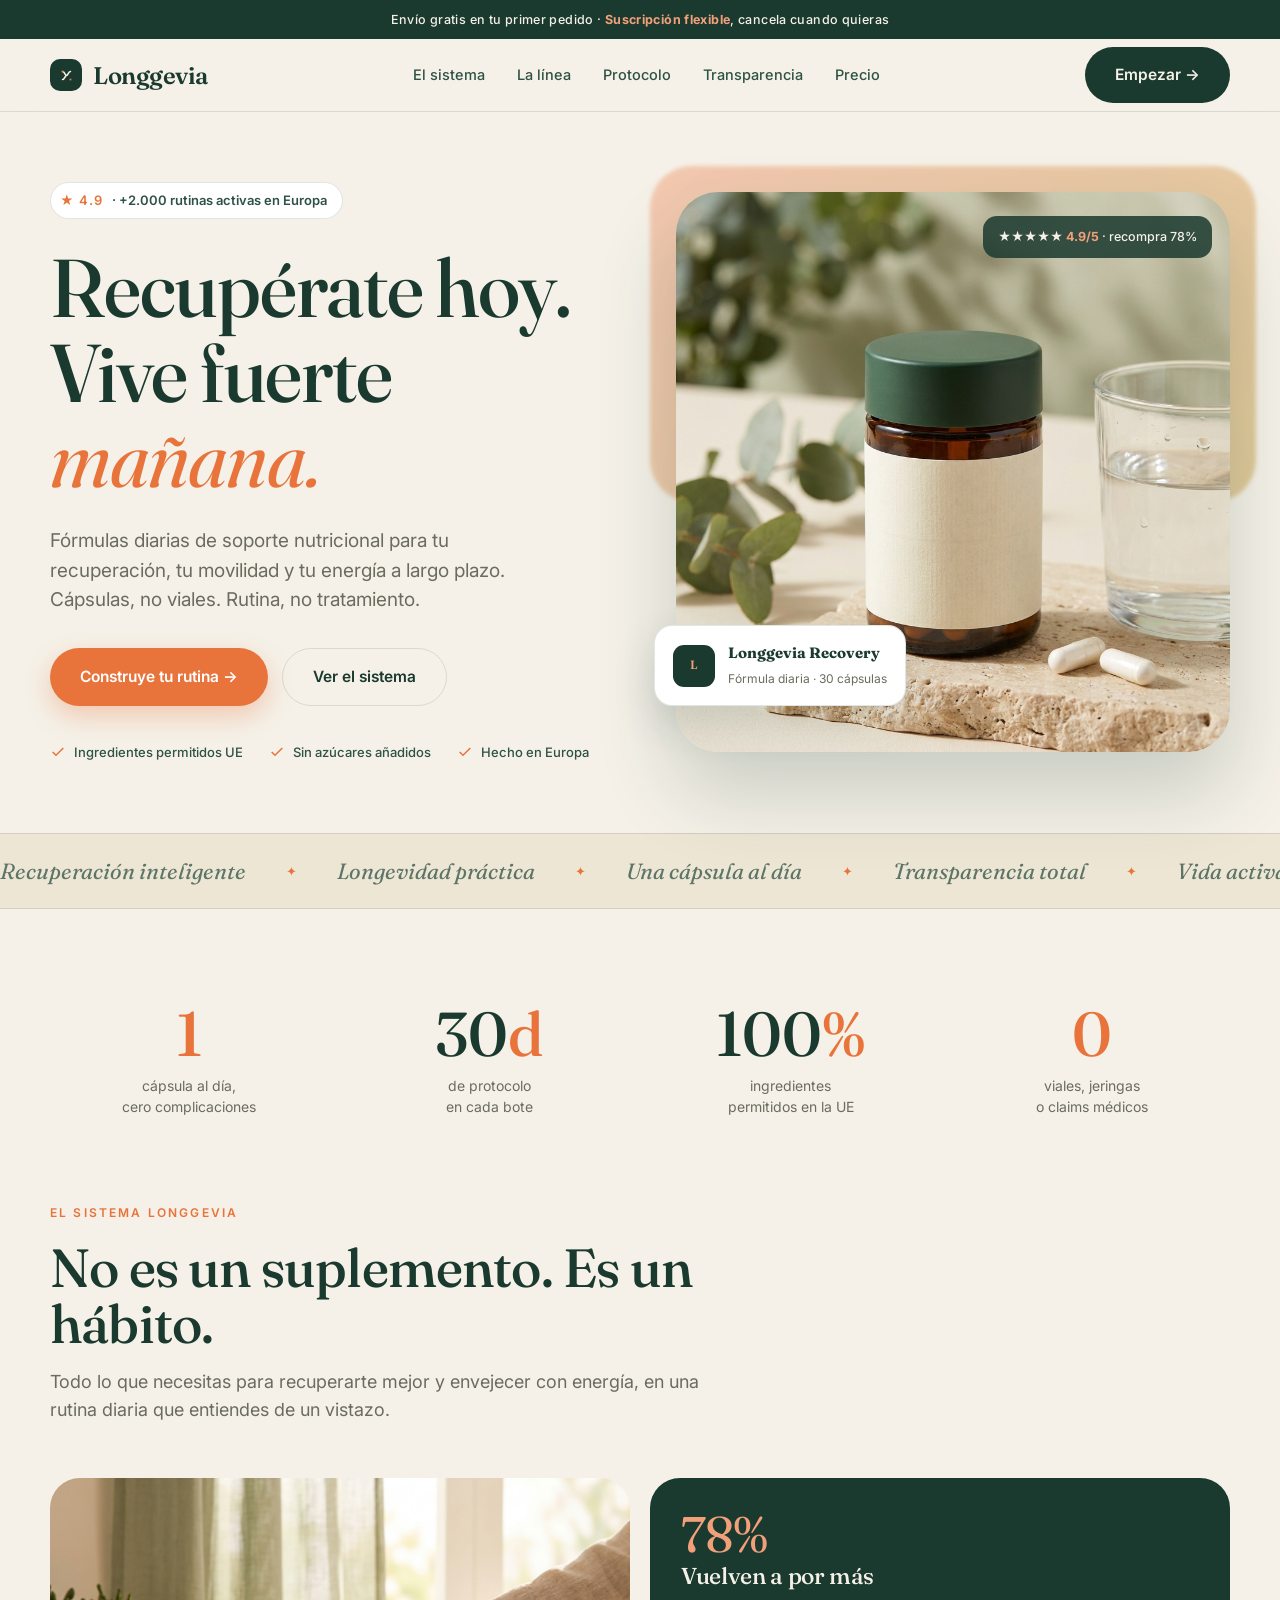
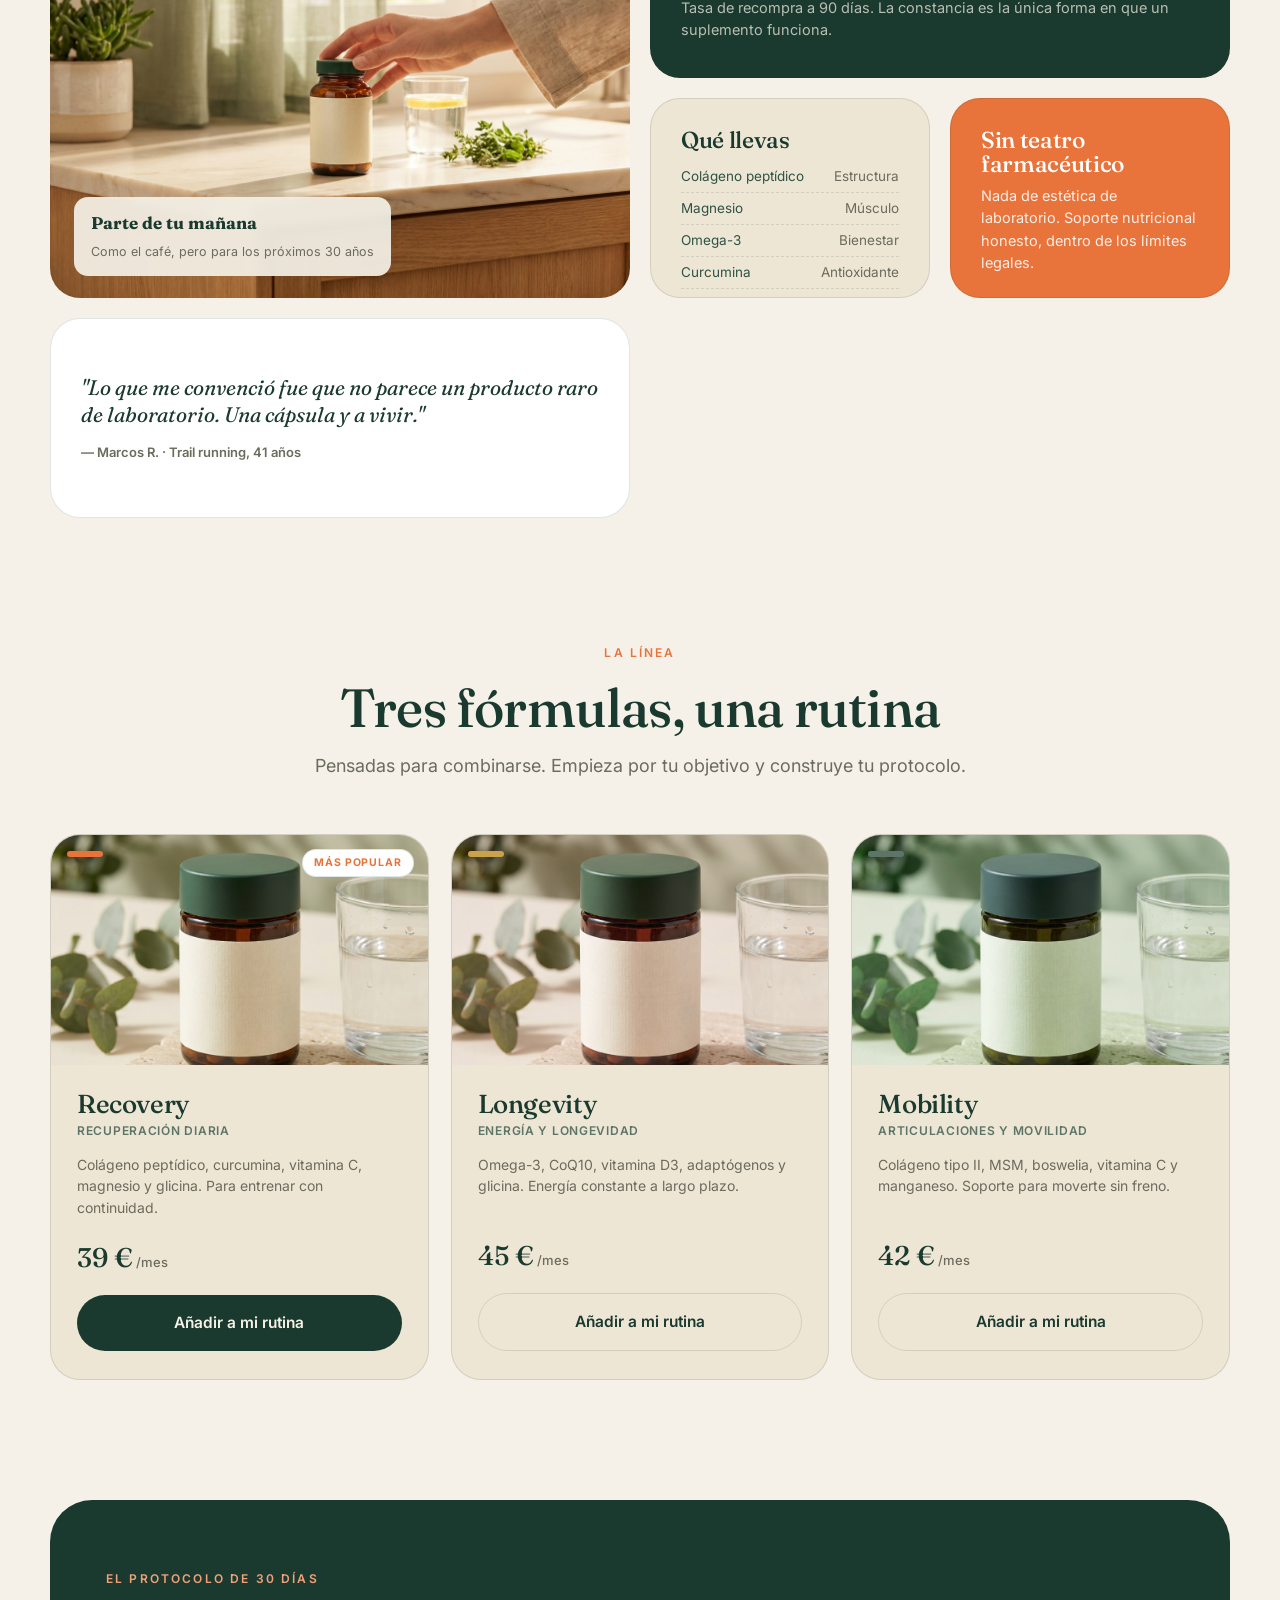
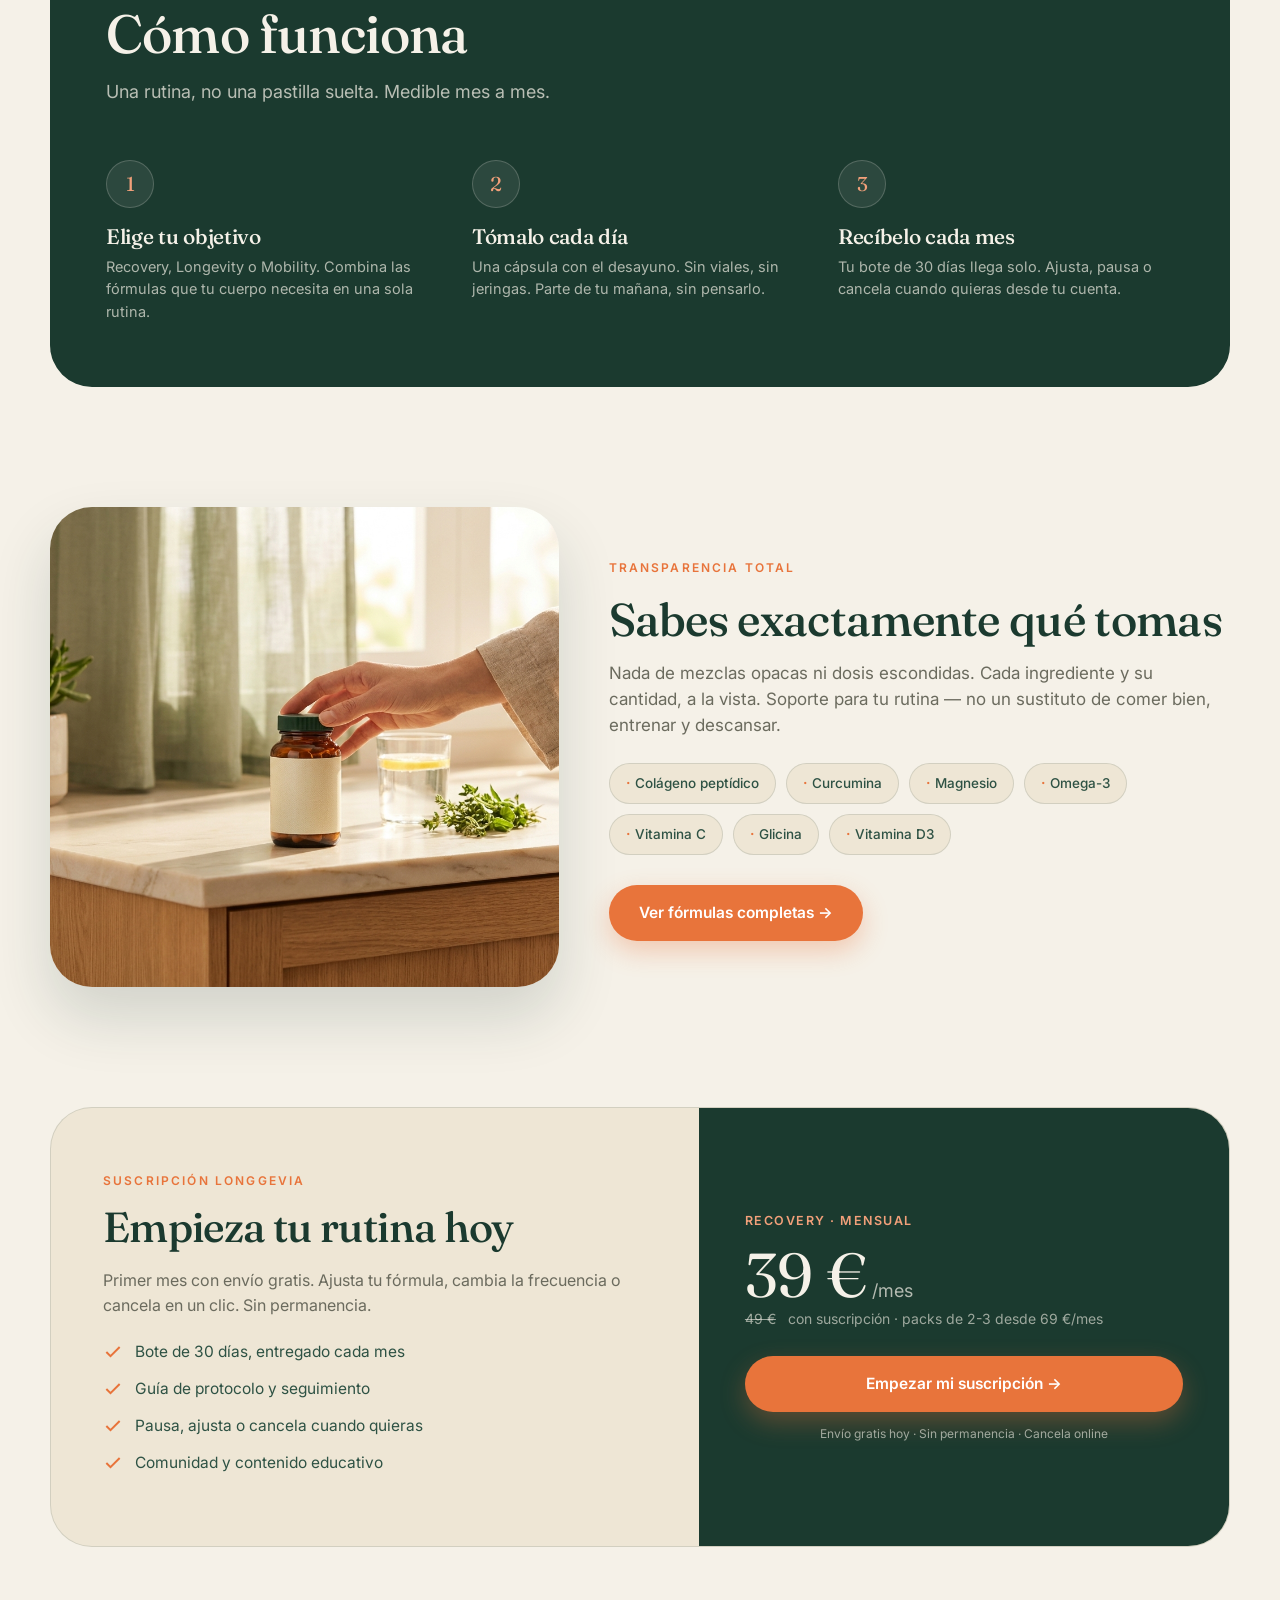
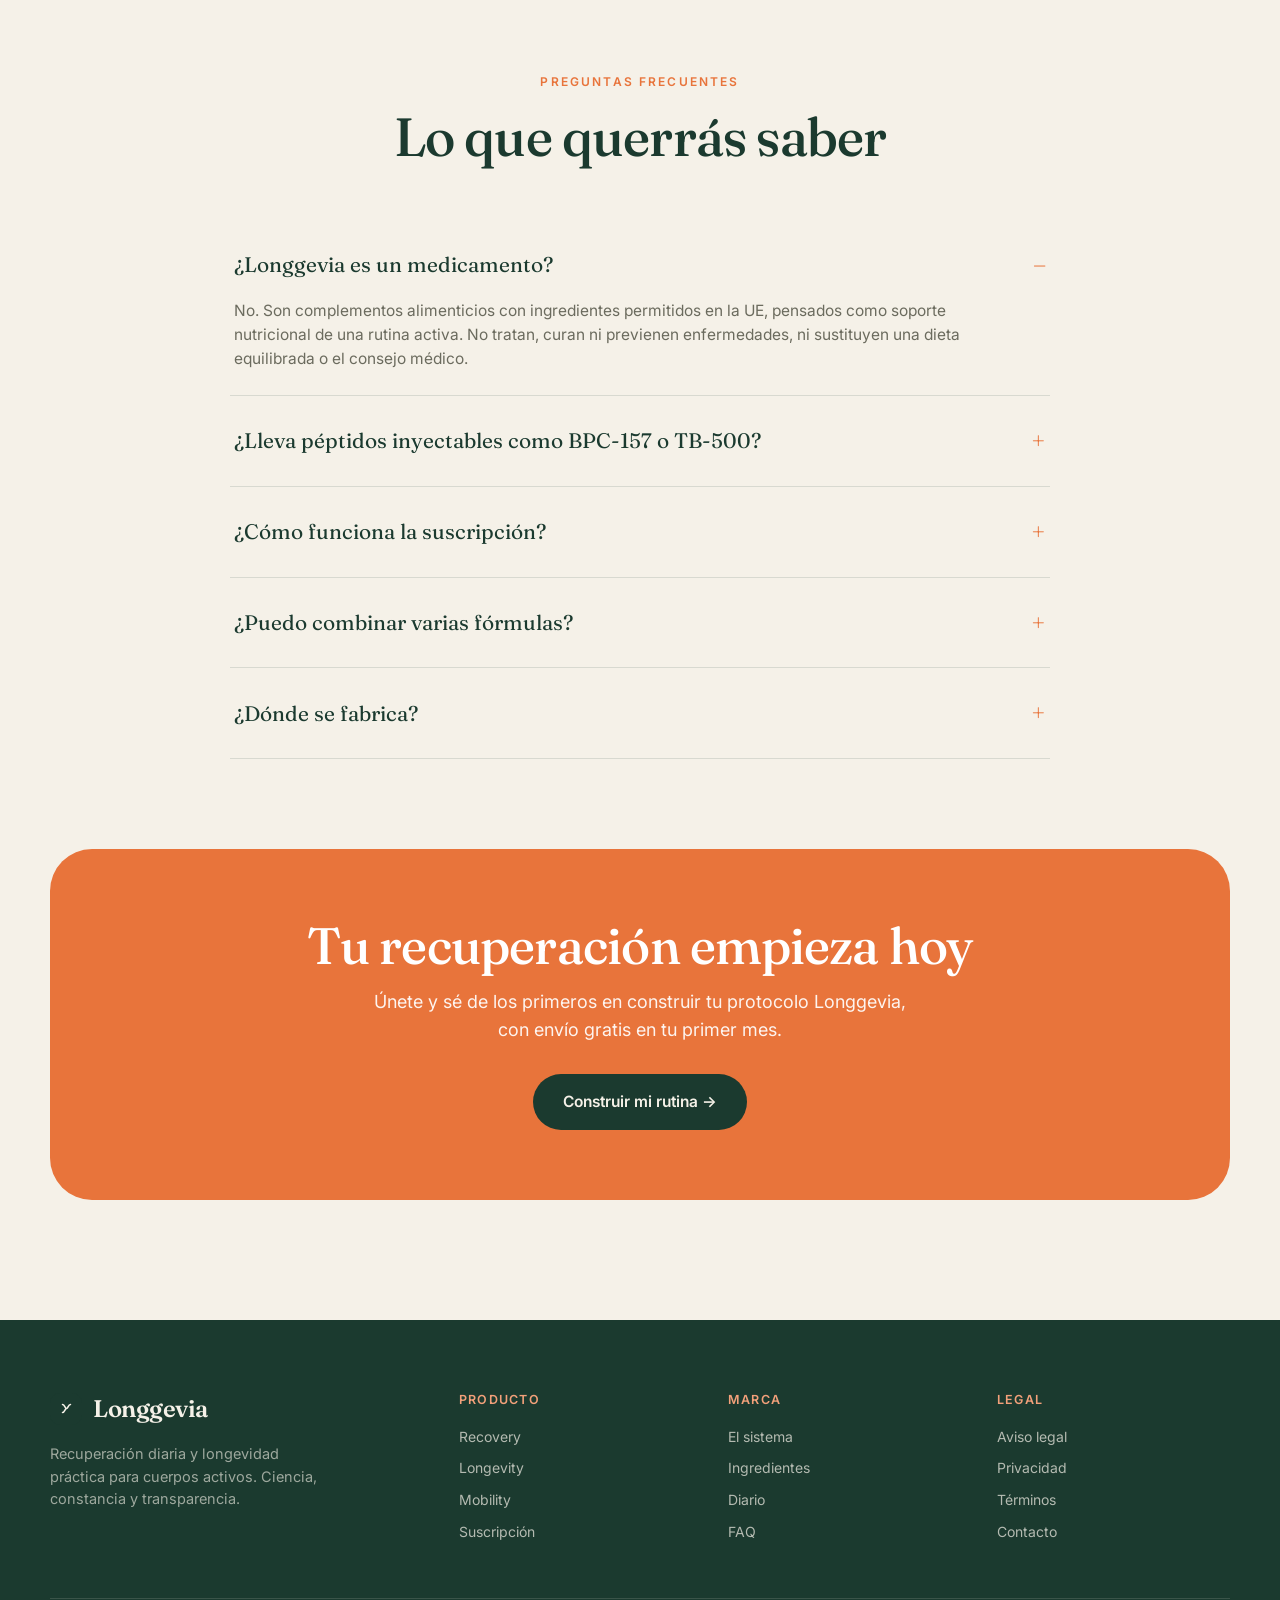
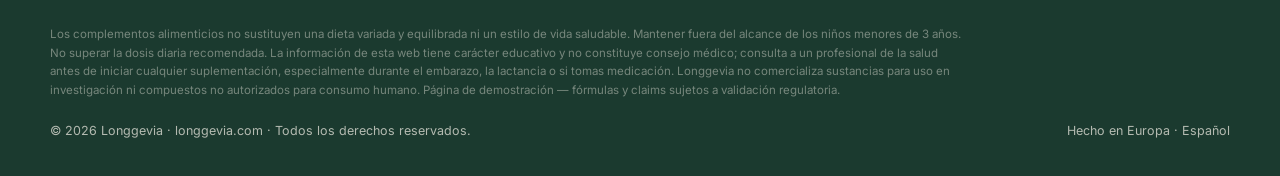
==== index.html @ 2f598451 "Longgevia landing — first public version Modern editorial landing for a recovery/longevity supplemen" ====
<!DOCTYPE html>
<html lang="es">
<head>
<meta charset="UTF-8">
<meta name="viewport" content="width=device-width, initial-scale=1.0">
<title>Longgevia · Recuperación diaria y longevidad</title>
<meta name="description" content="Longgevia — fórmulas diarias de recuperación, movilidad y longevidad. Soporte nutricional para una vida activa, durante muchos años.">
<link rel="preconnect" href="https://fonts.googleapis.com">
<link rel="preconnect" href="https://fonts.gstatic.com" crossorigin>
<link href="https://fonts.googleapis.com/css2?family=Fraunces:opsz,wght@9..144,300;9..144,400;9..144,500;9..144,600;9..144,700&family=Inter:wght@400;500;600;700&display=swap" rel="stylesheet">
<style>
  :root{
    --cream:#F5F1E8; --cream-2:#EEE6D5; --cream-3:#E6DAC2;
    --green:#1B3A2F; --green-2:#2E5244; --green-soft:#5C7567;
    --orange:#E8743B; --orange-soft:#F2A07A; --gold:#C9A24B;
    --ink:#1C1C15; --muted:#6B6B5E; --line:rgba(27,58,47,.13);
    --r:18px; --r-lg:30px; --r-xl:42px; --maxw:1240px;
    --serif:'Fraunces',Georgia,serif; --sans:'Inter',-apple-system,BlinkMacSystemFont,sans-serif;
  }
  *{box-sizing:border-box;margin:0;padding:0}
  html{scroll-behavior:smooth}
  body{font-family:var(--sans);background:var(--cream);color:var(--ink);line-height:1.55;-webkit-font-smoothing:antialiased;font-size:17px;overflow-x:hidden}
  h1,h2,h3{font-family:var(--serif);font-weight:500;line-height:1.04;letter-spacing:-.015em;color:var(--green)}
  a{color:inherit;text-decoration:none}
  img{max-width:100%;display:block}
  .wrap{max-width:var(--maxw);margin:0 auto;padding:0 30px}
  .eyebrow{font-family:var(--sans);font-weight:600;font-size:12px;letter-spacing:.18em;text-transform:uppercase;color:var(--orange)}
  .btn{display:inline-flex;align-items:center;gap:9px;font-weight:600;font-size:15.5px;padding:16px 30px;border-radius:100px;border:none;cursor:pointer;transition:.22s;font-family:var(--sans)}
  .btn-primary{background:var(--green);color:var(--cream)}
  .btn-primary:hover{background:#13271e;transform:translateY(-2px)}
  .btn-accent{background:var(--orange);color:#fff;box-shadow:0 10px 26px rgba(232,116,59,.32)}
  .btn-accent:hover{background:#d9612a;transform:translateY(-2px)}
  .btn-ghost{background:transparent;color:var(--green);border:1.5px solid var(--line)}
  .btn-ghost:hover{border-color:var(--green)}

  /* reveal */
  .reveal{opacity:0;transform:translateY(26px);transition:opacity .7s cubic-bezier(.2,.7,.2,1),transform .7s cubic-bezier(.2,.7,.2,1)}
  .reveal.in{opacity:1;transform:none}

  /* announce + nav */
  .announce{background:var(--green);color:var(--cream);text-align:center;font-size:12.5px;font-weight:500;padding:10px 16px;letter-spacing:.03em}
  .announce b{color:var(--orange-soft)}
  nav{position:sticky;top:0;z-index:60;background:rgba(245,241,232,.78);backdrop-filter:blur(16px);border-bottom:1px solid var(--line)}
  .nav-in{display:flex;align-items:center;justify-content:space-between;height:72px}
  .logo{display:flex;align-items:center;gap:11px;font-family:var(--serif);font-size:24px;font-weight:600;color:var(--green);letter-spacing:-.02em}
  .logo .mark{width:32px;height:32px;border-radius:10px;background:var(--green);display:grid;place-items:center}
  .logo .mark svg{width:19px;height:19px}
  .nav-links{display:flex;gap:32px;font-size:14.5px;font-weight:500;color:var(--green-2)}
  .nav-links a:hover{color:var(--orange)}
  @media(max-width:880px){.nav-links{display:none}}

  /* HERO */
  .hero{position:relative;padding:70px 0 30px}
  .hero-grid{display:grid;grid-template-columns:1.02fr .98fr;gap:50px;align-items:center}
  .pill{display:inline-flex;align-items:center;gap:9px;background:#fff;border:1px solid var(--line);border-radius:100px;padding:7px 15px 7px 9px;font-size:13px;font-weight:600;color:var(--green-2);margin-bottom:26px}
  .pill .st{color:var(--orange);letter-spacing:1px}
  .hero h1{font-size:clamp(44px,6.4vw,82px);font-weight:500;margin-bottom:0}
  .hero h1 em{font-style:italic;font-weight:400;color:var(--orange)}
  .hero .sub{font-size:19px;color:var(--muted);margin:26px 0 34px;max-width:470px}
  .hero-cta{display:flex;gap:14px;flex-wrap:wrap}
  .hero-mini{display:flex;gap:26px;margin-top:36px;flex-wrap:wrap}
  .hero-mini div{font-size:13px;color:var(--green-2);font-weight:500;display:flex;gap:8px;align-items:center}
  .hero-mini svg{width:16px;height:16px;color:var(--orange)}
  .hero-media{position:relative}
  .hero-media .frame{border-radius:var(--r-xl);overflow:hidden;position:relative;z-index:2;box-shadow:0 40px 80px rgba(27,58,47,.20)}
  .hero-media .frame img{width:100%;height:560px;object-fit:cover}
  .hero-media .arch{position:absolute;inset:-26px -26px auto -26px;height:60%;background:linear-gradient(135deg,var(--orange-soft),var(--gold));border-radius:var(--r-xl);z-index:1;opacity:.5;filter:blur(2px)}
  .prod-tag{position:absolute;z-index:3;left:-22px;bottom:46px;background:#fff;border:1px solid var(--line);border-radius:18px;padding:15px 18px;box-shadow:0 18px 40px rgba(27,58,47,.16);display:flex;align-items:center;gap:13px}
  .prod-tag .sw{width:42px;height:42px;border-radius:11px;background:var(--green);display:grid;place-items:center;color:var(--orange-soft);font-family:var(--serif);font-weight:600}
  .prod-tag b{font-size:15px;color:var(--green);display:block;font-family:var(--serif)}
  .prod-tag span{font-size:12px;color:var(--muted)}
  .rate-tag{position:absolute;z-index:3;right:18px;top:24px;background:rgba(27,58,47,.86);backdrop-filter:blur(6px);color:var(--cream);border-radius:14px;padding:11px 15px;font-size:12.5px;font-weight:500}
  .rate-tag b{color:var(--orange-soft)}
  @media(max-width:880px){.hero-grid{grid-template-columns:1fr;gap:34px}.hero-media .frame img{height:420px}.hero-media{order:-1}}

  /* MARQUEE */
  .marq{border-top:1px solid var(--line);border-bottom:1px solid var(--line);padding:20px 0;margin-top:40px;overflow:hidden;background:var(--cream-2)}
  .marq-track{display:flex;gap:40px;white-space:nowrap;width:max-content;animation:scroll 28s linear infinite}
  .marq-track span{font-family:var(--serif);font-style:italic;font-size:22px;color:var(--green-soft);display:flex;align-items:center;gap:40px}
  .marq-track span::after{content:"✦";color:var(--orange);font-style:normal;font-size:13px}
  @keyframes scroll{to{transform:translateX(-50%)}}

  /* STATS */
  .stats{padding:84px 0 40px}
  .stat-grid{display:grid;grid-template-columns:repeat(4,1fr);gap:24px}
  .stat{text-align:center;padding:10px}
  .stat .n{font-family:var(--serif);font-size:clamp(42px,5vw,62px);color:var(--green);font-weight:500;line-height:1}
  .stat .n em{color:var(--orange);font-style:normal}
  .stat p{font-size:14px;color:var(--muted);margin-top:10px}
  @media(max-width:880px){.stat-grid{grid-template-columns:1fr 1fr;gap:34px 20px}}

  /* SECTION */
  section{padding:90px 0}
  .head{max-width:680px;margin-bottom:54px}
  .head.ctr{text-align:center;margin-left:auto;margin-right:auto}
  .head h2{font-size:clamp(32px,4.2vw,54px);margin:16px 0}
  .head p{color:var(--muted);font-size:18px}

  /* BENTO */
  .bento{display:grid;grid-template-columns:repeat(4,1fr);grid-auto-rows:200px;gap:20px}
  .tile{border-radius:var(--r-lg);padding:30px;border:1px solid var(--line);position:relative;overflow:hidden;background:var(--cream-2)}
  .tile h3{font-size:23px;margin-bottom:8px}
  .tile p{font-size:14.5px;color:var(--muted)}
  .t-img{grid-column:span 2;grid-row:span 2;padding:0;border:none}
  .t-img img{width:100%;height:100%;object-fit:cover}
  .t-img .cap{position:absolute;left:24px;bottom:22px;background:rgba(245,241,232,.92);backdrop-filter:blur(4px);border-radius:14px;padding:13px 17px}
  .t-img .cap b{font-family:var(--serif);font-size:17px;color:var(--green);display:block}
  .t-img .cap span{font-size:12.5px;color:var(--muted)}
  .t-green{background:var(--green);color:var(--cream);grid-column:span 2}
  .t-green h3{color:var(--cream)} .t-green p{color:rgba(245,241,232,.72)}
  .t-green .big{font-family:var(--serif);font-size:50px;color:var(--orange-soft);line-height:1;margin-bottom:6px}
  .t-orange{background:var(--orange);color:#fff}
  .t-orange h3{color:#fff} .t-orange p{color:rgba(255,255,255,.88)}
  .t-list ul{list-style:none;margin-top:6px}
  .t-list li{font-size:13.5px;color:var(--green-2);padding:5px 0;border-bottom:1px dashed var(--line);display:flex;justify-content:space-between}
  .t-list li span{color:var(--muted)}
  .t-quote{grid-column:span 2;display:flex;flex-direction:column;justify-content:center;background:#fff}
  .t-quote p{font-family:var(--serif);font-size:21px;color:var(--green);font-style:italic;line-height:1.3;margin-bottom:14px}
  .t-quote .who{font-size:13px;color:var(--muted);font-weight:600}
  @media(max-width:880px){.bento{grid-template-columns:1fr 1fr;grid-auto-rows:180px}.t-img,.t-green,.t-quote{grid-column:span 2}}

  /* LINE */
  .line{display:grid;grid-template-columns:repeat(3,1fr);gap:22px}
  .pcard{background:var(--cream-2);border:1px solid var(--line);border-radius:var(--r-lg);overflow:hidden;transition:.25s;display:flex;flex-direction:column}
  .pcard:hover{transform:translateY(-7px);box-shadow:0 30px 56px rgba(27,58,47,.13)}
  .pcard .ph{height:230px;position:relative;overflow:hidden;background:var(--cream-3)}
  .pcard .ph img{width:100%;height:100%;object-fit:cover;transition:.5s}
  .pcard:hover .ph img{transform:scale(1.05)}
  .pcard .ph .acc{position:absolute;top:16px;left:16px;width:36px;height:6px;border-radius:4px}
  .pcard .ph .badge{position:absolute;top:14px;right:14px;background:#fff;border:1px solid var(--line);font-size:10.5px;font-weight:700;letter-spacing:.08em;text-transform:uppercase;color:var(--orange);padding:5px 11px;border-radius:100px}
  .pcard .bd{padding:26px 26px 28px;flex:1;display:flex;flex-direction:column}
  .pcard h3{font-size:26px;margin-bottom:4px}
  .pcard .role{font-size:12px;font-weight:600;letter-spacing:.06em;text-transform:uppercase;color:var(--green-soft);margin-bottom:13px}
  .pcard .ings{font-size:14px;color:var(--muted);flex:1;margin-bottom:18px}
  .pcard .pr{display:flex;align-items:baseline;justify-content:space-between;margin-bottom:16px}
  .pcard .pr b{font-family:var(--serif);font-size:27px;color:var(--green);font-weight:500}
  .pcard .pr b small{font-size:13px;color:var(--muted);font-family:var(--sans)}
  @media(max-width:880px){.line{grid-template-columns:1fr}}

  /* PROTOCOL timeline */
  .proto{background:var(--green);border-radius:var(--r-xl);padding:64px 56px;color:var(--cream)}
  .proto .head h2{color:var(--cream)} .proto .head .eyebrow{color:var(--orange-soft)} .proto .head p{color:rgba(245,241,232,.72)}
  .tl{display:grid;grid-template-columns:repeat(3,1fr);gap:30px;margin-top:46px;position:relative}
  .tl-step{position:relative}
  .tl-step .num{width:48px;height:48px;border-radius:50%;background:rgba(245,241,232,.08);border:1px solid rgba(245,241,232,.2);display:grid;place-items:center;font-family:var(--serif);font-size:20px;color:var(--orange-soft);margin-bottom:18px}
  .tl-step h3{color:var(--cream);font-size:21px;margin-bottom:8px}
  .tl-step p{color:rgba(245,241,232,.68);font-size:14.5px}
  @media(max-width:880px){.proto{padding:42px 28px}.tl{grid-template-columns:1fr;gap:28px}}

  /* SCIENCE split */
  .split{display:grid;grid-template-columns:.9fr 1.1fr;gap:50px;align-items:center}
  .split .pic{border-radius:var(--r-xl);overflow:hidden;box-shadow:0 30px 60px rgba(27,58,47,.16)}
  .split .pic img{width:100%;height:480px;object-fit:cover}
  .chips{display:flex;flex-wrap:wrap;gap:10px;margin-top:24px}
  .chip{background:var(--cream-2);border:1px solid var(--line);border-radius:100px;padding:9px 16px;font-size:13.5px;font-weight:500;color:var(--green-2)}
  .chip b{color:var(--orange)}
  @media(max-width:880px){.split{grid-template-columns:1fr;gap:30px}.split .pic img{height:360px}}

  /* PRICING */
  .price-card{background:var(--cream-2);border:1px solid var(--line);border-radius:var(--r-xl);overflow:hidden;display:grid;grid-template-columns:1.1fr .9fr}
  .pc-l{padding:58px 52px}
  .pc-l h2{font-size:clamp(30px,3.4vw,42px);margin:14px 0 18px}
  .pc-l ul{list-style:none;margin-top:22px}
  .pc-l li{display:flex;gap:12px;align-items:flex-start;margin-bottom:13px;font-size:15.5px;color:var(--green-2)}
  .pc-l li svg{width:20px;height:20px;color:var(--orange);flex-shrink:0;margin-top:2px}
  .pc-r{background:var(--green);color:var(--cream);padding:58px 46px;display:flex;flex-direction:column;justify-content:center}
  .pc-r .plan{font-size:12.5px;letter-spacing:.12em;text-transform:uppercase;color:var(--orange-soft);font-weight:600}
  .pc-r .amt{font-family:var(--serif);font-size:62px;line-height:1;margin:14px 0 2px}
  .pc-r .amt small{font-size:18px;color:rgba(245,241,232,.7);font-family:var(--sans)}
  .pc-r .strike{font-size:14px;color:rgba(245,241,232,.6);margin-bottom:26px}
  .pc-r .strike s{margin-right:8px}
  .pc-r .btn-accent{width:100%;justify-content:center}
  .pc-r .re{font-size:12px;color:rgba(245,241,232,.6);text-align:center;margin-top:13px}
  @media(max-width:880px){.price-card{grid-template-columns:1fr}.pc-l{padding:40px 28px}}

  /* FAQ */
  .faq{max-width:820px;margin:0 auto}
  details{border-bottom:1px solid var(--line);padding:24px 4px}
  summary{font-family:var(--serif);font-size:21px;color:var(--green);cursor:pointer;list-style:none;display:flex;justify-content:space-between;gap:20px;align-items:center}
  summary::-webkit-details-marker{display:none}
  summary::after{content:"+";font-size:27px;color:var(--orange);font-weight:300}
  details[open] summary::after{content:"–"}
  details p{color:var(--muted);font-size:15.5px;margin-top:14px;max-width:92%}

  /* CTA */
  .cta{background:var(--orange);border-radius:var(--r-xl);padding:70px 50px;text-align:center;color:#fff;position:relative;overflow:hidden}
  .cta h2{color:#fff;font-size:clamp(30px,4vw,52px)}
  .cta p{color:rgba(255,255,255,.92);font-size:18px;margin:16px auto 30px;max-width:540px}
  .cta .btn{background:var(--green);color:var(--cream)} .cta .btn:hover{background:#13271e}

  /* FOOTER */
  footer{background:var(--green);color:rgba(245,241,232,.7);padding:70px 0 36px;margin-top:30px}
  .fg{display:grid;grid-template-columns:1.6fr 1fr 1fr 1fr;gap:36px;padding-bottom:46px;border-bottom:1px solid rgba(245,241,232,.14)}
  footer .logo{color:var(--cream)}
  footer h4{font-family:var(--sans);font-size:12.5px;letter-spacing:.1em;text-transform:uppercase;color:var(--orange-soft);margin-bottom:16px;font-weight:600}
  footer ul{list-style:none} footer li{margin-bottom:10px;font-size:14px} footer a:hover{color:var(--cream)}
  footer .tag{font-size:14.5px;margin-top:16px;max-width:280px;color:rgba(245,241,232,.6)}
  .disc{font-size:11.5px;color:rgba(245,241,232,.42);line-height:1.6;padding-top:26px;max-width:920px}
  .fb{display:flex;justify-content:space-between;padding-top:22px;font-size:12.5px;flex-wrap:wrap;gap:12px}
  @media(max-width:880px){.fg{grid-template-columns:1fr 1fr}}
</style>
</head>
<body>

<div class="announce">Envío gratis en tu primer pedido · <b>Suscripción flexible</b>, cancela cuando quieras</div>

<nav>
  <div class="wrap nav-in">
    <a class="logo" href="#">
      <span class="mark"><svg viewBox="0 0 24 24" fill="none" stroke="#F5F1E8" stroke-width="2" stroke-linecap="round"><path d="M7 7c3 0 3 5 5 5s2-5 5-5"/><path d="M7 17c3 0 3-5 5-5"/><circle cx="7" cy="7" r="1.3" fill="#E8743B" stroke="none"/><circle cx="17" cy="17" r="1.3" fill="#E8743B" stroke="none"/></svg></span>
      Longgevia
    </a>
    <div class="nav-links">
      <a href="#sistema">El sistema</a>
      <a href="#linea">La línea</a>
      <a href="#protocolo">Protocolo</a>
      <a href="#ciencia">Transparencia</a>
      <a href="#precio">Precio</a>
    </div>
    <a href="#precio" class="btn btn-primary">Empezar →</a>
  </div>
</nav>

<!-- HERO -->
<header class="hero">
  <div class="wrap hero-grid">
    <div class="reveal">
      <span class="pill"><span class="st">★ 4.9</span> · +2.000 rutinas activas en Europa</span>
      <h1>Recupérate hoy.<br>Vive fuerte <em>mañana.</em></h1>
      <p class="sub">Fórmulas diarias de soporte nutricional para tu recuperación, tu movilidad y tu energía a largo plazo. Cápsulas, no viales. Rutina, no tratamiento.</p>
      <div class="hero-cta">
        <a href="#precio" class="btn btn-accent">Construye tu rutina →</a>
        <a href="#sistema" class="btn btn-ghost">Ver el sistema</a>
      </div>
      <div class="hero-mini">
        <div><svg viewBox="0 0 24 24" fill="none" stroke="currentColor" stroke-width="2.2"><path d="M20 6 9 17l-5-5"/></svg> Ingredientes permitidos UE</div>
        <div><svg viewBox="0 0 24 24" fill="none" stroke="currentColor" stroke-width="2.2"><path d="M20 6 9 17l-5-5"/></svg> Sin azúcares añadidos</div>
        <div><svg viewBox="0 0 24 24" fill="none" stroke="currentColor" stroke-width="2.2"><path d="M20 6 9 17l-5-5"/></svg> Hecho en Europa</div>
      </div>
    </div>
    <div class="hero-media reveal">
      <div class="arch"></div>
      <div class="frame"><img src="assets/still_1.png" alt="Longgevia Recovery — bote ámbar premium"></div>
      <div class="rate-tag">★★★★★ <b>4.9/5</b> · recompra 78%</div>
      <div class="prod-tag">
        <span class="sw">L</span>
        <div><b>Longgevia Recovery</b><span>Fórmula diaria · 30 cápsulas</span></div>
      </div>
    </div>
  </div>
</header>

<!-- MARQUEE -->
<div class="marq">
  <div class="marq-track">
    <span>Recuperación inteligente</span><span>Longevidad práctica</span><span>Una cápsula al día</span><span>Transparencia total</span><span>Vida activa</span><span>Hecho en Europa</span>
    <span>Recuperación inteligente</span><span>Longevidad práctica</span><span>Una cápsula al día</span><span>Transparencia total</span><span>Vida activa</span><span>Hecho en Europa</span>
  </div>
</div>

<!-- STATS -->
<section class="stats">
  <div class="wrap stat-grid">
    <div class="stat reveal"><div class="n"><em>1</em></div><p>cápsula al día,<br>cero complicaciones</p></div>
    <div class="stat reveal"><div class="n">30<em>d</em></div><p>de protocolo<br>en cada bote</p></div>
    <div class="stat reveal"><div class="n">100<em>%</em></div><p>ingredientes<br>permitidos en la UE</p></div>
    <div class="stat reveal"><div class="n"><em>0</em></div><p>viales, jeringas<br>o claims médicos</p></div>
  </div>
</section>

<!-- BENTO / SISTEMA -->
<section id="sistema" style="padding-top:30px">
  <div class="wrap">
    <div class="head reveal">
      <span class="eyebrow">El sistema Longgevia</span>
      <h2>No es un suplemento. Es un hábito.</h2>
      <p>Todo lo que necesitas para recuperarte mejor y envejecer con energía, en una rutina diaria que entiendes de un vistazo.</p>
    </div>
    <div class="bento">
      <div class="tile t-img reveal">
        <img src="assets/life_1.png" alt="Rutina diaria Longgevia en casa">
        <div class="cap"><b>Parte de tu mañana</b><span>Como el café, pero para los próximos 30 años</span></div>
      </div>
      <div class="tile t-green reveal">
        <div class="big">78%</div>
        <h3>Vuelven a por más</h3>
        <p>Tasa de recompra a 90 días. La constancia es la única forma en que un suplemento funciona.</p>
      </div>
      <div class="tile t-list reveal">
        <h3>Qué llevas</h3>
        <ul>
          <li>Colágeno peptídico <span>Estructura</span></li>
          <li>Magnesio <span>Músculo</span></li>
          <li>Omega-3 <span>Bienestar</span></li>
          <li>Curcumina <span>Antioxidante</span></li>
        </ul>
      </div>
      <div class="tile t-orange reveal">
        <h3>Sin teatro farmacéutico</h3>
        <p>Nada de estética de laboratorio. Soporte nutricional honesto, dentro de los límites legales.</p>
      </div>
      <div class="tile t-quote reveal">
        <p>"Lo que me convenció fue que no parece un producto raro de laboratorio. Una cápsula y a vivir."</p>
        <div class="who">— Marcos R. · Trail running, 41 años</div>
      </div>
    </div>
  </div>
</section>

<!-- LINE -->
<section id="linea" style="padding-top:30px">
  <div class="wrap">
    <div class="head ctr reveal">
      <span class="eyebrow">La línea</span>
      <h2>Tres fórmulas, una rutina</h2>
      <p>Pensadas para combinarse. Empieza por tu objetivo y construye tu protocolo.</p>
    </div>
    <div class="line">
      <div class="pcard reveal">
        <div class="ph"><img src="assets/still_1.png" alt="Recovery"><span class="acc" style="background:var(--orange)"></span><span class="badge">Más popular</span></div>
        <div class="bd">
          <h3>Recovery</h3><div class="role">Recuperación diaria</div>
          <p class="ings">Colágeno peptídico, curcumina, vitamina C, magnesio y glicina. Para entrenar con continuidad.</p>
          <div class="pr"><b>39 €<small> /mes</small></b></div>
          <a href="#precio" class="btn btn-primary" style="justify-content:center">Añadir a mi rutina</a>
        </div>
      </div>
      <div class="pcard reveal">
        <div class="ph"><img src="assets/still_1.png" alt="Longevity" style="filter:hue-rotate(-12deg) saturate(.9)"><span class="acc" style="background:var(--gold)"></span></div>
        <div class="bd">
          <h3>Longevity</h3><div class="role">Energía y longevidad</div>
          <p class="ings">Omega-3, CoQ10, vitamina D3, adaptógenos y glicina. Energía constante a largo plazo.</p>
          <div class="pr"><b>45 €<small> /mes</small></b></div>
          <a href="#precio" class="btn btn-ghost" style="justify-content:center">Añadir a mi rutina</a>
        </div>
      </div>
      <div class="pcard reveal">
        <div class="ph"><img src="assets/still_1.png" alt="Mobility" style="filter:hue-rotate(40deg) saturate(.85)"><span class="acc" style="background:var(--green-soft)"></span></div>
        <div class="bd">
          <h3>Mobility</h3><div class="role">Articulaciones y movilidad</div>
          <p class="ings">Colágeno tipo II, MSM, boswelia, vitamina C y manganeso. Soporte para moverte sin freno.</p>
          <div class="pr"><b>42 €<small> /mes</small></b></div>
          <a href="#precio" class="btn btn-ghost" style="justify-content:center">Añadir a mi rutina</a>
        </div>
      </div>
    </div>
  </div>
</section>

<!-- PROTOCOL -->
<section id="protocolo" style="padding-top:30px">
  <div class="wrap">
    <div class="proto reveal">
      <div class="head">
        <span class="eyebrow">El protocolo de 30 días</span>
        <h2>Cómo funciona</h2>
        <p>Una rutina, no una pastilla suelta. Medible mes a mes.</p>
      </div>
      <div class="tl">
        <div class="tl-step"><div class="num">1</div><h3>Elige tu objetivo</h3><p>Recovery, Longevity o Mobility. Combina las fórmulas que tu cuerpo necesita en una sola rutina.</p></div>
        <div class="tl-step"><div class="num">2</div><h3>Tómalo cada día</h3><p>Una cápsula con el desayuno. Sin viales, sin jeringas. Parte de tu mañana, sin pensarlo.</p></div>
        <div class="tl-step"><div class="num">3</div><h3>Recíbelo cada mes</h3><p>Tu bote de 30 días llega solo. Ajusta, pausa o cancela cuando quieras desde tu cuenta.</p></div>
      </div>
    </div>
  </div>
</section>

<!-- SCIENCE / TRANSPARENCIA -->
<section id="ciencia" style="padding-top:30px">
  <div class="wrap split">
    <div class="pic reveal"><img src="assets/life_1.png" alt="Transparencia de ingredientes"></div>
    <div class="reveal">
      <span class="eyebrow">Transparencia total</span>
      <h2 style="font-size:clamp(30px,3.6vw,46px);margin:16px 0">Sabes exactamente qué tomas</h2>
      <p style="color:var(--muted);font-size:17px">Nada de mezclas opacas ni dosis escondidas. Cada ingrediente y su cantidad, a la vista. Soporte para tu rutina — no un sustituto de comer bien, entrenar y descansar.</p>
      <div class="chips">
        <span class="chip"><b>·</b> Colágeno peptídico</span>
        <span class="chip"><b>·</b> Curcumina</span>
        <span class="chip"><b>·</b> Magnesio</span>
        <span class="chip"><b>·</b> Omega-3</span>
        <span class="chip"><b>·</b> Vitamina C</span>
        <span class="chip"><b>·</b> Glicina</span>
        <span class="chip"><b>·</b> Vitamina D3</span>
      </div>
      <a href="#linea" class="btn btn-accent" style="margin-top:30px">Ver fórmulas completas →</a>
    </div>
  </div>
</section>

<!-- PRICING -->
<section id="precio" style="padding-top:30px">
  <div class="wrap">
    <div class="price-card reveal">
      <div class="pc-l">
        <span class="eyebrow">Suscripción Longgevia</span>
        <h2>Empieza tu rutina hoy</h2>
        <p style="color:var(--muted);font-size:16px">Primer mes con envío gratis. Ajusta tu fórmula, cambia la frecuencia o cancela en un clic. Sin permanencia.</p>
        <ul>
          <li><svg viewBox="0 0 24 24" fill="none" stroke="currentColor" stroke-width="2.4"><path d="M20 6 9 17l-5-5"/></svg> Bote de 30 días, entregado cada mes</li>
          <li><svg viewBox="0 0 24 24" fill="none" stroke="currentColor" stroke-width="2.4"><path d="M20 6 9 17l-5-5"/></svg> Guía de protocolo y seguimiento</li>
          <li><svg viewBox="0 0 24 24" fill="none" stroke="currentColor" stroke-width="2.4"><path d="M20 6 9 17l-5-5"/></svg> Pausa, ajusta o cancela cuando quieras</li>
          <li><svg viewBox="0 0 24 24" fill="none" stroke="currentColor" stroke-width="2.4"><path d="M20 6 9 17l-5-5"/></svg> Comunidad y contenido educativo</li>
        </ul>
      </div>
      <div class="pc-r">
        <span class="plan">Recovery · mensual</span>
        <div class="amt">39 €<small> /mes</small></div>
        <p class="strike"><s>49 €</s> con suscripción · packs de 2-3 desde 69 €/mes</p>
        <a href="#" class="btn btn-accent">Empezar mi suscripción →</a>
        <p class="re">Envío gratis hoy · Sin permanencia · Cancela online</p>
      </div>
    </div>
  </div>
</section>

<!-- FAQ -->
<section style="padding-top:30px">
  <div class="wrap">
    <div class="head ctr reveal">
      <span class="eyebrow">Preguntas frecuentes</span>
      <h2>Lo que querrás saber</h2>
    </div>
    <div class="faq reveal">
      <details open><summary>¿Longgevia es un medicamento?</summary><p>No. Son complementos alimenticios con ingredientes permitidos en la UE, pensados como soporte nutricional de una rutina activa. No tratan, curan ni previenen enfermedades, ni sustituyen una dieta equilibrada o el consejo médico.</p></details>
      <details><summary>¿Lleva péptidos inyectables como BPC-157 o TB-500?</summary><p>No. La inspiración es el mundo de la recuperación, pero las fórmulas se construyen con ingredientes legales y defendibles: colágeno peptídico, vitaminas, minerales, omega-3 y adaptógenos permitidos. Sin viales ni jeringas.</p></details>
      <details><summary>¿Cómo funciona la suscripción?</summary><p>Eliges fórmula o pack, recibes tu bote de 30 días cada mes y puedes pausar, ajustar la frecuencia o cancelar cuando quieras desde tu cuenta. Sin permanencia.</p></details>
      <details><summary>¿Puedo combinar varias fórmulas?</summary><p>Sí, están pensadas para combinarse. Muchos empiezan por Recovery y añaden Longevity o Mobility. Los packs de 2-3 fórmulas tienen precio reducido.</p></details>
      <details><summary>¿Dónde se fabrica?</summary><p>En instalaciones europeas que cumplen los estándares de fabricación de complementos alimenticios, con control de calidad y trazabilidad de ingredientes.</p></details>
    </div>
  </div>
</section>

<!-- CTA -->
<section style="padding-top:0">
  <div class="wrap">
    <div class="cta reveal">
      <h2>Tu recuperación empieza hoy</h2>
      <p>Únete y sé de los primeros en construir tu protocolo Longgevia, con envío gratis en tu primer mes.</p>
      <a href="#precio" class="btn">Construir mi rutina →</a>
    </div>
  </div>
</section>

<!-- FOOTER -->
<footer>
  <div class="wrap">
    <div class="fg">
      <div>
        <div class="logo"><span class="mark"><svg viewBox="0 0 24 24" fill="none" stroke="#F5F1E8" stroke-width="2" stroke-linecap="round"><path d="M7 7c3 0 3 5 5 5s2-5 5-5"/><path d="M7 17c3 0 3-5 5-5"/></svg></span> Longgevia</div>
        <p class="tag">Recuperación diaria y longevidad práctica para cuerpos activos. Ciencia, constancia y transparencia.</p>
      </div>
      <div><h4>Producto</h4><ul><li><a href="#linea">Recovery</a></li><li><a href="#linea">Longevity</a></li><li><a href="#linea">Mobility</a></li><li><a href="#precio">Suscripción</a></li></ul></div>
      <div><h4>Marca</h4><ul><li><a href="#sistema">El sistema</a></li><li><a href="#ciencia">Ingredientes</a></li><li><a href="#">Diario</a></li><li><a href="#">FAQ</a></li></ul></div>
      <div><h4>Legal</h4><ul><li><a href="#">Aviso legal</a></li><li><a href="#">Privacidad</a></li><li><a href="#">Términos</a></li><li><a href="#">Contacto</a></li></ul></div>
    </div>
    <p class="disc">Los complementos alimenticios no sustituyen una dieta variada y equilibrada ni un estilo de vida saludable. Mantener fuera del alcance de los niños menores de 3 años. No superar la dosis diaria recomendada. La información de esta web tiene carácter educativo y no constituye consejo médico; consulta a un profesional de la salud antes de iniciar cualquier suplementación, especialmente durante el embarazo, la lactancia o si tomas medicación. Longgevia no comercializa sustancias para uso en investigación ni compuestos no autorizados para consumo humano. Página de demostración — fórmulas y claims sujetos a validación regulatoria.</p>
    <div class="fb">
      <span>© 2026 Longgevia · longgevia.com · Todos los derechos reservados.</span>
      <span>Hecho en Europa · Español</span>
    </div>
  </div>
</footer>

<script>
  const io=new IntersectionObserver((es)=>{es.forEach(e=>{if(e.isIntersecting){e.target.classList.add('in');io.unobserve(e.target)}})},{threshold:.12});
  document.querySelectorAll('.reveal').forEach(el=>io.observe(el));
</script>
</body>
</html>
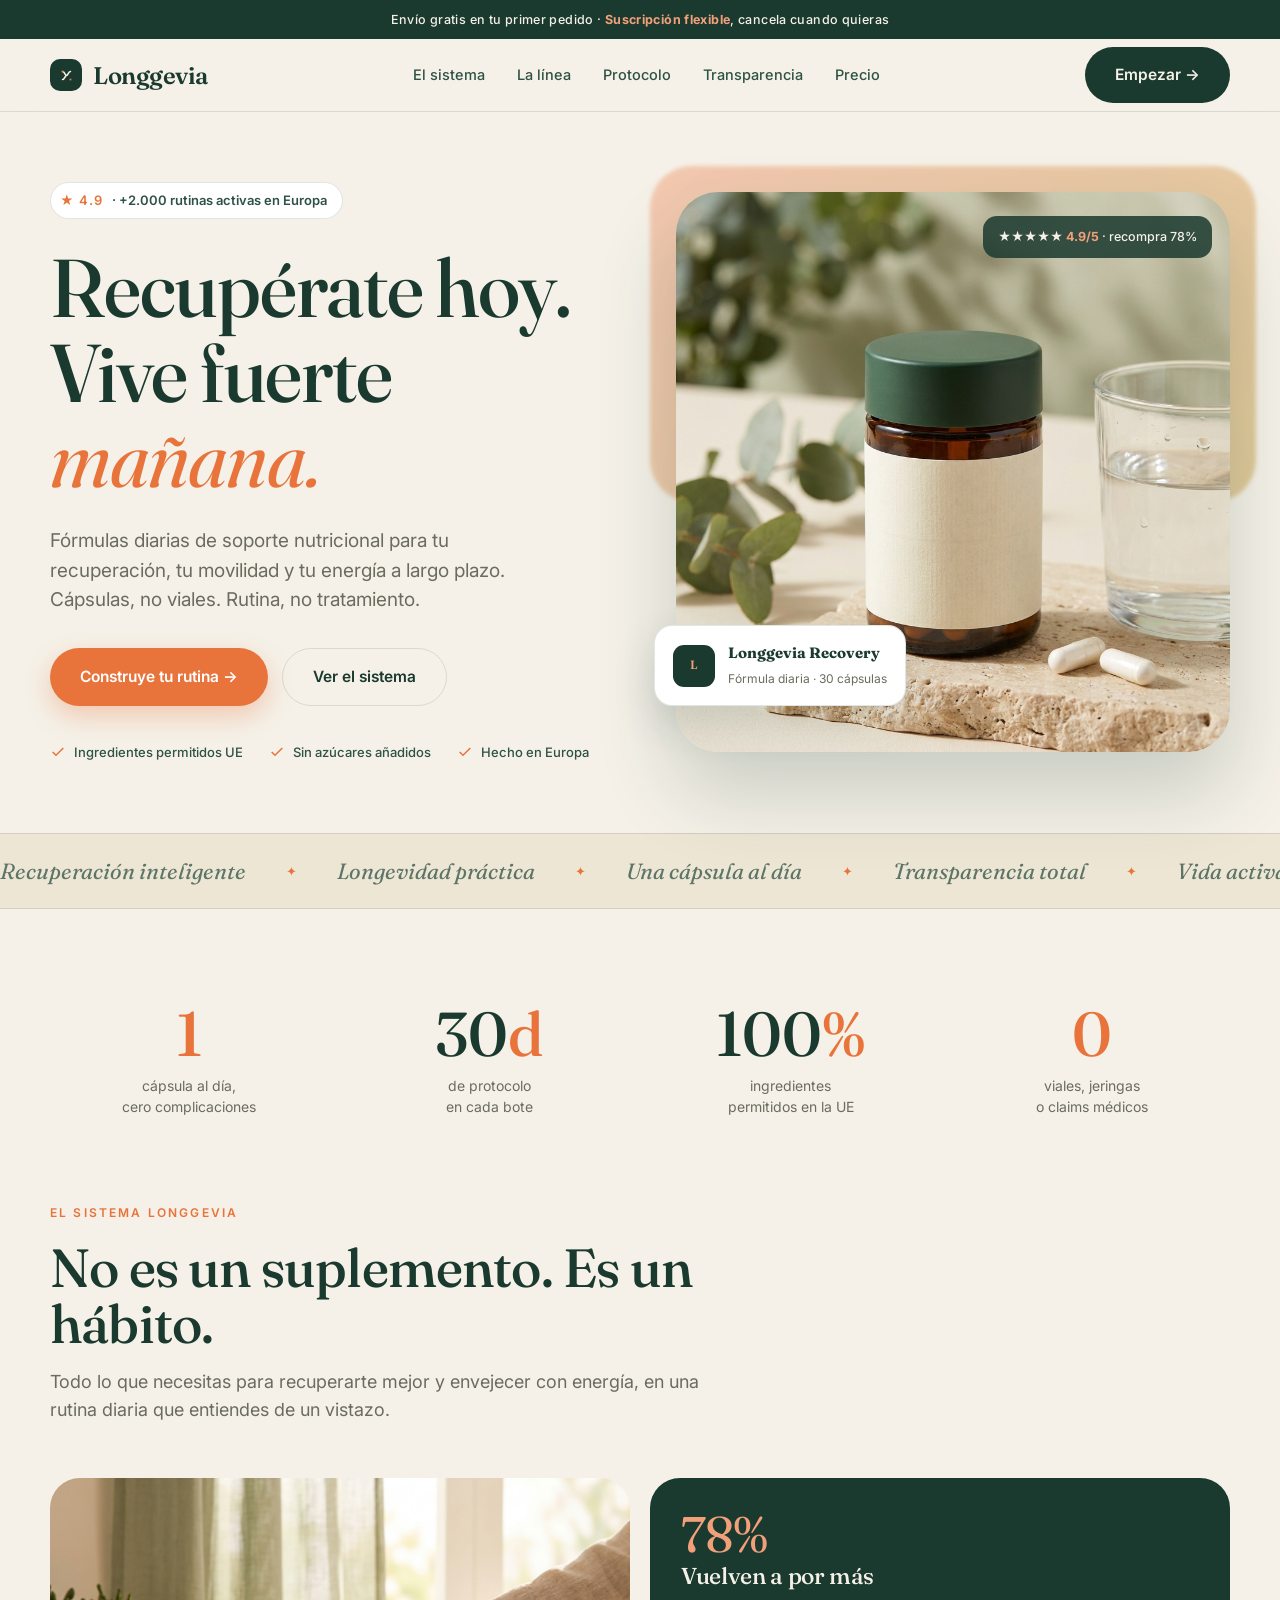
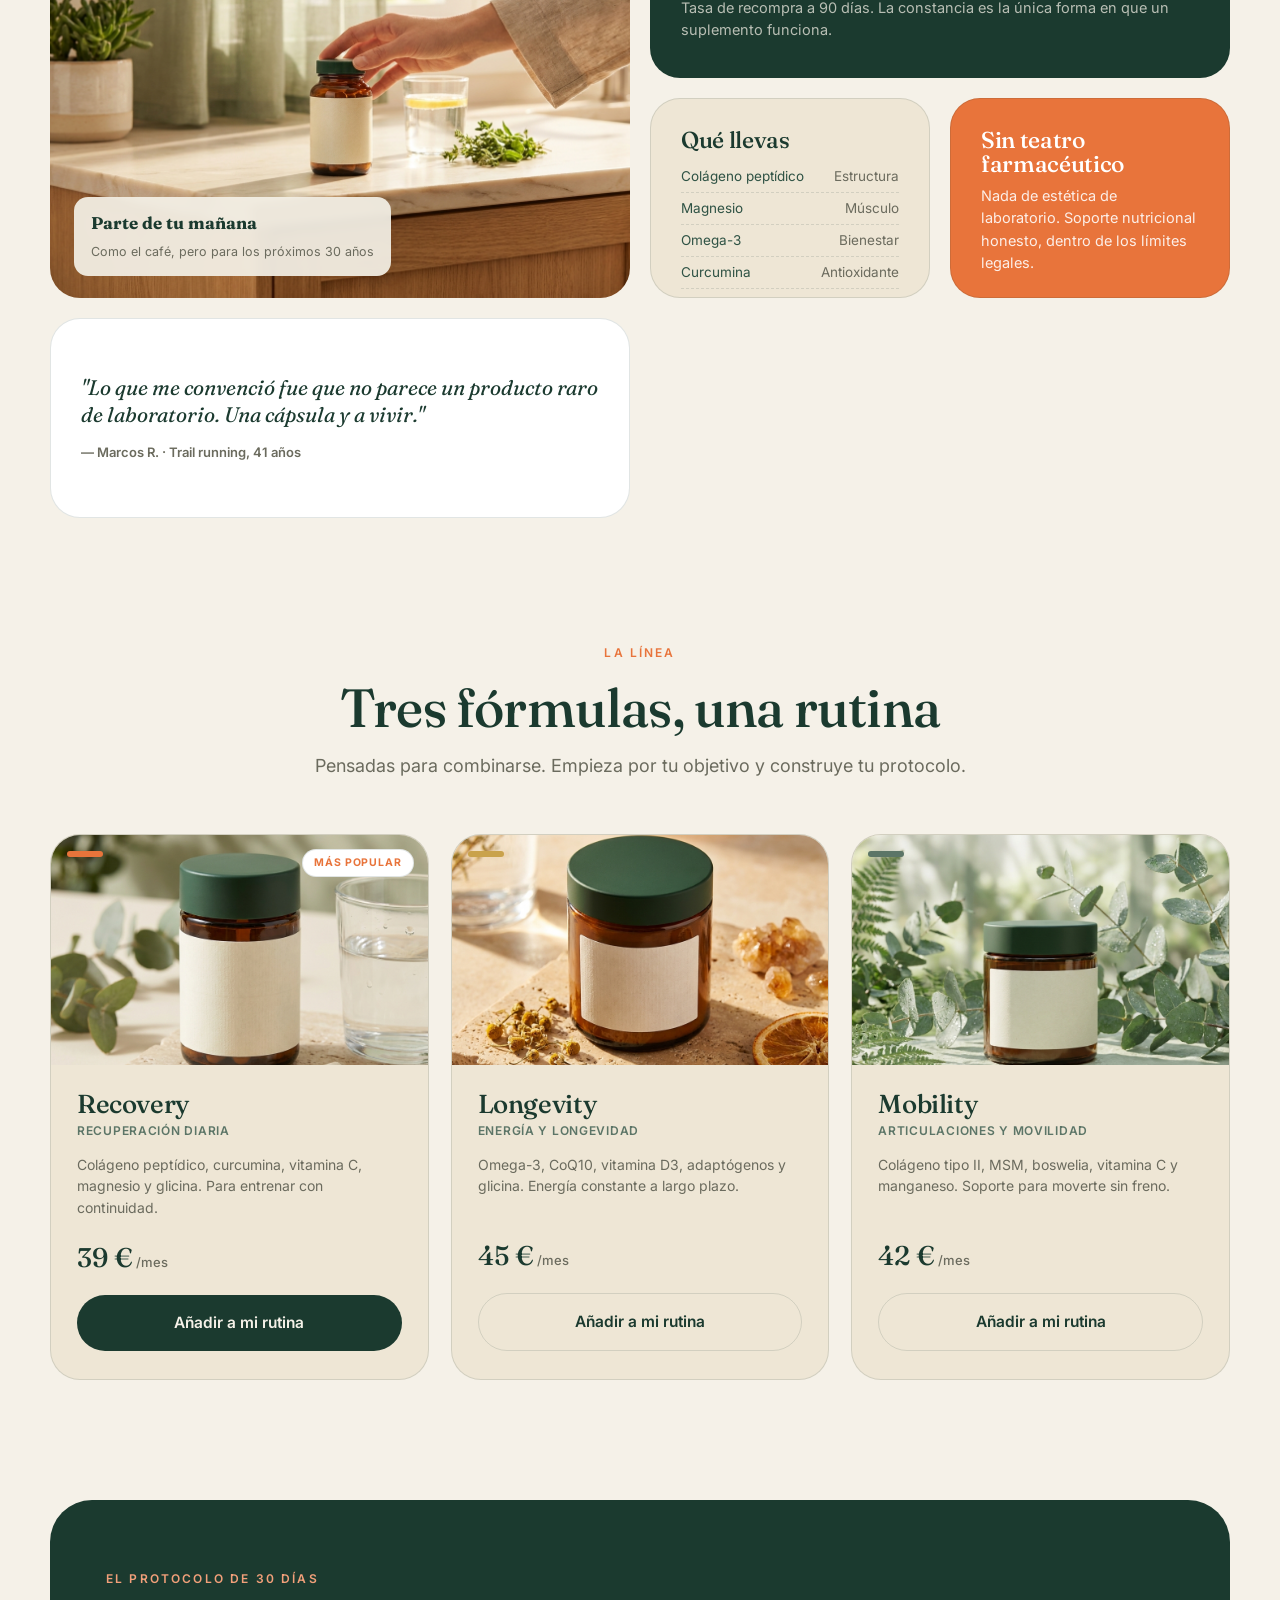
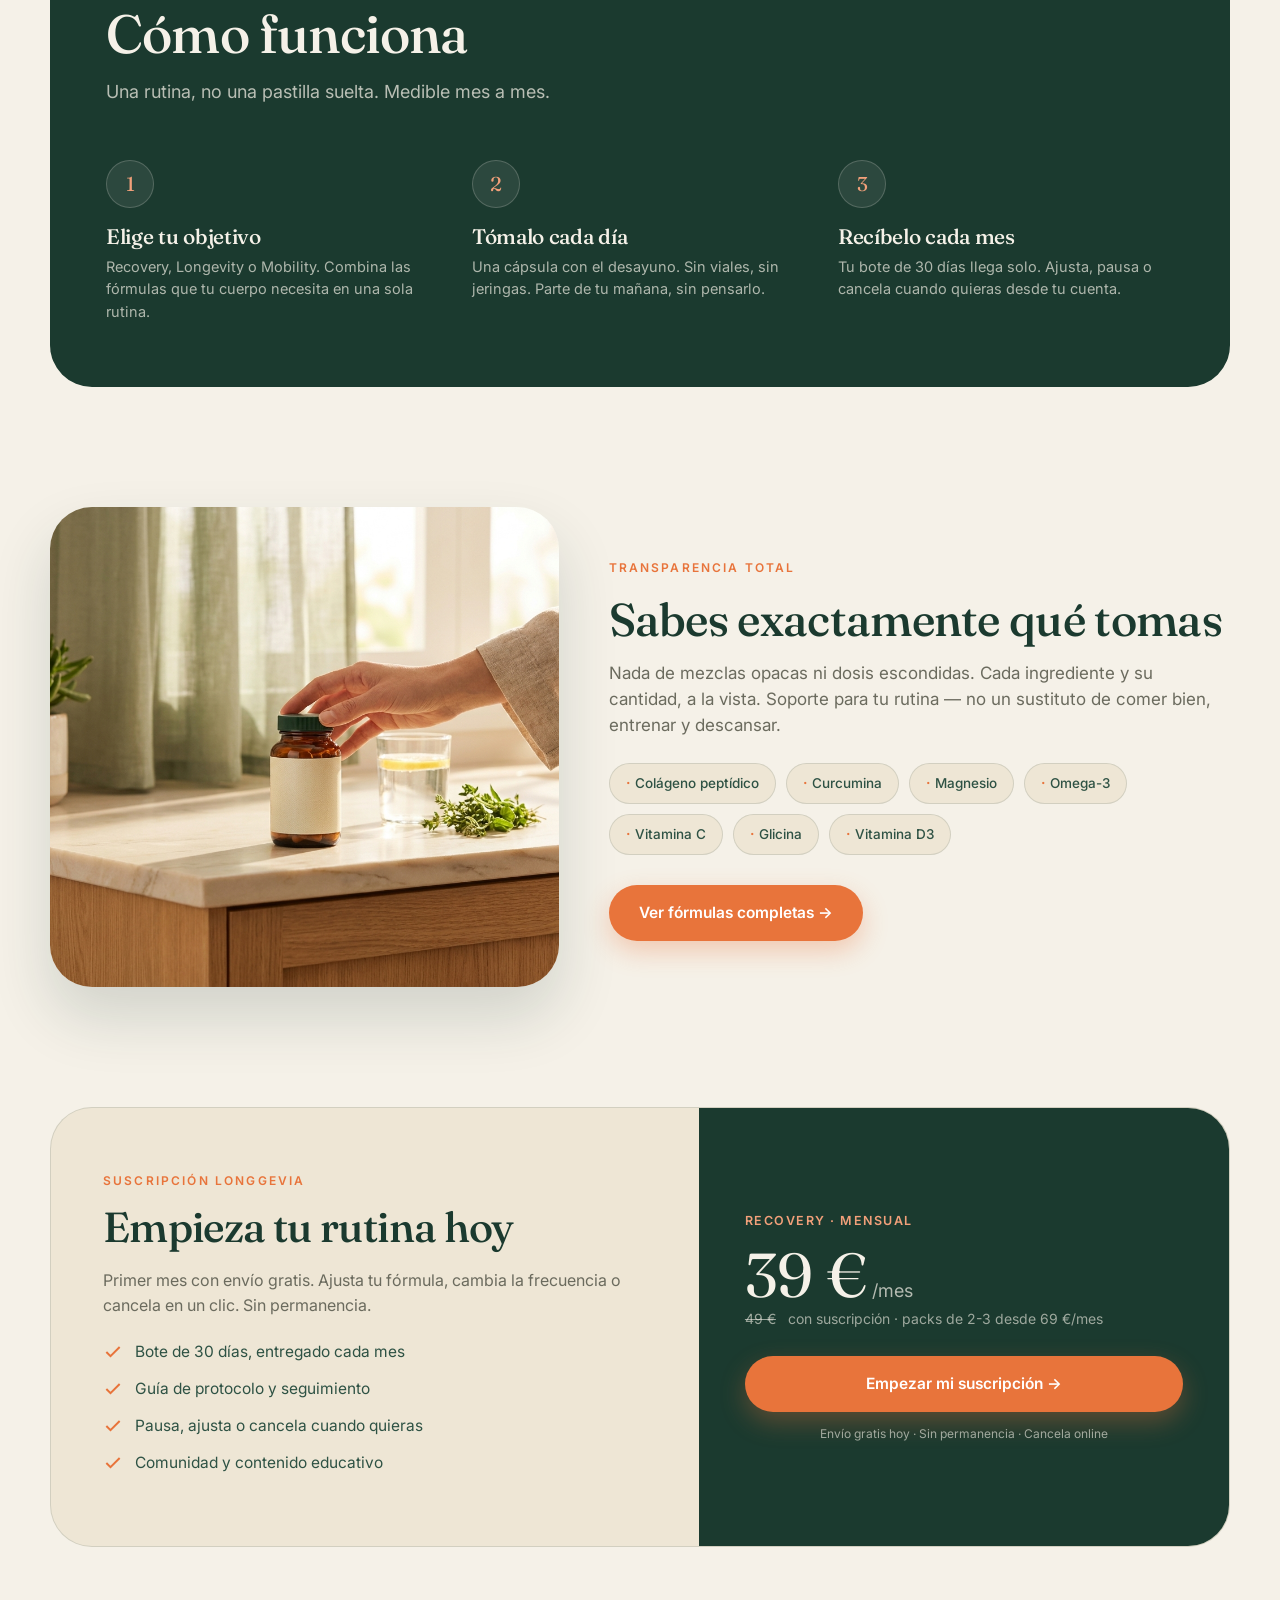
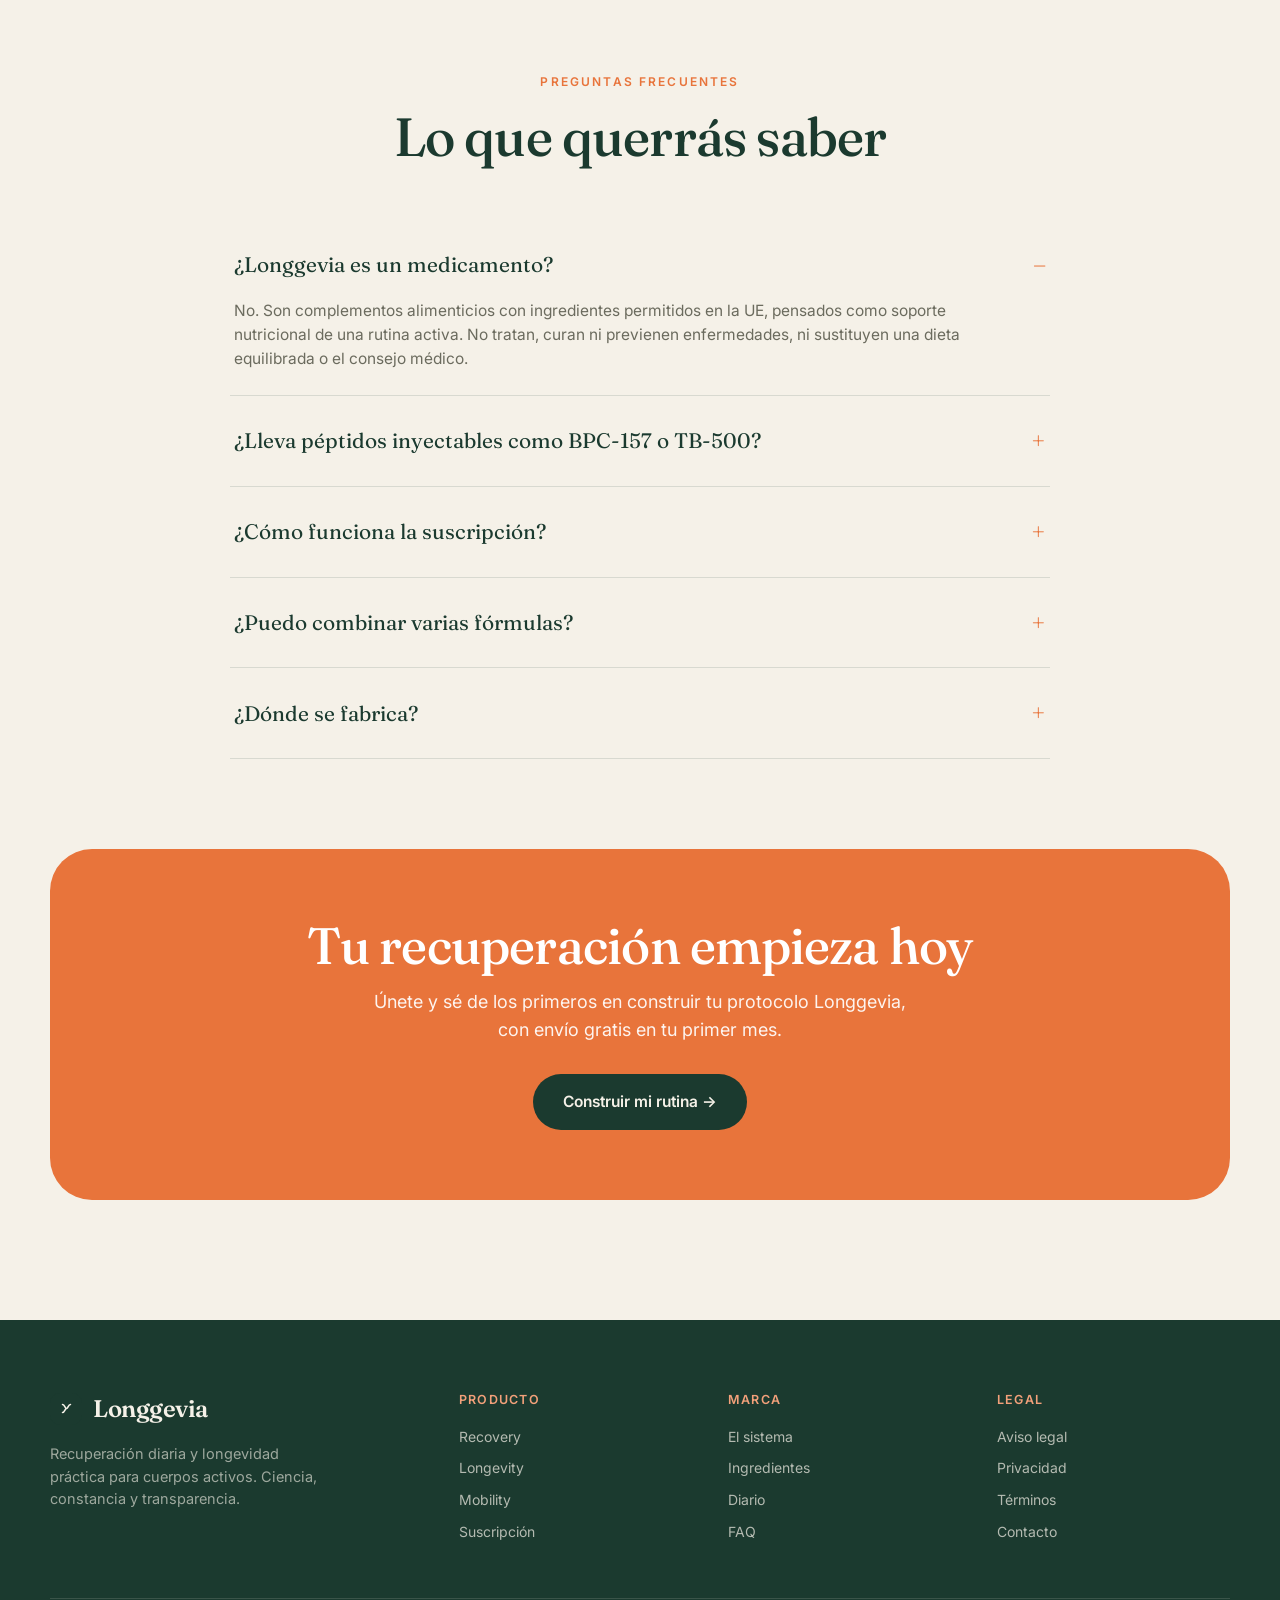
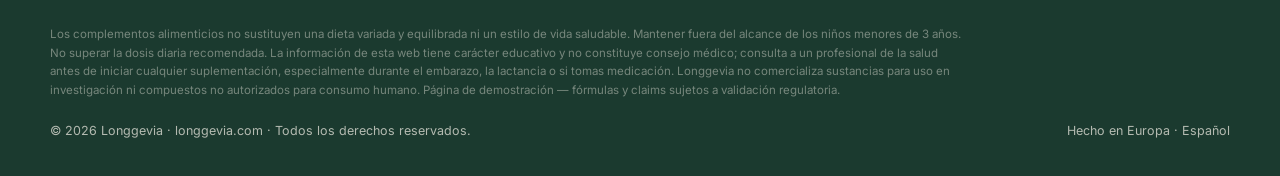
==== commit 88d7e231: "Distinct product photography per formula (Recovery/Longevity/Mobility) Co-Authored-By: Claude Opus 4" ====
--- a/index.html
+++ b/index.html
@@ -317,7 +317,7 @@
     </div>
     <div class="line">
       <div class="pcard reveal">
-        <div class="ph"><img src="assets/still_1.png" alt="Recovery"><span class="acc" style="background:var(--orange)"></span><span class="badge">Más popular</span></div>
+        <div class="ph"><img src="assets/prod_recovery.png" alt="Recovery"><span class="acc" style="background:var(--orange)"></span><span class="badge">Más popular</span></div>
         <div class="bd">
           <h3>Recovery</h3><div class="role">Recuperación diaria</div>
           <p class="ings">Colágeno peptídico, curcumina, vitamina C, magnesio y glicina. Para entrenar con continuidad.</p>
@@ -326,7 +326,7 @@
         </div>
       </div>
       <div class="pcard reveal">
-        <div class="ph"><img src="assets/still_1.png" alt="Longevity" style="filter:hue-rotate(-12deg) saturate(.9)"><span class="acc" style="background:var(--gold)"></span></div>
+        <div class="ph"><img src="assets/prod_longevity.png" alt="Longevity"><span class="acc" style="background:var(--gold)"></span></div>
         <div class="bd">
           <h3>Longevity</h3><div class="role">Energía y longevidad</div>
           <p class="ings">Omega-3, CoQ10, vitamina D3, adaptógenos y glicina. Energía constante a largo plazo.</p>
@@ -335,7 +335,7 @@
         </div>
       </div>
       <div class="pcard reveal">
-        <div class="ph"><img src="assets/still_1.png" alt="Mobility" style="filter:hue-rotate(40deg) saturate(.85)"><span class="acc" style="background:var(--green-soft)"></span></div>
+        <div class="ph"><img src="assets/prod_mobility.png" alt="Mobility"><span class="acc" style="background:var(--green-soft)"></span></div>
         <div class="bd">
           <h3>Mobility</h3><div class="role">Articulaciones y movilidad</div>
           <p class="ings">Colágeno tipo II, MSM, boswelia, vitamina C y manganeso. Soporte para moverte sin freno.</p>
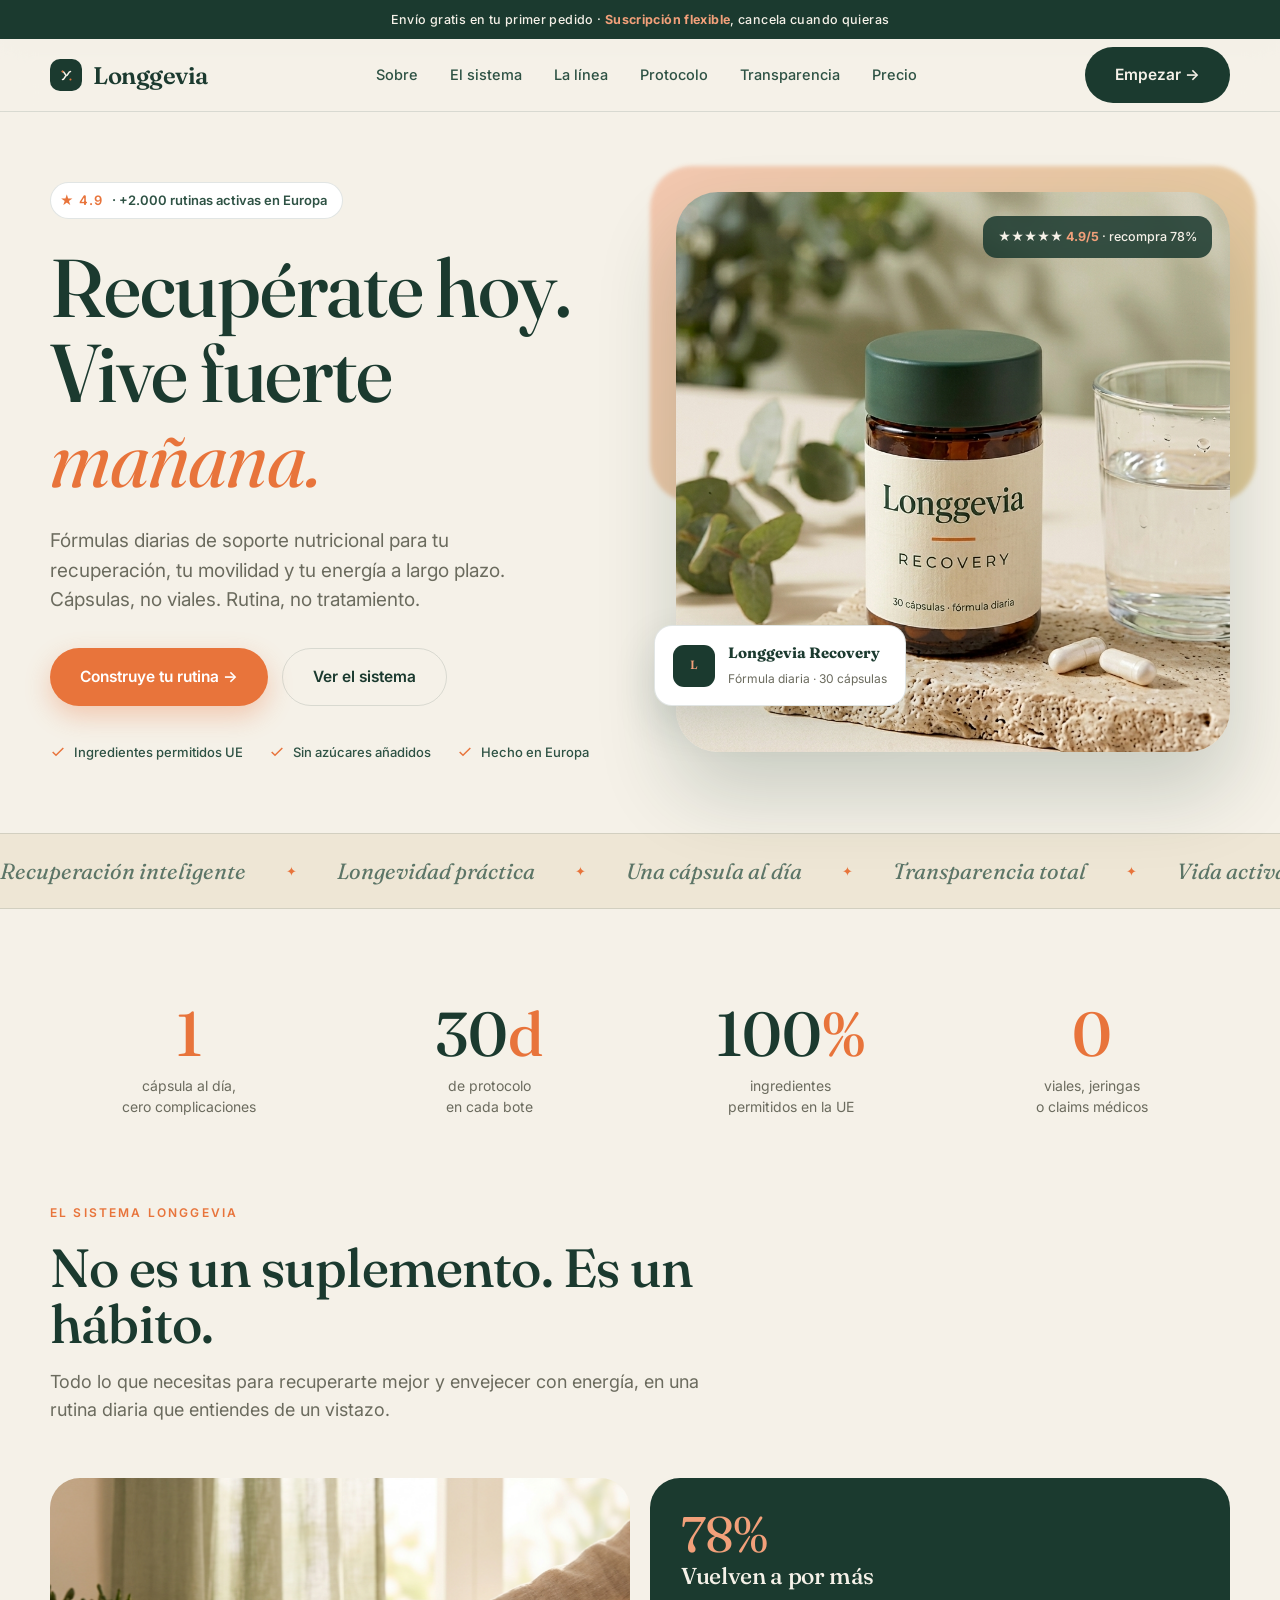
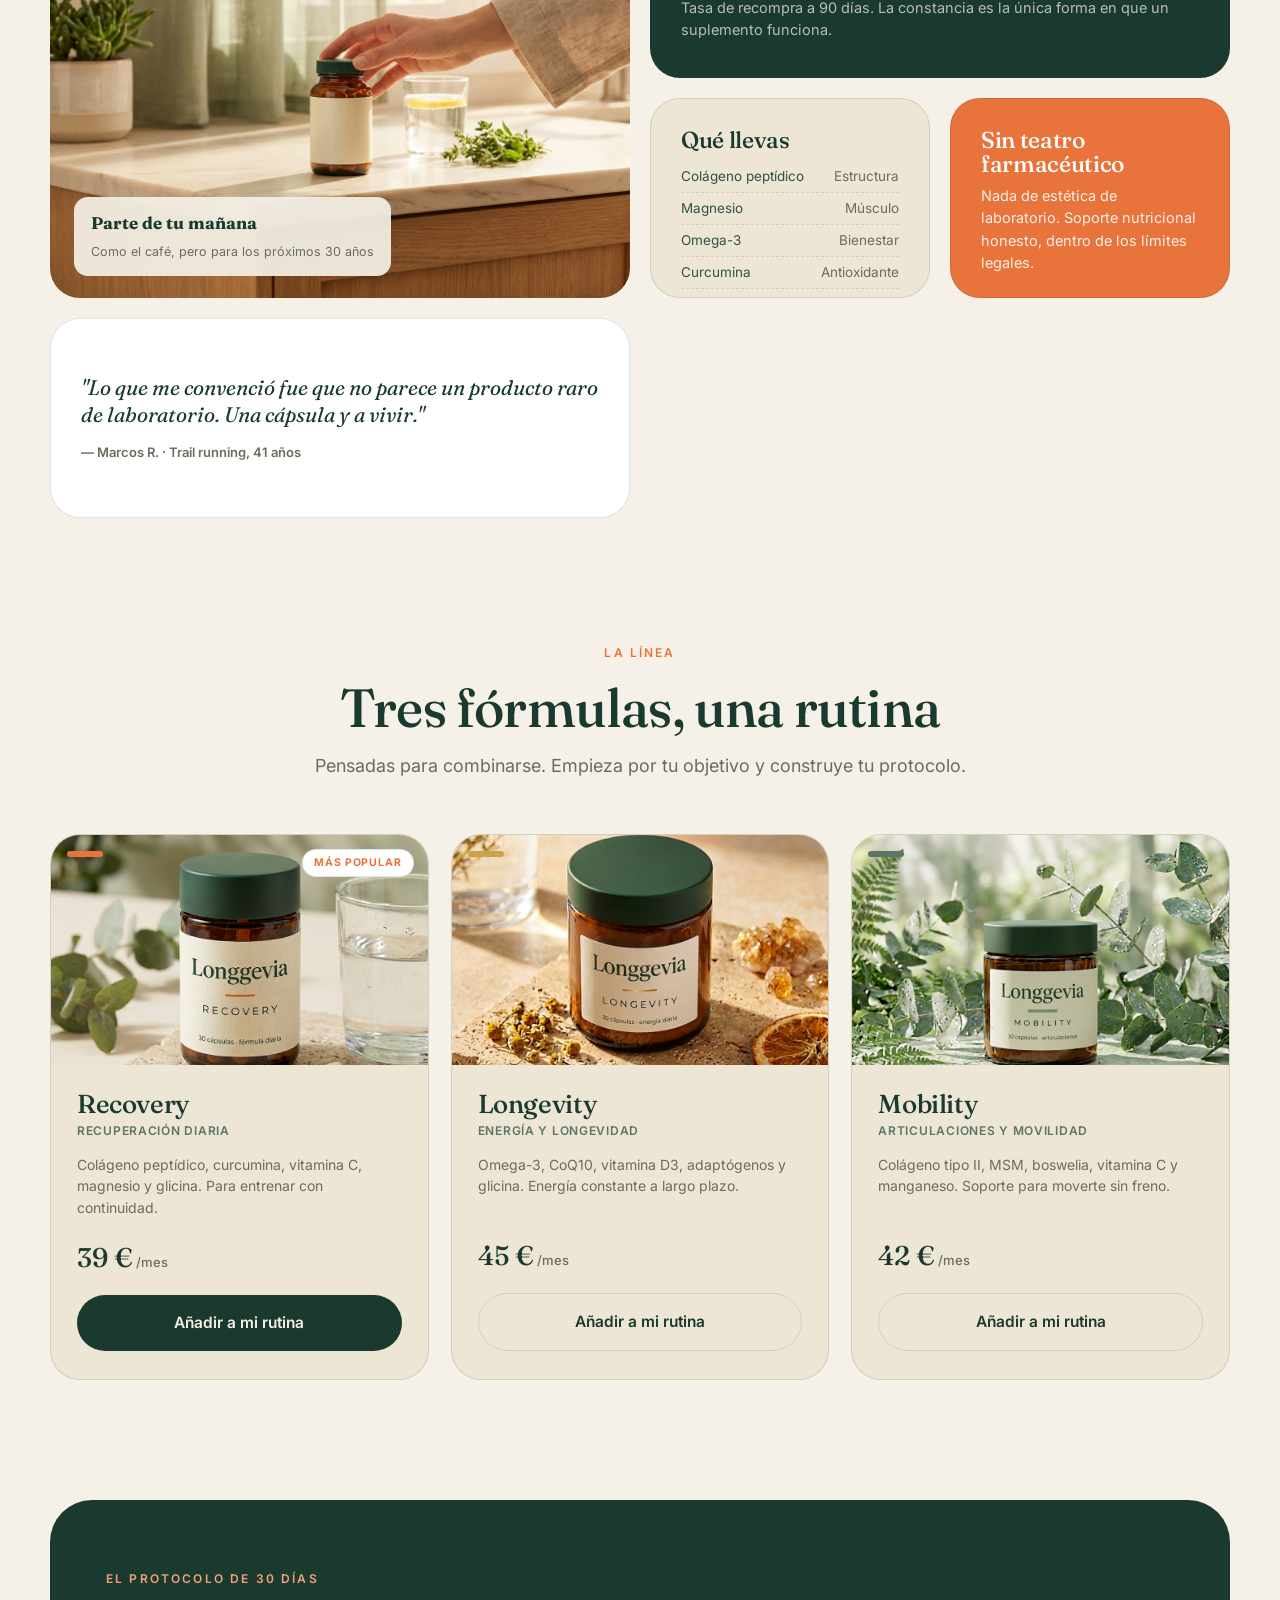
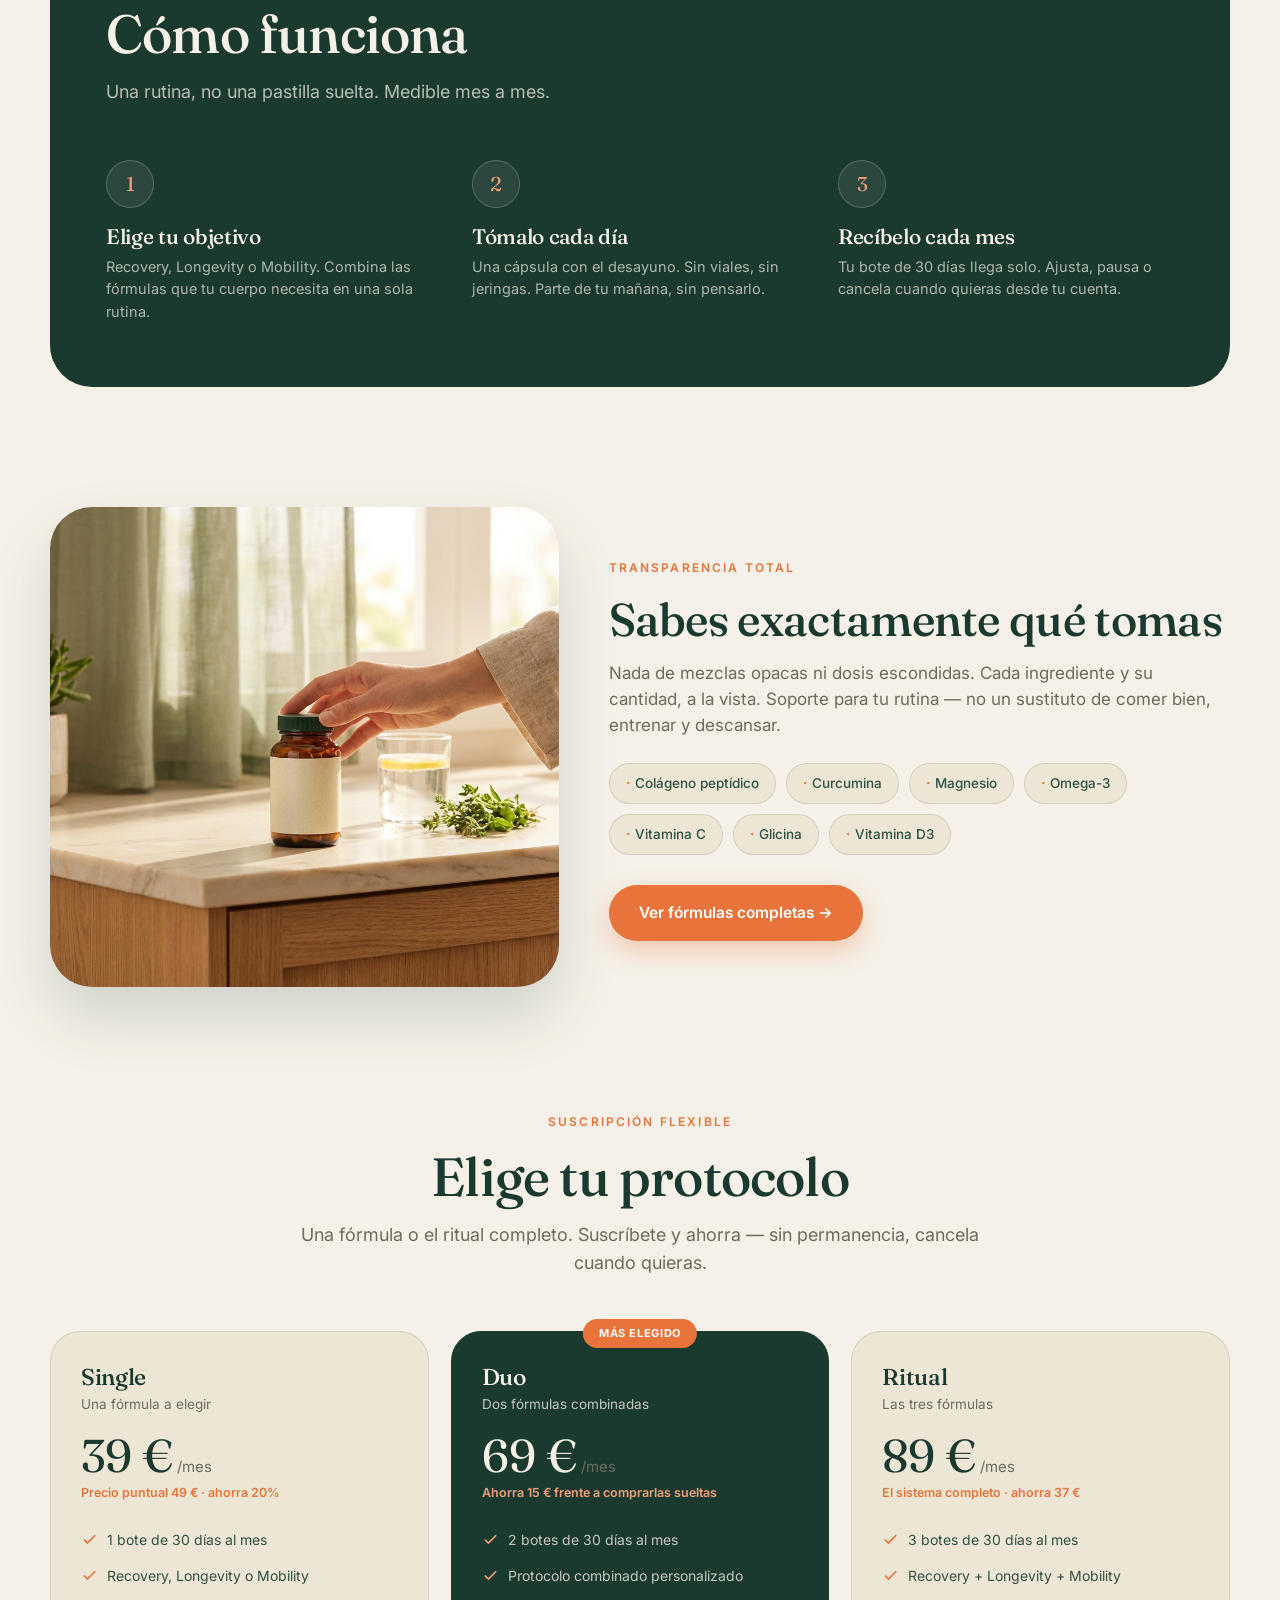
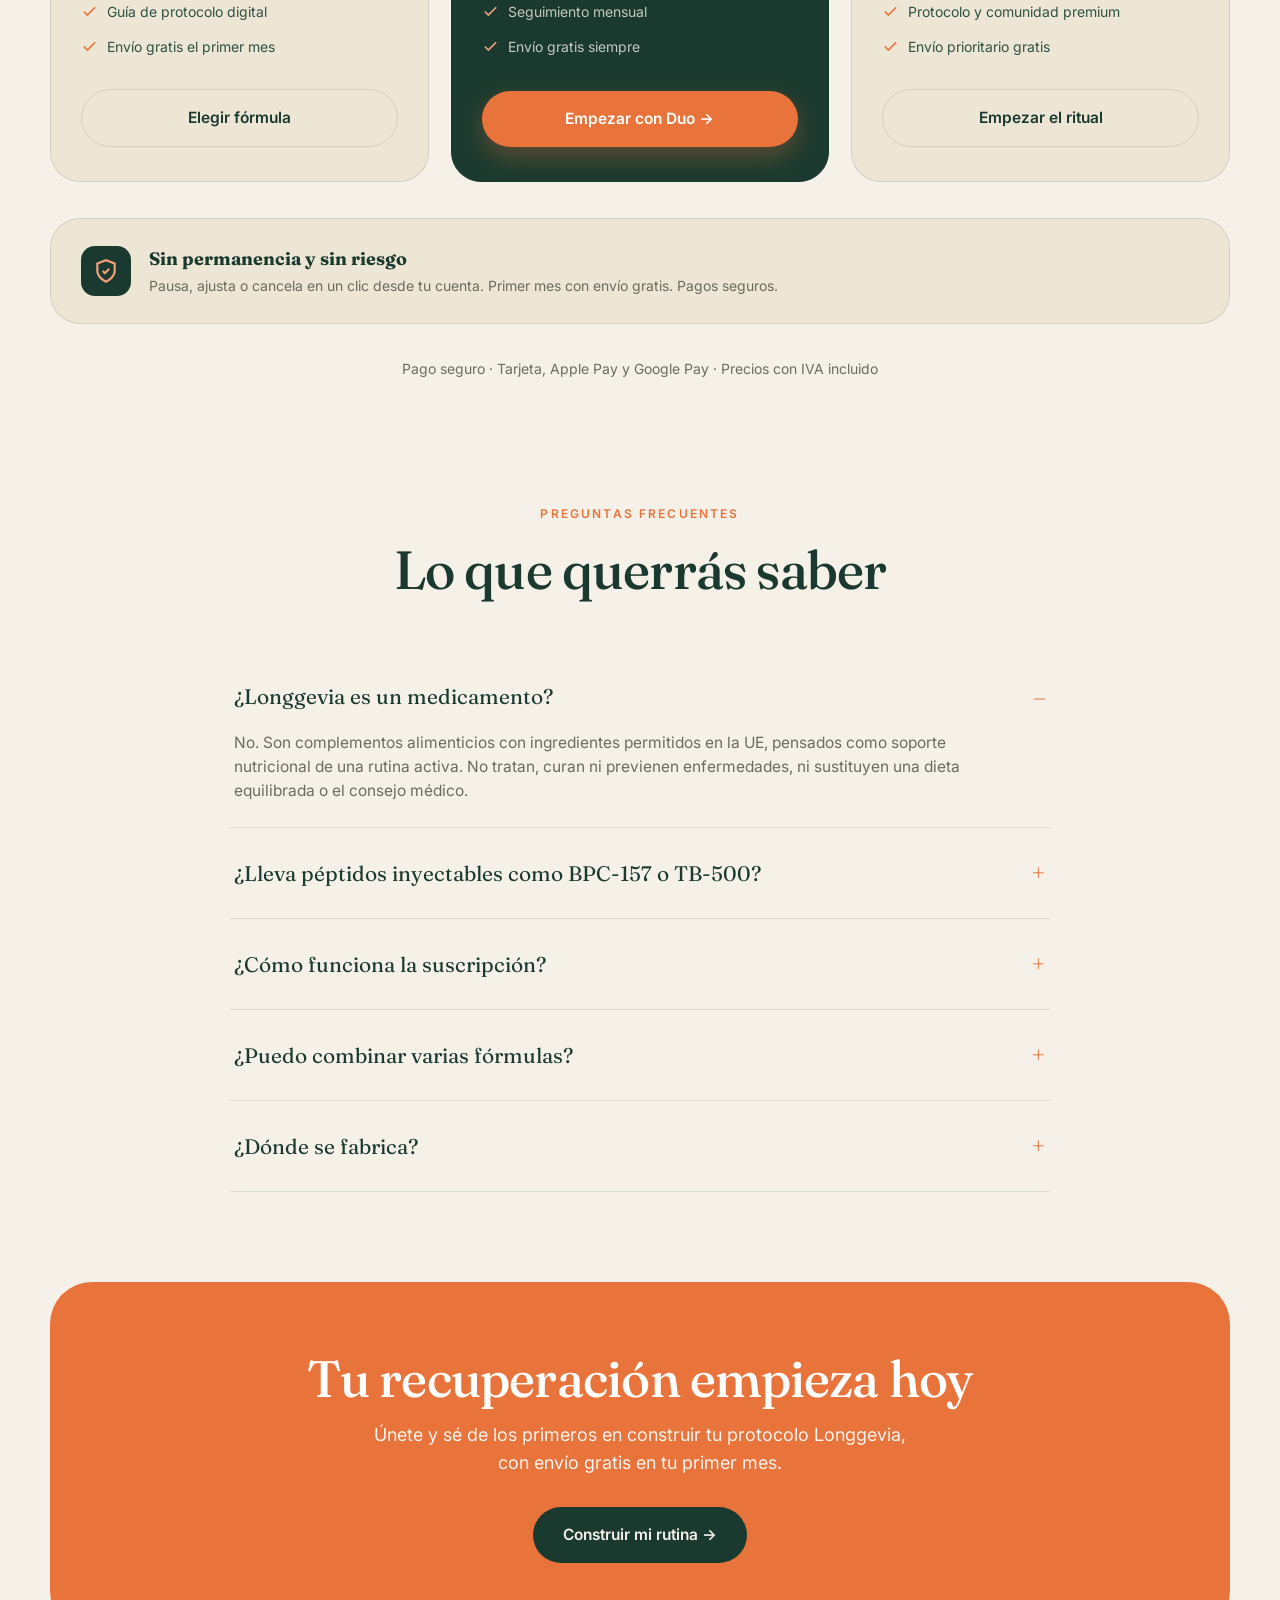
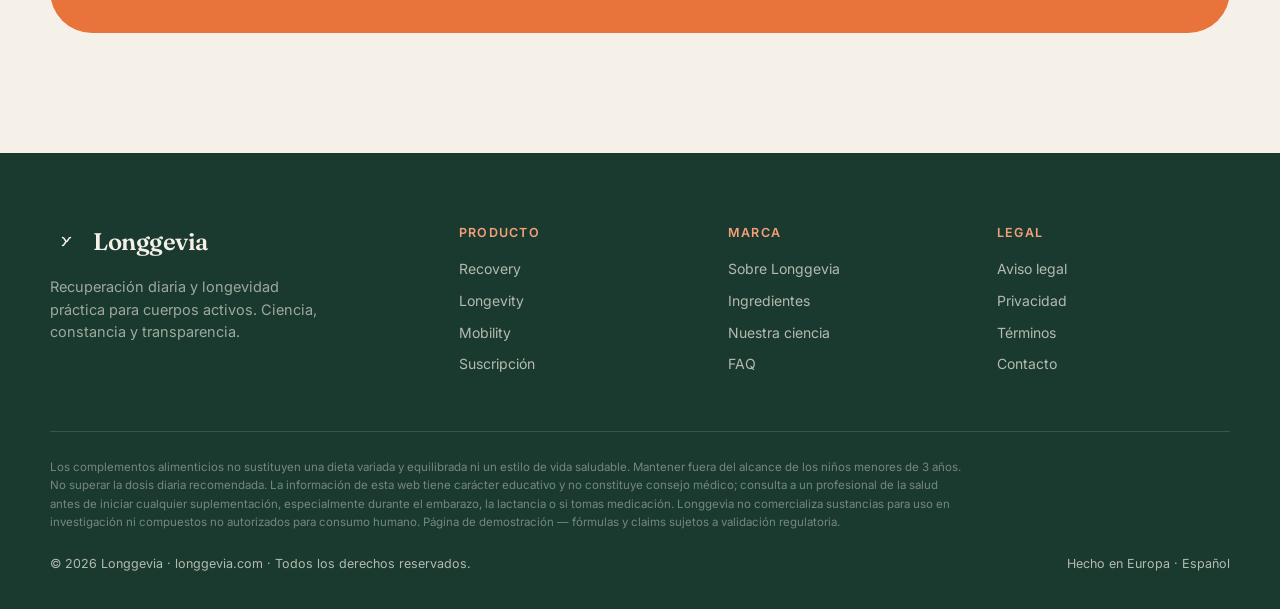
==== commit 5789c951: "Final-look labels on bottles + full site build - Print Longgevia Recovery/Longevity/Mobility labels " ====
--- a/index.html
+++ b/index.html
@@ -8,197 +8,7 @@
 <link rel="preconnect" href="https://fonts.googleapis.com">
 <link rel="preconnect" href="https://fonts.gstatic.com" crossorigin>
 <link href="https://fonts.googleapis.com/css2?family=Fraunces:opsz,wght@9..144,300;9..144,400;9..144,500;9..144,600;9..144,700&family=Inter:wght@400;500;600;700&display=swap" rel="stylesheet">
-<style>
-  :root{
-    --cream:#F5F1E8; --cream-2:#EEE6D5; --cream-3:#E6DAC2;
-    --green:#1B3A2F; --green-2:#2E5244; --green-soft:#5C7567;
-    --orange:#E8743B; --orange-soft:#F2A07A; --gold:#C9A24B;
-    --ink:#1C1C15; --muted:#6B6B5E; --line:rgba(27,58,47,.13);
-    --r:18px; --r-lg:30px; --r-xl:42px; --maxw:1240px;
-    --serif:'Fraunces',Georgia,serif; --sans:'Inter',-apple-system,BlinkMacSystemFont,sans-serif;
-  }
-  *{box-sizing:border-box;margin:0;padding:0}
-  html{scroll-behavior:smooth}
-  body{font-family:var(--sans);background:var(--cream);color:var(--ink);line-height:1.55;-webkit-font-smoothing:antialiased;font-size:17px;overflow-x:hidden}
-  h1,h2,h3{font-family:var(--serif);font-weight:500;line-height:1.04;letter-spacing:-.015em;color:var(--green)}
-  a{color:inherit;text-decoration:none}
-  img{max-width:100%;display:block}
-  .wrap{max-width:var(--maxw);margin:0 auto;padding:0 30px}
-  .eyebrow{font-family:var(--sans);font-weight:600;font-size:12px;letter-spacing:.18em;text-transform:uppercase;color:var(--orange)}
-  .btn{display:inline-flex;align-items:center;gap:9px;font-weight:600;font-size:15.5px;padding:16px 30px;border-radius:100px;border:none;cursor:pointer;transition:.22s;font-family:var(--sans)}
-  .btn-primary{background:var(--green);color:var(--cream)}
-  .btn-primary:hover{background:#13271e;transform:translateY(-2px)}
-  .btn-accent{background:var(--orange);color:#fff;box-shadow:0 10px 26px rgba(232,116,59,.32)}
-  .btn-accent:hover{background:#d9612a;transform:translateY(-2px)}
-  .btn-ghost{background:transparent;color:var(--green);border:1.5px solid var(--line)}
-  .btn-ghost:hover{border-color:var(--green)}
-
-  /* reveal */
-  .reveal{opacity:0;transform:translateY(26px);transition:opacity .7s cubic-bezier(.2,.7,.2,1),transform .7s cubic-bezier(.2,.7,.2,1)}
-  .reveal.in{opacity:1;transform:none}
-
-  /* announce + nav */
-  .announce{background:var(--green);color:var(--cream);text-align:center;font-size:12.5px;font-weight:500;padding:10px 16px;letter-spacing:.03em}
-  .announce b{color:var(--orange-soft)}
-  nav{position:sticky;top:0;z-index:60;background:rgba(245,241,232,.78);backdrop-filter:blur(16px);border-bottom:1px solid var(--line)}
-  .nav-in{display:flex;align-items:center;justify-content:space-between;height:72px}
-  .logo{display:flex;align-items:center;gap:11px;font-family:var(--serif);font-size:24px;font-weight:600;color:var(--green);letter-spacing:-.02em}
-  .logo .mark{width:32px;height:32px;border-radius:10px;background:var(--green);display:grid;place-items:center}
-  .logo .mark svg{width:19px;height:19px}
-  .nav-links{display:flex;gap:32px;font-size:14.5px;font-weight:500;color:var(--green-2)}
-  .nav-links a:hover{color:var(--orange)}
-  @media(max-width:880px){.nav-links{display:none}}
-
-  /* HERO */
-  .hero{position:relative;padding:70px 0 30px}
-  .hero-grid{display:grid;grid-template-columns:1.02fr .98fr;gap:50px;align-items:center}
-  .pill{display:inline-flex;align-items:center;gap:9px;background:#fff;border:1px solid var(--line);border-radius:100px;padding:7px 15px 7px 9px;font-size:13px;font-weight:600;color:var(--green-2);margin-bottom:26px}
-  .pill .st{color:var(--orange);letter-spacing:1px}
-  .hero h1{font-size:clamp(44px,6.4vw,82px);font-weight:500;margin-bottom:0}
-  .hero h1 em{font-style:italic;font-weight:400;color:var(--orange)}
-  .hero .sub{font-size:19px;color:var(--muted);margin:26px 0 34px;max-width:470px}
-  .hero-cta{display:flex;gap:14px;flex-wrap:wrap}
-  .hero-mini{display:flex;gap:26px;margin-top:36px;flex-wrap:wrap}
-  .hero-mini div{font-size:13px;color:var(--green-2);font-weight:500;display:flex;gap:8px;align-items:center}
-  .hero-mini svg{width:16px;height:16px;color:var(--orange)}
-  .hero-media{position:relative}
-  .hero-media .frame{border-radius:var(--r-xl);overflow:hidden;position:relative;z-index:2;box-shadow:0 40px 80px rgba(27,58,47,.20)}
-  .hero-media .frame img{width:100%;height:560px;object-fit:cover}
-  .hero-media .arch{position:absolute;inset:-26px -26px auto -26px;height:60%;background:linear-gradient(135deg,var(--orange-soft),var(--gold));border-radius:var(--r-xl);z-index:1;opacity:.5;filter:blur(2px)}
-  .prod-tag{position:absolute;z-index:3;left:-22px;bottom:46px;background:#fff;border:1px solid var(--line);border-radius:18px;padding:15px 18px;box-shadow:0 18px 40px rgba(27,58,47,.16);display:flex;align-items:center;gap:13px}
-  .prod-tag .sw{width:42px;height:42px;border-radius:11px;background:var(--green);display:grid;place-items:center;color:var(--orange-soft);font-family:var(--serif);font-weight:600}
-  .prod-tag b{font-size:15px;color:var(--green);display:block;font-family:var(--serif)}
-  .prod-tag span{font-size:12px;color:var(--muted)}
-  .rate-tag{position:absolute;z-index:3;right:18px;top:24px;background:rgba(27,58,47,.86);backdrop-filter:blur(6px);color:var(--cream);border-radius:14px;padding:11px 15px;font-size:12.5px;font-weight:500}
-  .rate-tag b{color:var(--orange-soft)}
-  @media(max-width:880px){.hero-grid{grid-template-columns:1fr;gap:34px}.hero-media .frame img{height:420px}.hero-media{order:-1}}
-
-  /* MARQUEE */
-  .marq{border-top:1px solid var(--line);border-bottom:1px solid var(--line);padding:20px 0;margin-top:40px;overflow:hidden;background:var(--cream-2)}
-  .marq-track{display:flex;gap:40px;white-space:nowrap;width:max-content;animation:scroll 28s linear infinite}
-  .marq-track span{font-family:var(--serif);font-style:italic;font-size:22px;color:var(--green-soft);display:flex;align-items:center;gap:40px}
-  .marq-track span::after{content:"✦";color:var(--orange);font-style:normal;font-size:13px}
-  @keyframes scroll{to{transform:translateX(-50%)}}
-
-  /* STATS */
-  .stats{padding:84px 0 40px}
-  .stat-grid{display:grid;grid-template-columns:repeat(4,1fr);gap:24px}
-  .stat{text-align:center;padding:10px}
-  .stat .n{font-family:var(--serif);font-size:clamp(42px,5vw,62px);color:var(--green);font-weight:500;line-height:1}
-  .stat .n em{color:var(--orange);font-style:normal}
-  .stat p{font-size:14px;color:var(--muted);margin-top:10px}
-  @media(max-width:880px){.stat-grid{grid-template-columns:1fr 1fr;gap:34px 20px}}
-
-  /* SECTION */
-  section{padding:90px 0}
-  .head{max-width:680px;margin-bottom:54px}
-  .head.ctr{text-align:center;margin-left:auto;margin-right:auto}
-  .head h2{font-size:clamp(32px,4.2vw,54px);margin:16px 0}
-  .head p{color:var(--muted);font-size:18px}
-
-  /* BENTO */
-  .bento{display:grid;grid-template-columns:repeat(4,1fr);grid-auto-rows:200px;gap:20px}
-  .tile{border-radius:var(--r-lg);padding:30px;border:1px solid var(--line);position:relative;overflow:hidden;background:var(--cream-2)}
-  .tile h3{font-size:23px;margin-bottom:8px}
-  .tile p{font-size:14.5px;color:var(--muted)}
-  .t-img{grid-column:span 2;grid-row:span 2;padding:0;border:none}
-  .t-img img{width:100%;height:100%;object-fit:cover}
-  .t-img .cap{position:absolute;left:24px;bottom:22px;background:rgba(245,241,232,.92);backdrop-filter:blur(4px);border-radius:14px;padding:13px 17px}
-  .t-img .cap b{font-family:var(--serif);font-size:17px;color:var(--green);display:block}
-  .t-img .cap span{font-size:12.5px;color:var(--muted)}
-  .t-green{background:var(--green);color:var(--cream);grid-column:span 2}
-  .t-green h3{color:var(--cream)} .t-green p{color:rgba(245,241,232,.72)}
-  .t-green .big{font-family:var(--serif);font-size:50px;color:var(--orange-soft);line-height:1;margin-bottom:6px}
-  .t-orange{background:var(--orange);color:#fff}
-  .t-orange h3{color:#fff} .t-orange p{color:rgba(255,255,255,.88)}
-  .t-list ul{list-style:none;margin-top:6px}
-  .t-list li{font-size:13.5px;color:var(--green-2);padding:5px 0;border-bottom:1px dashed var(--line);display:flex;justify-content:space-between}
-  .t-list li span{color:var(--muted)}
-  .t-quote{grid-column:span 2;display:flex;flex-direction:column;justify-content:center;background:#fff}
-  .t-quote p{font-family:var(--serif);font-size:21px;color:var(--green);font-style:italic;line-height:1.3;margin-bottom:14px}
-  .t-quote .who{font-size:13px;color:var(--muted);font-weight:600}
-  @media(max-width:880px){.bento{grid-template-columns:1fr 1fr;grid-auto-rows:180px}.t-img,.t-green,.t-quote{grid-column:span 2}}
-
-  /* LINE */
-  .line{display:grid;grid-template-columns:repeat(3,1fr);gap:22px}
-  .pcard{background:var(--cream-2);border:1px solid var(--line);border-radius:var(--r-lg);overflow:hidden;transition:.25s;display:flex;flex-direction:column}
-  .pcard:hover{transform:translateY(-7px);box-shadow:0 30px 56px rgba(27,58,47,.13)}
-  .pcard .ph{height:230px;position:relative;overflow:hidden;background:var(--cream-3)}
-  .pcard .ph img{width:100%;height:100%;object-fit:cover;transition:.5s}
-  .pcard:hover .ph img{transform:scale(1.05)}
-  .pcard .ph .acc{position:absolute;top:16px;left:16px;width:36px;height:6px;border-radius:4px}
-  .pcard .ph .badge{position:absolute;top:14px;right:14px;background:#fff;border:1px solid var(--line);font-size:10.5px;font-weight:700;letter-spacing:.08em;text-transform:uppercase;color:var(--orange);padding:5px 11px;border-radius:100px}
-  .pcard .bd{padding:26px 26px 28px;flex:1;display:flex;flex-direction:column}
-  .pcard h3{font-size:26px;margin-bottom:4px}
-  .pcard .role{font-size:12px;font-weight:600;letter-spacing:.06em;text-transform:uppercase;color:var(--green-soft);margin-bottom:13px}
-  .pcard .ings{font-size:14px;color:var(--muted);flex:1;margin-bottom:18px}
-  .pcard .pr{display:flex;align-items:baseline;justify-content:space-between;margin-bottom:16px}
-  .pcard .pr b{font-family:var(--serif);font-size:27px;color:var(--green);font-weight:500}
-  .pcard .pr b small{font-size:13px;color:var(--muted);font-family:var(--sans)}
-  @media(max-width:880px){.line{grid-template-columns:1fr}}
-
-  /* PROTOCOL timeline */
-  .proto{background:var(--green);border-radius:var(--r-xl);padding:64px 56px;color:var(--cream)}
-  .proto .head h2{color:var(--cream)} .proto .head .eyebrow{color:var(--orange-soft)} .proto .head p{color:rgba(245,241,232,.72)}
-  .tl{display:grid;grid-template-columns:repeat(3,1fr);gap:30px;margin-top:46px;position:relative}
-  .tl-step{position:relative}
-  .tl-step .num{width:48px;height:48px;border-radius:50%;background:rgba(245,241,232,.08);border:1px solid rgba(245,241,232,.2);display:grid;place-items:center;font-family:var(--serif);font-size:20px;color:var(--orange-soft);margin-bottom:18px}
-  .tl-step h3{color:var(--cream);font-size:21px;margin-bottom:8px}
-  .tl-step p{color:rgba(245,241,232,.68);font-size:14.5px}
-  @media(max-width:880px){.proto{padding:42px 28px}.tl{grid-template-columns:1fr;gap:28px}}
-
-  /* SCIENCE split */
-  .split{display:grid;grid-template-columns:.9fr 1.1fr;gap:50px;align-items:center}
-  .split .pic{border-radius:var(--r-xl);overflow:hidden;box-shadow:0 30px 60px rgba(27,58,47,.16)}
-  .split .pic img{width:100%;height:480px;object-fit:cover}
-  .chips{display:flex;flex-wrap:wrap;gap:10px;margin-top:24px}
-  .chip{background:var(--cream-2);border:1px solid var(--line);border-radius:100px;padding:9px 16px;font-size:13.5px;font-weight:500;color:var(--green-2)}
-  .chip b{color:var(--orange)}
-  @media(max-width:880px){.split{grid-template-columns:1fr;gap:30px}.split .pic img{height:360px}}
-
-  /* PRICING */
-  .price-card{background:var(--cream-2);border:1px solid var(--line);border-radius:var(--r-xl);overflow:hidden;display:grid;grid-template-columns:1.1fr .9fr}
-  .pc-l{padding:58px 52px}
-  .pc-l h2{font-size:clamp(30px,3.4vw,42px);margin:14px 0 18px}
-  .pc-l ul{list-style:none;margin-top:22px}
-  .pc-l li{display:flex;gap:12px;align-items:flex-start;margin-bottom:13px;font-size:15.5px;color:var(--green-2)}
-  .pc-l li svg{width:20px;height:20px;color:var(--orange);flex-shrink:0;margin-top:2px}
-  .pc-r{background:var(--green);color:var(--cream);padding:58px 46px;display:flex;flex-direction:column;justify-content:center}
-  .pc-r .plan{font-size:12.5px;letter-spacing:.12em;text-transform:uppercase;color:var(--orange-soft);font-weight:600}
-  .pc-r .amt{font-family:var(--serif);font-size:62px;line-height:1;margin:14px 0 2px}
-  .pc-r .amt small{font-size:18px;color:rgba(245,241,232,.7);font-family:var(--sans)}
-  .pc-r .strike{font-size:14px;color:rgba(245,241,232,.6);margin-bottom:26px}
-  .pc-r .strike s{margin-right:8px}
-  .pc-r .btn-accent{width:100%;justify-content:center}
-  .pc-r .re{font-size:12px;color:rgba(245,241,232,.6);text-align:center;margin-top:13px}
-  @media(max-width:880px){.price-card{grid-template-columns:1fr}.pc-l{padding:40px 28px}}
-
-  /* FAQ */
-  .faq{max-width:820px;margin:0 auto}
-  details{border-bottom:1px solid var(--line);padding:24px 4px}
-  summary{font-family:var(--serif);font-size:21px;color:var(--green);cursor:pointer;list-style:none;display:flex;justify-content:space-between;gap:20px;align-items:center}
-  summary::-webkit-details-marker{display:none}
-  summary::after{content:"+";font-size:27px;color:var(--orange);font-weight:300}
-  details[open] summary::after{content:"–"}
-  details p{color:var(--muted);font-size:15.5px;margin-top:14px;max-width:92%}
-
-  /* CTA */
-  .cta{background:var(--orange);border-radius:var(--r-xl);padding:70px 50px;text-align:center;color:#fff;position:relative;overflow:hidden}
-  .cta h2{color:#fff;font-size:clamp(30px,4vw,52px)}
-  .cta p{color:rgba(255,255,255,.92);font-size:18px;margin:16px auto 30px;max-width:540px}
-  .cta .btn{background:var(--green);color:var(--cream)} .cta .btn:hover{background:#13271e}
-
-  /* FOOTER */
-  footer{background:var(--green);color:rgba(245,241,232,.7);padding:70px 0 36px;margin-top:30px}
-  .fg{display:grid;grid-template-columns:1.6fr 1fr 1fr 1fr;gap:36px;padding-bottom:46px;border-bottom:1px solid rgba(245,241,232,.14)}
-  footer .logo{color:var(--cream)}
-  footer h4{font-family:var(--sans);font-size:12.5px;letter-spacing:.1em;text-transform:uppercase;color:var(--orange-soft);margin-bottom:16px;font-weight:600}
-  footer ul{list-style:none} footer li{margin-bottom:10px;font-size:14px} footer a:hover{color:var(--cream)}
-  footer .tag{font-size:14.5px;margin-top:16px;max-width:280px;color:rgba(245,241,232,.6)}
-  .disc{font-size:11.5px;color:rgba(245,241,232,.42);line-height:1.6;padding-top:26px;max-width:920px}
-  .fb{display:flex;justify-content:space-between;padding-top:22px;font-size:12.5px;flex-wrap:wrap;gap:12px}
-  @media(max-width:880px){.fg{grid-template-columns:1fr 1fr}}
-</style>
+<link rel="stylesheet" href="styles.css">
 </head>
 <body>
 
@@ -206,11 +16,12 @@
 
 <nav>
   <div class="wrap nav-in">
-    <a class="logo" href="#">
+    <a class="logo" href="index.html">
       <span class="mark"><svg viewBox="0 0 24 24" fill="none" stroke="#F5F1E8" stroke-width="2" stroke-linecap="round"><path d="M7 7c3 0 3 5 5 5s2-5 5-5"/><path d="M7 17c3 0 3-5 5-5"/><circle cx="7" cy="7" r="1.3" fill="#E8743B" stroke="none"/><circle cx="17" cy="17" r="1.3" fill="#E8743B" stroke="none"/></svg></span>
       Longgevia
     </a>
     <div class="nav-links">
+      <a href="sobre.html">Sobre</a>
       <a href="#sistema">El sistema</a>
       <a href="#linea">La línea</a>
       <a href="#protocolo">Protocolo</a>
@@ -240,7 +51,7 @@
     </div>
     <div class="hero-media reveal">
       <div class="arch"></div>
-      <div class="frame"><img src="assets/still_1.png" alt="Longgevia Recovery — bote ámbar premium"></div>
+      <div class="frame"><img src="assets/lab_recovery.png" alt="Longgevia Recovery — bote ámbar premium"></div>
       <div class="rate-tag">★★★★★ <b>4.9/5</b> · recompra 78%</div>
       <div class="prod-tag">
         <span class="sw">L</span>
@@ -317,7 +128,7 @@
     </div>
     <div class="line">
       <div class="pcard reveal">
-        <div class="ph"><img src="assets/prod_recovery.png" alt="Recovery"><span class="acc" style="background:var(--orange)"></span><span class="badge">Más popular</span></div>
+        <div class="ph"><img src="assets/lab_recovery.png" alt="Recovery"><span class="acc" style="background:var(--orange)"></span><span class="badge">Más popular</span></div>
         <div class="bd">
           <h3>Recovery</h3><div class="role">Recuperación diaria</div>
           <p class="ings">Colágeno peptídico, curcumina, vitamina C, magnesio y glicina. Para entrenar con continuidad.</p>
@@ -326,7 +137,7 @@
         </div>
       </div>
       <div class="pcard reveal">
-        <div class="ph"><img src="assets/prod_longevity.png" alt="Longevity"><span class="acc" style="background:var(--gold)"></span></div>
+        <div class="ph"><img src="assets/lab_longevity.png" alt="Longevity"><span class="acc" style="background:var(--gold)"></span></div>
         <div class="bd">
           <h3>Longevity</h3><div class="role">Energía y longevidad</div>
           <p class="ings">Omega-3, CoQ10, vitamina D3, adaptógenos y glicina. Energía constante a largo plazo.</p>
@@ -335,7 +146,7 @@
         </div>
       </div>
       <div class="pcard reveal">
-        <div class="ph"><img src="assets/prod_mobility.png" alt="Mobility"><span class="acc" style="background:var(--green-soft)"></span></div>
+        <div class="ph"><img src="assets/lab_mobility.png" alt="Mobility"><span class="acc" style="background:var(--green-soft)"></span></div>
         <div class="bd">
           <h3>Mobility</h3><div class="role">Articulaciones y movilidad</div>
           <p class="ings">Colágeno tipo II, MSM, boswelia, vitamina C y manganeso. Soporte para moverte sin freno.</p>
@@ -390,31 +201,66 @@
 <!-- PRICING -->
 <section id="precio" style="padding-top:30px">
   <div class="wrap">
-    <div class="price-card reveal">
-      <div class="pc-l">
-        <span class="eyebrow">Suscripción Longgevia</span>
-        <h2>Empieza tu rutina hoy</h2>
-        <p style="color:var(--muted);font-size:16px">Primer mes con envío gratis. Ajusta tu fórmula, cambia la frecuencia o cancela en un clic. Sin permanencia.</p>
+    <div class="head ctr reveal">
+      <span class="eyebrow">Suscripción flexible</span>
+      <h2>Elige tu protocolo</h2>
+      <p>Una fórmula o el ritual completo. Suscríbete y ahorra — sin permanencia, cancela cuando quieras.</p>
+    </div>
+    <div class="tiers reveal">
+      <div class="tier">
+        <h3>Single</h3>
+        <p class="tier-sub">Una fórmula a elegir</p>
+        <div class="amt">39 €<small> /mes</small></div>
+        <p class="save">Precio puntual 49 € · ahorra 20%</p>
         <ul>
-          <li><svg viewBox="0 0 24 24" fill="none" stroke="currentColor" stroke-width="2.4"><path d="M20 6 9 17l-5-5"/></svg> Bote de 30 días, entregado cada mes</li>
-          <li><svg viewBox="0 0 24 24" fill="none" stroke="currentColor" stroke-width="2.4"><path d="M20 6 9 17l-5-5"/></svg> Guía de protocolo y seguimiento</li>
-          <li><svg viewBox="0 0 24 24" fill="none" stroke="currentColor" stroke-width="2.4"><path d="M20 6 9 17l-5-5"/></svg> Pausa, ajusta o cancela cuando quieras</li>
-          <li><svg viewBox="0 0 24 24" fill="none" stroke="currentColor" stroke-width="2.4"><path d="M20 6 9 17l-5-5"/></svg> Comunidad y contenido educativo</li>
+          <li><svg viewBox="0 0 24 24" fill="none" stroke="currentColor" stroke-width="2.4"><path d="M20 6 9 17l-5-5"/></svg> 1 bote de 30 días al mes</li>
+          <li><svg viewBox="0 0 24 24" fill="none" stroke="currentColor" stroke-width="2.4"><path d="M20 6 9 17l-5-5"/></svg> Recovery, Longevity o Mobility</li>
+          <li><svg viewBox="0 0 24 24" fill="none" stroke="currentColor" stroke-width="2.4"><path d="M20 6 9 17l-5-5"/></svg> Guía de protocolo digital</li>
+          <li><svg viewBox="0 0 24 24" fill="none" stroke="currentColor" stroke-width="2.4"><path d="M20 6 9 17l-5-5"/></svg> Envío gratis el primer mes</li>
         </ul>
-      </div>
-      <div class="pc-r">
-        <span class="plan">Recovery · mensual</span>
-        <div class="amt">39 €<small> /mes</small></div>
-        <p class="strike"><s>49 €</s> con suscripción · packs de 2-3 desde 69 €/mes</p>
-        <a href="#" class="btn btn-accent">Empezar mi suscripción →</a>
-        <p class="re">Envío gratis hoy · Sin permanencia · Cancela online</p>
-      </div>
-    </div>
+        <a href="producto.html" class="btn btn-ghost">Elegir fórmula</a>
+      </div>
+      <div class="tier feat">
+        <span class="flag">Más elegido</span>
+        <h3>Duo</h3>
+        <p class="tier-sub">Dos fórmulas combinadas</p>
+        <div class="amt">69 €<small> /mes</small></div>
+        <p class="save">Ahorra 15 € frente a comprarlas sueltas</p>
+        <ul>
+          <li><svg viewBox="0 0 24 24" fill="none" stroke="currentColor" stroke-width="2.4"><path d="M20 6 9 17l-5-5"/></svg> 2 botes de 30 días al mes</li>
+          <li><svg viewBox="0 0 24 24" fill="none" stroke="currentColor" stroke-width="2.4"><path d="M20 6 9 17l-5-5"/></svg> Protocolo combinado personalizado</li>
+          <li><svg viewBox="0 0 24 24" fill="none" stroke="currentColor" stroke-width="2.4"><path d="M20 6 9 17l-5-5"/></svg> Seguimiento mensual</li>
+          <li><svg viewBox="0 0 24 24" fill="none" stroke="currentColor" stroke-width="2.4"><path d="M20 6 9 17l-5-5"/></svg> Envío gratis siempre</li>
+        </ul>
+        <a href="#" class="btn btn-accent">Empezar con Duo →</a>
+      </div>
+      <div class="tier">
+        <h3>Ritual</h3>
+        <p class="tier-sub">Las tres fórmulas</p>
+        <div class="amt">89 €<small> /mes</small></div>
+        <p class="save">El sistema completo · ahorra 37 €</p>
+        <ul>
+          <li><svg viewBox="0 0 24 24" fill="none" stroke="currentColor" stroke-width="2.4"><path d="M20 6 9 17l-5-5"/></svg> 3 botes de 30 días al mes</li>
+          <li><svg viewBox="0 0 24 24" fill="none" stroke="currentColor" stroke-width="2.4"><path d="M20 6 9 17l-5-5"/></svg> Recovery + Longevity + Mobility</li>
+          <li><svg viewBox="0 0 24 24" fill="none" stroke="currentColor" stroke-width="2.4"><path d="M20 6 9 17l-5-5"/></svg> Protocolo y comunidad premium</li>
+          <li><svg viewBox="0 0 24 24" fill="none" stroke="currentColor" stroke-width="2.4"><path d="M20 6 9 17l-5-5"/></svg> Envío prioritario gratis</li>
+        </ul>
+        <a href="#" class="btn btn-ghost">Empezar el ritual</a>
+      </div>
+    </div>
+    <div class="guarantee reveal">
+      <div class="g-ic"><svg viewBox="0 0 24 24" fill="none" stroke="currentColor" stroke-width="2"><path d="M12 22s8-4 8-10V5l-8-3-8 3v7c0 6 8 10 8 10z"/><path d="M9 12l2 2 4-4"/></svg></div>
+      <div>
+        <b>Sin permanencia y sin riesgo</b>
+        <p>Pausa, ajusta o cancela en un clic desde tu cuenta. Primer mes con envío gratis. Pagos seguros.</p>
+      </div>
+    </div>
+    <p class="pay-note reveal">Pago seguro · Tarjeta, Apple Pay y Google Pay · Precios con IVA incluido</p>
   </div>
 </section>
 
 <!-- FAQ -->
-<section style="padding-top:30px">
+<section id="faq" style="padding-top:30px">
   <div class="wrap">
     <div class="head ctr reveal">
       <span class="eyebrow">Preguntas frecuentes</span>
@@ -449,9 +295,9 @@
         <div class="logo"><span class="mark"><svg viewBox="0 0 24 24" fill="none" stroke="#F5F1E8" stroke-width="2" stroke-linecap="round"><path d="M7 7c3 0 3 5 5 5s2-5 5-5"/><path d="M7 17c3 0 3-5 5-5"/></svg></span> Longgevia</div>
         <p class="tag">Recuperación diaria y longevidad práctica para cuerpos activos. Ciencia, constancia y transparencia.</p>
       </div>
-      <div><h4>Producto</h4><ul><li><a href="#linea">Recovery</a></li><li><a href="#linea">Longevity</a></li><li><a href="#linea">Mobility</a></li><li><a href="#precio">Suscripción</a></li></ul></div>
-      <div><h4>Marca</h4><ul><li><a href="#sistema">El sistema</a></li><li><a href="#ciencia">Ingredientes</a></li><li><a href="#">Diario</a></li><li><a href="#">FAQ</a></li></ul></div>
-      <div><h4>Legal</h4><ul><li><a href="#">Aviso legal</a></li><li><a href="#">Privacidad</a></li><li><a href="#">Términos</a></li><li><a href="#">Contacto</a></li></ul></div>
+      <div><h4>Producto</h4><ul><li><a href="producto.html">Recovery</a></li><li><a href="producto.html">Longevity</a></li><li><a href="producto.html">Mobility</a></li><li><a href="#precio">Suscripción</a></li></ul></div>
+      <div><h4>Marca</h4><ul><li><a href="sobre.html">Sobre Longgevia</a></li><li><a href="#ciencia">Ingredientes</a></li><li><a href="sobre.html#ciencia">Nuestra ciencia</a></li><li><a href="#faq">FAQ</a></li></ul></div>
+      <div><h4>Legal</h4><ul><li><a href="aviso-legal.html">Aviso legal</a></li><li><a href="privacidad.html">Privacidad</a></li><li><a href="terminos.html">Términos</a></li><li><a href="contacto.html">Contacto</a></li></ul></div>
     </div>
     <p class="disc">Los complementos alimenticios no sustituyen una dieta variada y equilibrada ni un estilo de vida saludable. Mantener fuera del alcance de los niños menores de 3 años. No superar la dosis diaria recomendada. La información de esta web tiene carácter educativo y no constituye consejo médico; consulta a un profesional de la salud antes de iniciar cualquier suplementación, especialmente durante el embarazo, la lactancia o si tomas medicación. Longgevia no comercializa sustancias para uso en investigación ni compuestos no autorizados para consumo humano. Página de demostración — fórmulas y claims sujetos a validación regulatoria.</p>
     <div class="fb">
--- a/styles.css
+++ b/styles.css
@@ -0,0 +1,267 @@
+  :root{
+    --cream:#F5F1E8; --cream-2:#EEE6D5; --cream-3:#E6DAC2;
+    --green:#1B3A2F; --green-2:#2E5244; --green-soft:#5C7567;
+    --orange:#E8743B; --orange-soft:#F2A07A; --gold:#C9A24B;
+    --ink:#1C1C15; --muted:#6B6B5E; --line:rgba(27,58,47,.13);
+    --r:18px; --r-lg:30px; --r-xl:42px; --maxw:1240px;
+    --serif:'Fraunces',Georgia,serif; --sans:'Inter',-apple-system,BlinkMacSystemFont,sans-serif;
+  }
+  *{box-sizing:border-box;margin:0;padding:0}
+  html{scroll-behavior:smooth}
+  body{font-family:var(--sans);background:var(--cream);color:var(--ink);line-height:1.55;-webkit-font-smoothing:antialiased;font-size:17px;overflow-x:hidden}
+  h1,h2,h3{font-family:var(--serif);font-weight:500;line-height:1.04;letter-spacing:-.015em;color:var(--green)}
+  a{color:inherit;text-decoration:none}
+  img{max-width:100%;display:block}
+  .wrap{max-width:var(--maxw);margin:0 auto;padding:0 30px}
+  .eyebrow{font-family:var(--sans);font-weight:600;font-size:12px;letter-spacing:.18em;text-transform:uppercase;color:var(--orange)}
+  .btn{display:inline-flex;align-items:center;gap:9px;font-weight:600;font-size:15.5px;padding:16px 30px;border-radius:100px;border:none;cursor:pointer;transition:.22s;font-family:var(--sans)}
+  .btn-primary{background:var(--green);color:var(--cream)}
+  .btn-primary:hover{background:#13271e;transform:translateY(-2px)}
+  .btn-accent{background:var(--orange);color:#fff;box-shadow:0 10px 26px rgba(232,116,59,.32)}
+  .btn-accent:hover{background:#d9612a;transform:translateY(-2px)}
+  .btn-ghost{background:transparent;color:var(--green);border:1.5px solid var(--line)}
+  .btn-ghost:hover{border-color:var(--green)}
+
+  /* reveal */
+  .reveal{opacity:0;transform:translateY(26px);transition:opacity .7s cubic-bezier(.2,.7,.2,1),transform .7s cubic-bezier(.2,.7,.2,1)}
+  .reveal.in{opacity:1;transform:none}
+
+  /* announce + nav */
+  .announce{background:var(--green);color:var(--cream);text-align:center;font-size:12.5px;font-weight:500;padding:10px 16px;letter-spacing:.03em}
+  .announce b{color:var(--orange-soft)}
+  nav{position:sticky;top:0;z-index:60;background:rgba(245,241,232,.78);backdrop-filter:blur(16px);border-bottom:1px solid var(--line)}
+  .nav-in{display:flex;align-items:center;justify-content:space-between;height:72px}
+  .logo{display:flex;align-items:center;gap:11px;font-family:var(--serif);font-size:24px;font-weight:600;color:var(--green);letter-spacing:-.02em}
+  .logo .mark{width:32px;height:32px;border-radius:10px;background:var(--green);display:grid;place-items:center}
+  .logo .mark svg{width:19px;height:19px}
+  .nav-links{display:flex;gap:32px;font-size:14.5px;font-weight:500;color:var(--green-2)}
+  .nav-links a:hover{color:var(--orange)}
+  @media(max-width:880px){.nav-links{display:none}}
+
+  /* HERO */
+  .hero{position:relative;padding:70px 0 30px}
+  .hero-grid{display:grid;grid-template-columns:1.02fr .98fr;gap:50px;align-items:center}
+  .pill{display:inline-flex;align-items:center;gap:9px;background:#fff;border:1px solid var(--line);border-radius:100px;padding:7px 15px 7px 9px;font-size:13px;font-weight:600;color:var(--green-2);margin-bottom:26px}
+  .pill .st{color:var(--orange);letter-spacing:1px}
+  .hero h1{font-size:clamp(44px,6.4vw,82px);font-weight:500;margin-bottom:0}
+  .hero h1 em{font-style:italic;font-weight:400;color:var(--orange)}
+  .hero .sub{font-size:19px;color:var(--muted);margin:26px 0 34px;max-width:470px}
+  .hero-cta{display:flex;gap:14px;flex-wrap:wrap}
+  .hero-mini{display:flex;gap:26px;margin-top:36px;flex-wrap:wrap}
+  .hero-mini div{font-size:13px;color:var(--green-2);font-weight:500;display:flex;gap:8px;align-items:center}
+  .hero-mini svg{width:16px;height:16px;color:var(--orange)}
+  .hero-media{position:relative}
+  .hero-media .frame{border-radius:var(--r-xl);overflow:hidden;position:relative;z-index:2;box-shadow:0 40px 80px rgba(27,58,47,.20)}
+  .hero-media .frame img{width:100%;height:560px;object-fit:cover}
+  .hero-media .arch{position:absolute;inset:-26px -26px auto -26px;height:60%;background:linear-gradient(135deg,var(--orange-soft),var(--gold));border-radius:var(--r-xl);z-index:1;opacity:.5;filter:blur(2px)}
+  .prod-tag{position:absolute;z-index:3;left:-22px;bottom:46px;background:#fff;border:1px solid var(--line);border-radius:18px;padding:15px 18px;box-shadow:0 18px 40px rgba(27,58,47,.16);display:flex;align-items:center;gap:13px}
+  .prod-tag .sw{width:42px;height:42px;border-radius:11px;background:var(--green);display:grid;place-items:center;color:var(--orange-soft);font-family:var(--serif);font-weight:600}
+  .prod-tag b{font-size:15px;color:var(--green);display:block;font-family:var(--serif)}
+  .prod-tag span{font-size:12px;color:var(--muted)}
+  .rate-tag{position:absolute;z-index:3;right:18px;top:24px;background:rgba(27,58,47,.86);backdrop-filter:blur(6px);color:var(--cream);border-radius:14px;padding:11px 15px;font-size:12.5px;font-weight:500}
+  .rate-tag b{color:var(--orange-soft)}
+  @media(max-width:880px){.hero-grid{grid-template-columns:1fr;gap:34px}.hero-media .frame img{height:420px}.hero-media{order:-1}}
+
+  /* MARQUEE */
+  .marq{border-top:1px solid var(--line);border-bottom:1px solid var(--line);padding:20px 0;margin-top:40px;overflow:hidden;background:var(--cream-2)}
+  .marq-track{display:flex;gap:40px;white-space:nowrap;width:max-content;animation:scroll 28s linear infinite}
+  .marq-track span{font-family:var(--serif);font-style:italic;font-size:22px;color:var(--green-soft);display:flex;align-items:center;gap:40px}
+  .marq-track span::after{content:"✦";color:var(--orange);font-style:normal;font-size:13px}
+  @keyframes scroll{to{transform:translateX(-50%)}}
+
+  /* STATS */
+  .stats{padding:84px 0 40px}
+  .stat-grid{display:grid;grid-template-columns:repeat(4,1fr);gap:24px}
+  .stat{text-align:center;padding:10px}
+  .stat .n{font-family:var(--serif);font-size:clamp(42px,5vw,62px);color:var(--green);font-weight:500;line-height:1}
+  .stat .n em{color:var(--orange);font-style:normal}
+  .stat p{font-size:14px;color:var(--muted);margin-top:10px}
+  @media(max-width:880px){.stat-grid{grid-template-columns:1fr 1fr;gap:34px 20px}}
+
+  /* SECTION */
+  section{padding:90px 0}
+  .head{max-width:680px;margin-bottom:54px}
+  .head.ctr{text-align:center;margin-left:auto;margin-right:auto}
+  .head h2{font-size:clamp(32px,4.2vw,54px);margin:16px 0}
+  .head p{color:var(--muted);font-size:18px}
+
+  /* BENTO */
+  .bento{display:grid;grid-template-columns:repeat(4,1fr);grid-auto-rows:200px;gap:20px}
+  .tile{border-radius:var(--r-lg);padding:30px;border:1px solid var(--line);position:relative;overflow:hidden;background:var(--cream-2)}
+  .tile h3{font-size:23px;margin-bottom:8px}
+  .tile p{font-size:14.5px;color:var(--muted)}
+  .t-img{grid-column:span 2;grid-row:span 2;padding:0;border:none}
+  .t-img img{width:100%;height:100%;object-fit:cover}
+  .t-img .cap{position:absolute;left:24px;bottom:22px;background:rgba(245,241,232,.92);backdrop-filter:blur(4px);border-radius:14px;padding:13px 17px}
+  .t-img .cap b{font-family:var(--serif);font-size:17px;color:var(--green);display:block}
+  .t-img .cap span{font-size:12.5px;color:var(--muted)}
+  .t-green{background:var(--green);color:var(--cream);grid-column:span 2}
+  .t-green h3{color:var(--cream)} .t-green p{color:rgba(245,241,232,.72)}
+  .t-green .big{font-family:var(--serif);font-size:50px;color:var(--orange-soft);line-height:1;margin-bottom:6px}
+  .t-orange{background:var(--orange);color:#fff}
+  .t-orange h3{color:#fff} .t-orange p{color:rgba(255,255,255,.88)}
+  .t-list ul{list-style:none;margin-top:6px}
+  .t-list li{font-size:13.5px;color:var(--green-2);padding:5px 0;border-bottom:1px dashed var(--line);display:flex;justify-content:space-between}
+  .t-list li span{color:var(--muted)}
+  .t-quote{grid-column:span 2;display:flex;flex-direction:column;justify-content:center;background:#fff}
+  .t-quote p{font-family:var(--serif);font-size:21px;color:var(--green);font-style:italic;line-height:1.3;margin-bottom:14px}
+  .t-quote .who{font-size:13px;color:var(--muted);font-weight:600}
+  @media(max-width:880px){.bento{grid-template-columns:1fr 1fr;grid-auto-rows:180px}.t-img,.t-green,.t-quote{grid-column:span 2}}
+
+  /* LINE */
+  .line{display:grid;grid-template-columns:repeat(3,1fr);gap:22px}
+  .pcard{background:var(--cream-2);border:1px solid var(--line);border-radius:var(--r-lg);overflow:hidden;transition:.25s;display:flex;flex-direction:column}
+  .pcard:hover{transform:translateY(-7px);box-shadow:0 30px 56px rgba(27,58,47,.13)}
+  .pcard .ph{height:230px;position:relative;overflow:hidden;background:var(--cream-3)}
+  .pcard .ph img{width:100%;height:100%;object-fit:cover;transition:.5s}
+  .pcard:hover .ph img{transform:scale(1.05)}
+  .pcard .ph .acc{position:absolute;top:16px;left:16px;width:36px;height:6px;border-radius:4px}
+  .pcard .ph .badge{position:absolute;top:14px;right:14px;background:#fff;border:1px solid var(--line);font-size:10.5px;font-weight:700;letter-spacing:.08em;text-transform:uppercase;color:var(--orange);padding:5px 11px;border-radius:100px}
+  .pcard .bd{padding:26px 26px 28px;flex:1;display:flex;flex-direction:column}
+  .pcard h3{font-size:26px;margin-bottom:4px}
+  .pcard .role{font-size:12px;font-weight:600;letter-spacing:.06em;text-transform:uppercase;color:var(--green-soft);margin-bottom:13px}
+  .pcard .ings{font-size:14px;color:var(--muted);flex:1;margin-bottom:18px}
+  .pcard .pr{display:flex;align-items:baseline;justify-content:space-between;margin-bottom:16px}
+  .pcard .pr b{font-family:var(--serif);font-size:27px;color:var(--green);font-weight:500}
+  .pcard .pr b small{font-size:13px;color:var(--muted);font-family:var(--sans)}
+  @media(max-width:880px){.line{grid-template-columns:1fr}}
+
+  /* PROTOCOL timeline */
+  .proto{background:var(--green);border-radius:var(--r-xl);padding:64px 56px;color:var(--cream)}
+  .proto .head h2{color:var(--cream)} .proto .head .eyebrow{color:var(--orange-soft)} .proto .head p{color:rgba(245,241,232,.72)}
+  .tl{display:grid;grid-template-columns:repeat(3,1fr);gap:30px;margin-top:46px;position:relative}
+  .tl-step{position:relative}
+  .tl-step .num{width:48px;height:48px;border-radius:50%;background:rgba(245,241,232,.08);border:1px solid rgba(245,241,232,.2);display:grid;place-items:center;font-family:var(--serif);font-size:20px;color:var(--orange-soft);margin-bottom:18px}
+  .tl-step h3{color:var(--cream);font-size:21px;margin-bottom:8px}
+  .tl-step p{color:rgba(245,241,232,.68);font-size:14.5px}
+  @media(max-width:880px){.proto{padding:42px 28px}.tl{grid-template-columns:1fr;gap:28px}}
+
+  /* SCIENCE split */
+  .split{display:grid;grid-template-columns:.9fr 1.1fr;gap:50px;align-items:center}
+  .split .pic{border-radius:var(--r-xl);overflow:hidden;box-shadow:0 30px 60px rgba(27,58,47,.16)}
+  .split .pic img{width:100%;height:480px;object-fit:cover}
+  .chips{display:flex;flex-wrap:wrap;gap:10px;margin-top:24px}
+  .chip{background:var(--cream-2);border:1px solid var(--line);border-radius:100px;padding:9px 16px;font-size:13.5px;font-weight:500;color:var(--green-2)}
+  .chip b{color:var(--orange)}
+  @media(max-width:880px){.split{grid-template-columns:1fr;gap:30px}.split .pic img{height:360px}}
+
+  /* PRICING */
+  .price-card{background:var(--cream-2);border:1px solid var(--line);border-radius:var(--r-xl);overflow:hidden;display:grid;grid-template-columns:1.1fr .9fr}
+  .pc-l{padding:58px 52px}
+  .pc-l h2{font-size:clamp(30px,3.4vw,42px);margin:14px 0 18px}
+  .pc-l ul{list-style:none;margin-top:22px}
+  .pc-l li{display:flex;gap:12px;align-items:flex-start;margin-bottom:13px;font-size:15.5px;color:var(--green-2)}
+  .pc-l li svg{width:20px;height:20px;color:var(--orange);flex-shrink:0;margin-top:2px}
+  .pc-r{background:var(--green);color:var(--cream);padding:58px 46px;display:flex;flex-direction:column;justify-content:center}
+  .pc-r .plan{font-size:12.5px;letter-spacing:.12em;text-transform:uppercase;color:var(--orange-soft);font-weight:600}
+  .pc-r .amt{font-family:var(--serif);font-size:62px;line-height:1;margin:14px 0 2px}
+  .pc-r .amt small{font-size:18px;color:rgba(245,241,232,.7);font-family:var(--sans)}
+  .pc-r .strike{font-size:14px;color:rgba(245,241,232,.6);margin-bottom:26px}
+  .pc-r .strike s{margin-right:8px}
+  .pc-r .btn-accent{width:100%;justify-content:center}
+  .pc-r .re{font-size:12px;color:rgba(245,241,232,.6);text-align:center;margin-top:13px}
+  @media(max-width:880px){.price-card{grid-template-columns:1fr}.pc-l{padding:40px 28px}}
+
+  /* FAQ */
+  .faq{max-width:820px;margin:0 auto}
+  details{border-bottom:1px solid var(--line);padding:24px 4px}
+  summary{font-family:var(--serif);font-size:21px;color:var(--green);cursor:pointer;list-style:none;display:flex;justify-content:space-between;gap:20px;align-items:center}
+  summary::-webkit-details-marker{display:none}
+  summary::after{content:"+";font-size:27px;color:var(--orange);font-weight:300}
+  details[open] summary::after{content:"–"}
+  details p{color:var(--muted);font-size:15.5px;margin-top:14px;max-width:92%}
+
+  /* CTA */
+  .cta{background:var(--orange);border-radius:var(--r-xl);padding:70px 50px;text-align:center;color:#fff;position:relative;overflow:hidden}
+  .cta h2{color:#fff;font-size:clamp(30px,4vw,52px)}
+  .cta p{color:rgba(255,255,255,.92);font-size:18px;margin:16px auto 30px;max-width:540px}
+  .cta .btn{background:var(--green);color:var(--cream)} .cta .btn:hover{background:#13271e}
+
+  /* FOOTER */
+  footer{background:var(--green);color:rgba(245,241,232,.7);padding:70px 0 36px;margin-top:30px}
+  .fg{display:grid;grid-template-columns:1.6fr 1fr 1fr 1fr;gap:36px;padding-bottom:46px;border-bottom:1px solid rgba(245,241,232,.14)}
+  footer .logo{color:var(--cream)}
+  footer h4{font-family:var(--sans);font-size:12.5px;letter-spacing:.1em;text-transform:uppercase;color:var(--orange-soft);margin-bottom:16px;font-weight:600}
+  footer ul{list-style:none} footer li{margin-bottom:10px;font-size:14px} footer a:hover{color:var(--cream)}
+  footer .tag{font-size:14.5px;margin-top:16px;max-width:280px;color:rgba(245,241,232,.6)}
+  .disc{font-size:11.5px;color:rgba(245,241,232,.42);line-height:1.6;padding-top:26px;max-width:920px}
+  .fb{display:flex;justify-content:space-between;padding-top:22px;font-size:12.5px;flex-wrap:wrap;gap:12px}
+  @media(max-width:880px){.fg{grid-template-columns:1fr 1fr}}
+
+  /* ===== shared page header ===== */
+  .page-hero{padding:70px 0 30px;text-align:center}
+  .page-hero .eyebrow{display:block;margin-bottom:14px}
+  .page-hero h1{font-size:clamp(38px,5vw,64px);font-weight:500}
+  .page-hero p{color:var(--muted);font-size:19px;max-width:620px;margin:20px auto 0}
+  .crumb{font-size:13px;color:var(--muted);margin-bottom:8px}
+  .crumb a:hover{color:var(--orange)}
+
+  /* ===== pricing tiers ===== */
+  .tiers{display:grid;grid-template-columns:repeat(3,1fr);gap:22px;align-items:stretch}
+  .tier{background:var(--cream-2);border:1px solid var(--line);border-radius:var(--r-lg);padding:34px 30px;display:flex;flex-direction:column;position:relative;transition:.25s}
+  .tier:hover{transform:translateY(-6px);box-shadow:0 26px 50px rgba(27,58,47,.12)}
+  .tier.feat{background:var(--green);color:var(--cream);border-color:var(--green)}
+  .tier.feat h3,.tier.feat .amt{color:var(--cream)}
+  .tier.feat .tier-sub,.tier.feat li{color:rgba(245,241,232,.78)}
+  .tier .flag{position:absolute;top:-13px;left:50%;transform:translateX(-50%);background:var(--orange);color:#fff;font-size:11px;font-weight:700;letter-spacing:.06em;text-transform:uppercase;padding:6px 16px;border-radius:100px}
+  .tier h3{font-size:23px;margin-bottom:4px}
+  .tier .tier-sub{font-size:13.5px;color:var(--muted);margin-bottom:18px}
+  .tier .amt{font-family:var(--serif);font-size:46px;color:var(--green);line-height:1;margin-bottom:4px}
+  .tier .amt small{font-size:15px;color:var(--muted);font-family:var(--sans)}
+  .tier .save{font-size:12.5px;font-weight:600;color:var(--orange);margin-bottom:20px}
+  .tier.feat .save{color:var(--orange-soft)}
+  .tier ul{list-style:none;margin:0 0 24px;flex:1}
+  .tier li{font-size:14px;color:var(--green-2);padding:7px 0;display:flex;gap:9px;align-items:flex-start}
+  .tier li svg{width:17px;height:17px;color:var(--orange);flex-shrink:0;margin-top:2px}
+  .tier.feat li svg{color:var(--orange-soft)}
+  .tier .btn{width:100%;justify-content:center}
+  @media(max-width:880px){.tiers{grid-template-columns:1fr}}
+
+  /* toggle + guarantee */
+  .pay-note{text-align:center;margin-top:34px;font-size:14px;color:var(--muted)}
+  .guarantee{display:flex;align-items:center;gap:18px;background:var(--cream-2);border:1px solid var(--line);border-radius:var(--r-lg);padding:26px 30px;margin-top:36px}
+  .guarantee .g-ic{width:50px;height:50px;border-radius:14px;background:var(--green);display:grid;place-items:center;flex-shrink:0}
+  .guarantee .g-ic svg{width:26px;height:26px;color:var(--orange-soft)}
+  .guarantee b{font-family:var(--serif);font-size:18px;color:var(--green)}
+  .guarantee p{font-size:14px;color:var(--muted);margin:2px 0 0}
+
+  /* ===== legal / prose ===== */
+  .prose{max-width:780px;margin:0 auto}
+  .prose h2{font-size:26px;margin:38px 0 12px}
+  .prose h3{font-size:19px;margin:26px 0 8px;color:var(--green-2)}
+  .prose p,.prose li{font-size:15.5px;color:var(--green-2);line-height:1.7}
+  .prose ul{margin:10px 0 10px 22px}
+  .prose li{margin-bottom:6px}
+  .prose .upd{font-size:13px;color:var(--muted);margin-bottom:30px}
+  .prose a{color:var(--orange);font-weight:500}
+
+  /* ===== product detail ===== */
+  .pd{display:grid;grid-template-columns:1fr 1fr;gap:54px;align-items:start}
+  .pd .pd-img{border-radius:var(--r-xl);overflow:hidden;box-shadow:0 30px 60px rgba(27,58,47,.16);position:sticky;top:96px}
+  .pd .pd-img img{width:100%;height:600px;object-fit:cover}
+  .pd h1{font-size:clamp(34px,4vw,52px);margin:6px 0 8px}
+  .pd .role{font-size:13px;font-weight:600;letter-spacing:.06em;text-transform:uppercase;color:var(--green-soft);margin-bottom:18px}
+  .pd .lead{font-size:18px;color:var(--muted);margin-bottom:24px}
+  .pd .buybox{background:var(--cream-2);border:1px solid var(--line);border-radius:var(--r-lg);padding:26px;margin:24px 0}
+  .pd .buybox .row{display:flex;align-items:baseline;justify-content:space-between;margin-bottom:16px}
+  .pd .buybox .price{font-family:var(--serif);font-size:38px;color:var(--green)}
+  .pd .buybox .price small{font-size:15px;color:var(--muted);font-family:var(--sans)}
+  .pd .buybox .btn{width:100%;justify-content:center;margin-top:6px}
+  .pd .facts{list-style:none;margin-top:18px}
+  .pd .facts li{display:flex;gap:11px;padding:11px 0;border-bottom:1px solid var(--line);font-size:15px;color:var(--green-2)}
+  .pd .facts li b{color:var(--green);min-width:150px;font-weight:600}
+  @media(max-width:880px){.pd{grid-template-columns:1fr;gap:30px}.pd .pd-img{position:static}.pd .pd-img img{height:420px}}
+
+  /* contact */
+  .contact{display:grid;grid-template-columns:1fr 1fr;gap:40px}
+  .form{background:var(--cream-2);border:1px solid var(--line);border-radius:var(--r-lg);padding:34px}
+  .form label{display:block;font-size:13px;font-weight:600;color:var(--green-2);margin:14px 0 6px}
+  .form input,.form textarea{width:100%;border:1px solid var(--line);background:#fff;border-radius:12px;padding:13px 15px;font-family:var(--sans);font-size:15px;color:var(--ink)}
+  .form textarea{min-height:130px;resize:vertical}
+  .form .btn{margin-top:20px;width:100%;justify-content:center}
+  .ctc-side .ci{display:flex;gap:14px;margin-bottom:22px}
+  .ctc-side .ci .ic{width:44px;height:44px;border-radius:12px;background:var(--green);display:grid;place-items:center;flex-shrink:0}
+  .ctc-side .ci .ic svg{width:21px;height:21px;color:var(--orange-soft)}
+  .ctc-side .ci b{font-family:var(--serif);font-size:17px;color:var(--green);display:block}
+  .ctc-side .ci span{font-size:14px;color:var(--muted)}
+  @media(max-width:880px){.contact{grid-template-columns:1fr}}
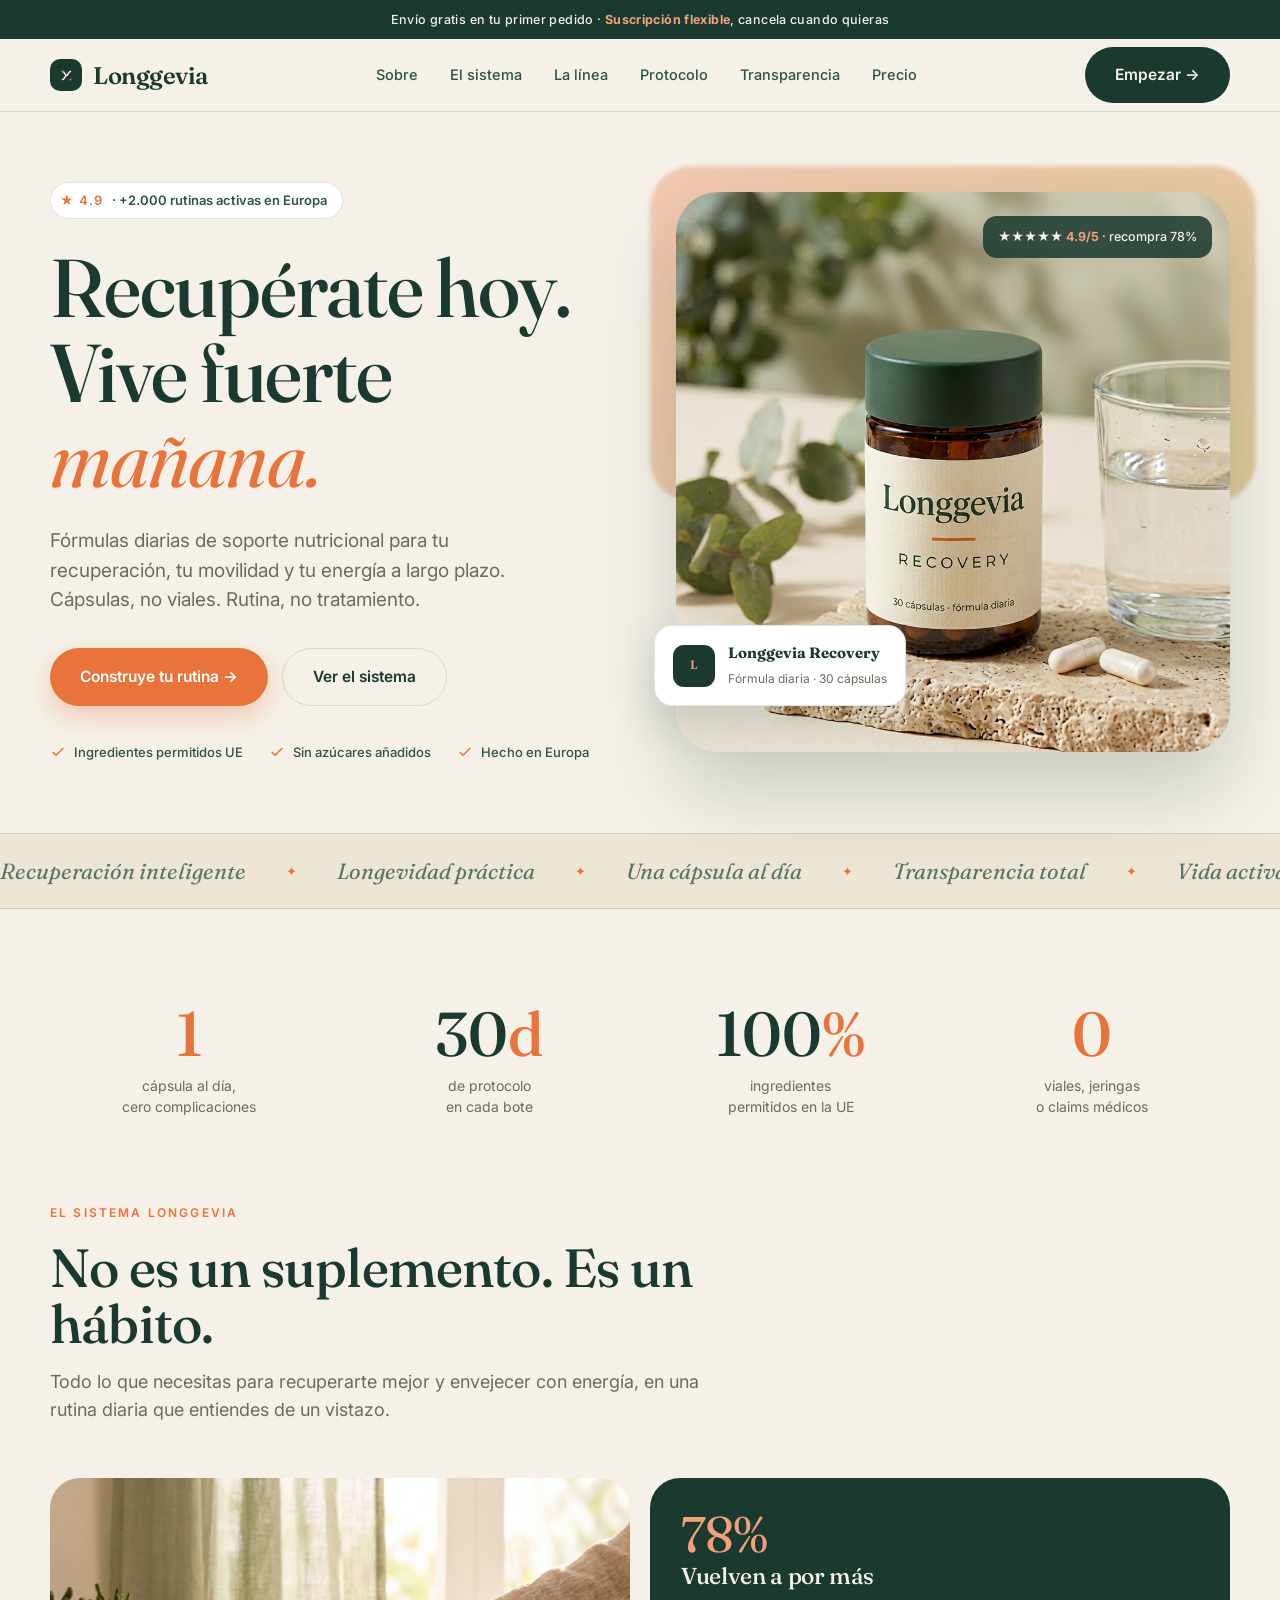
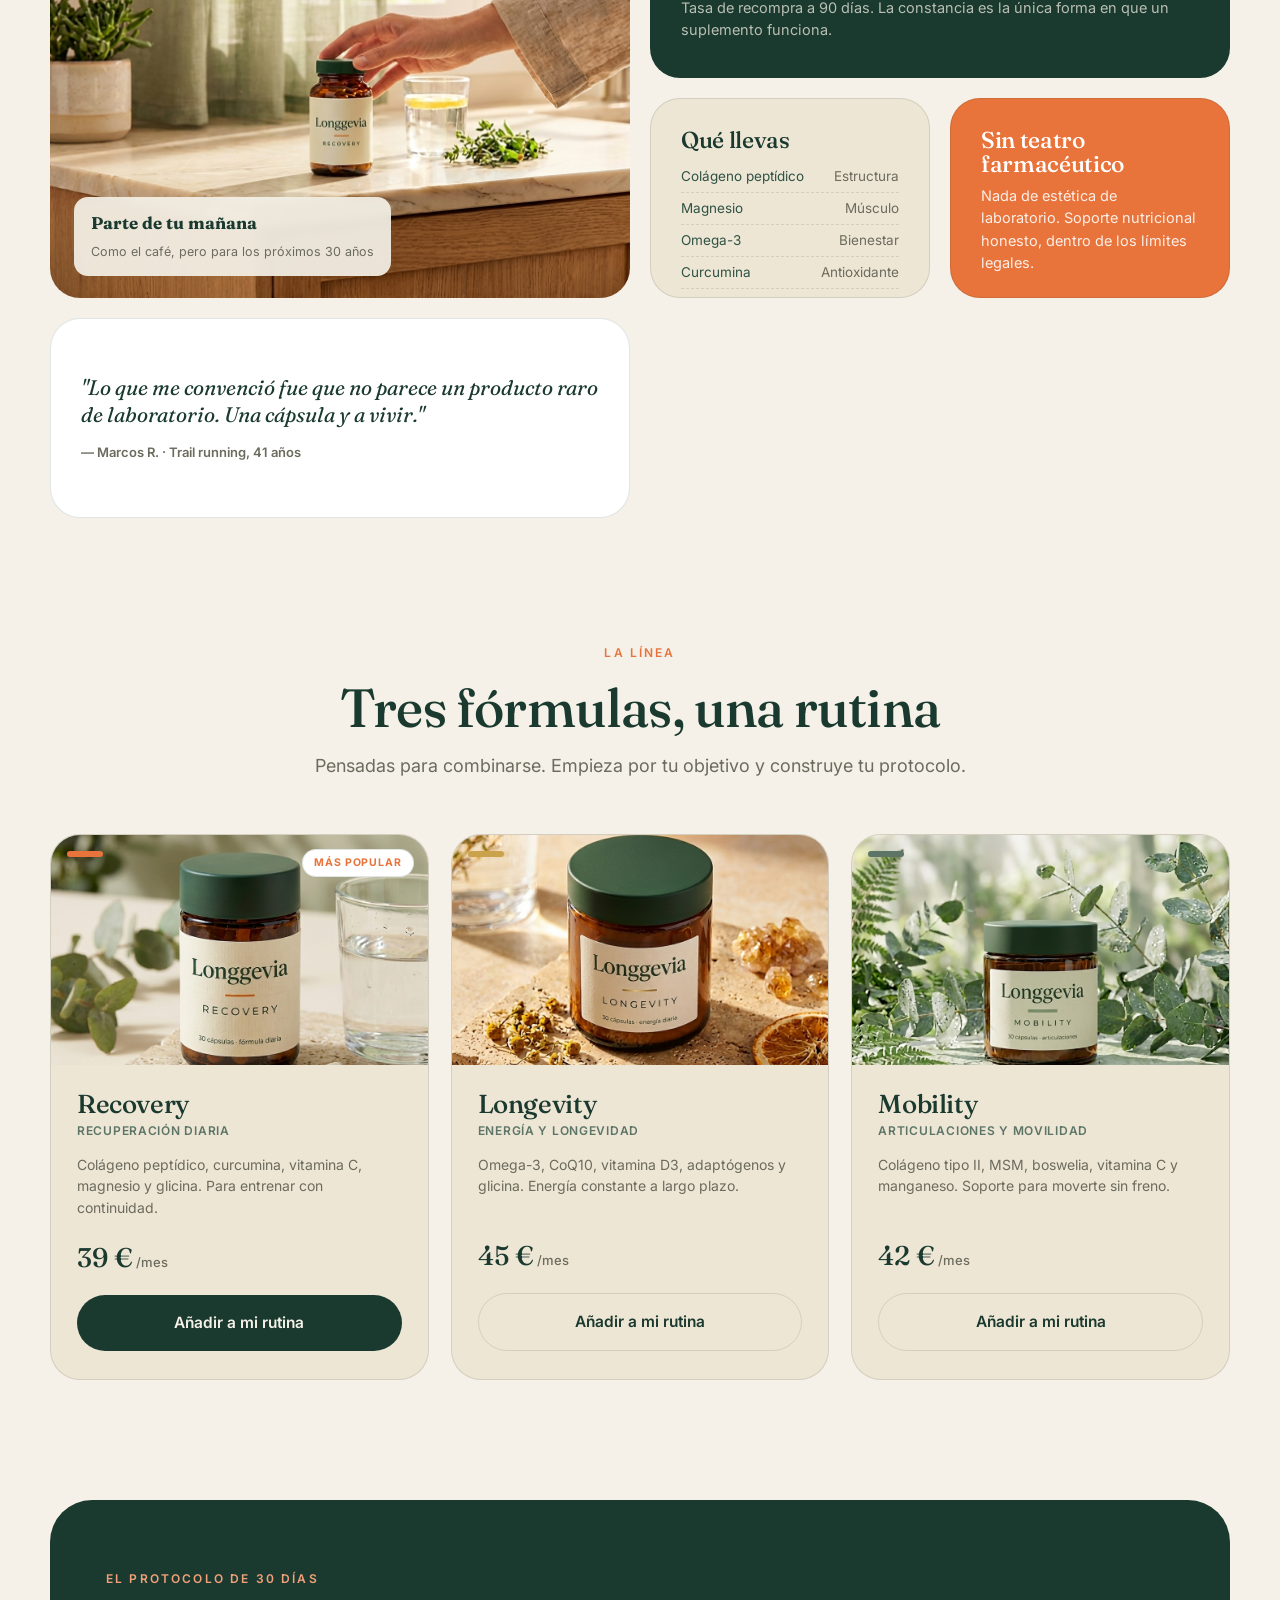
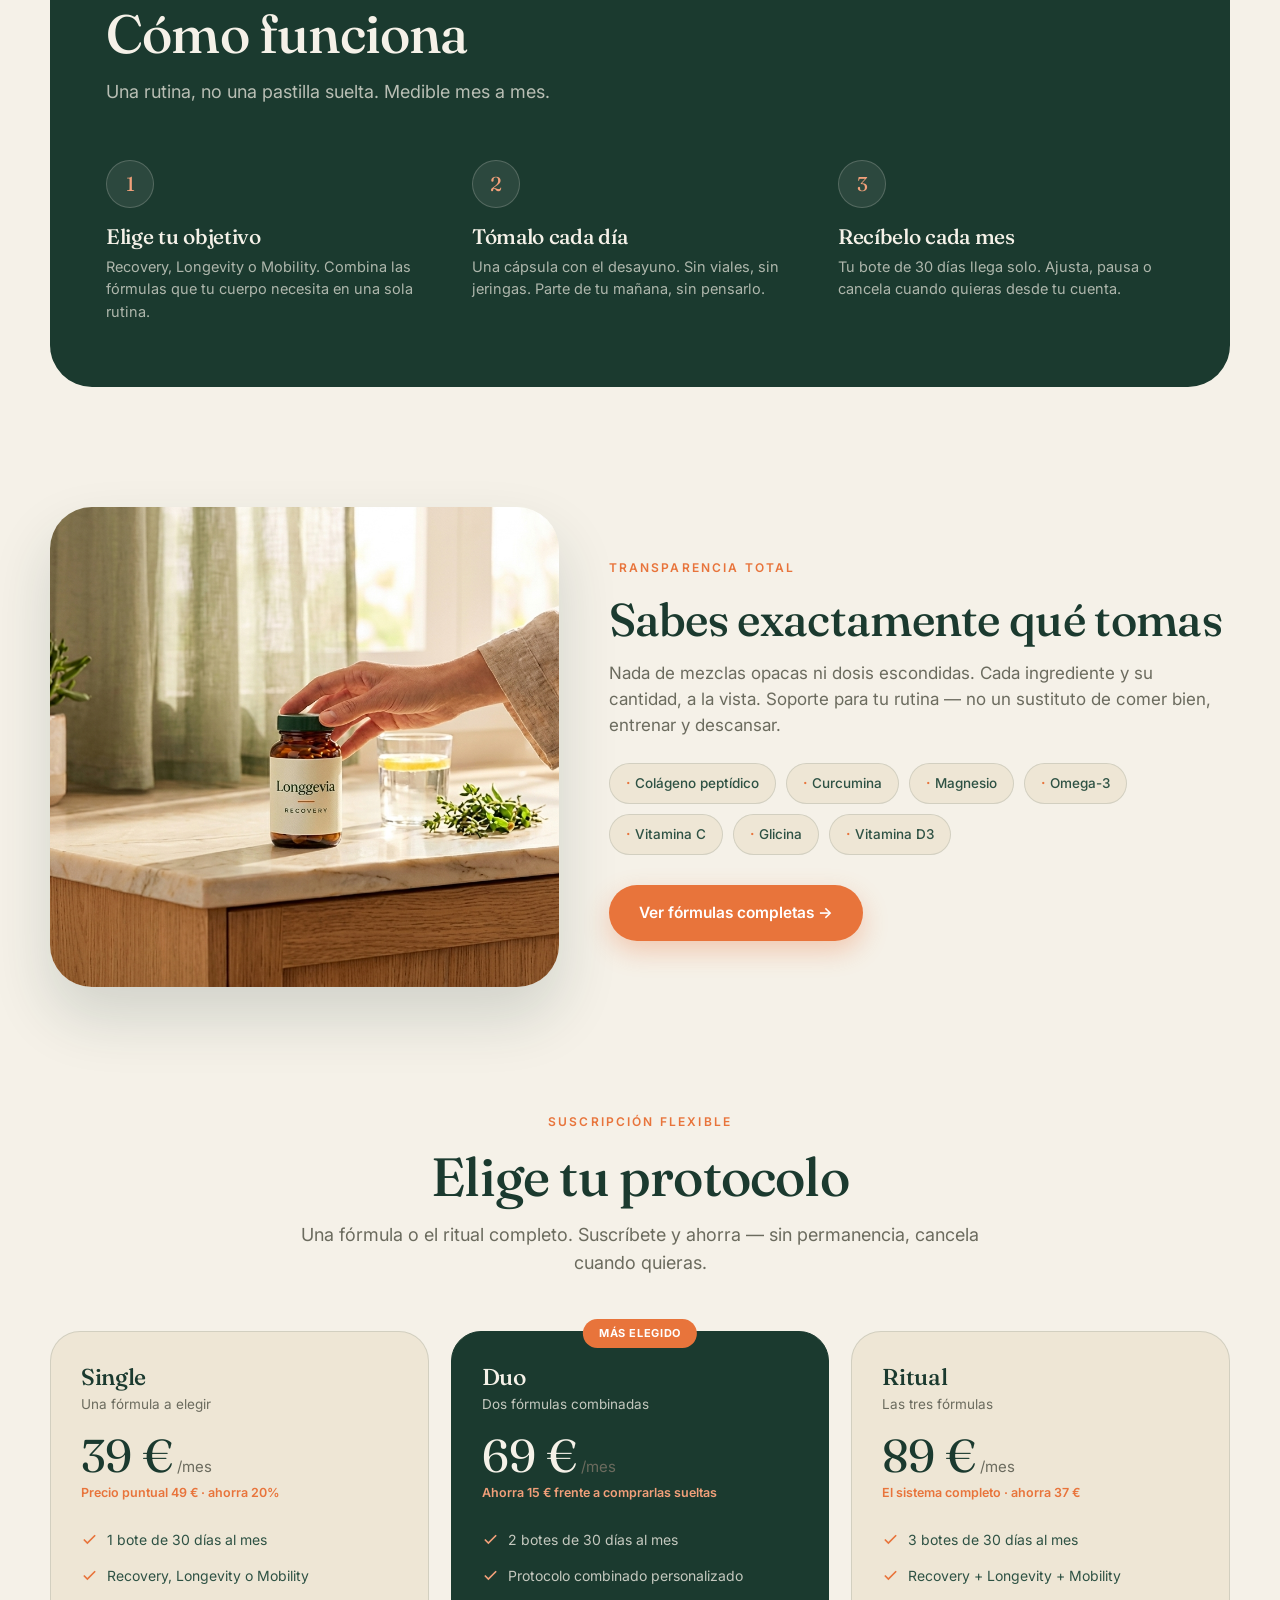
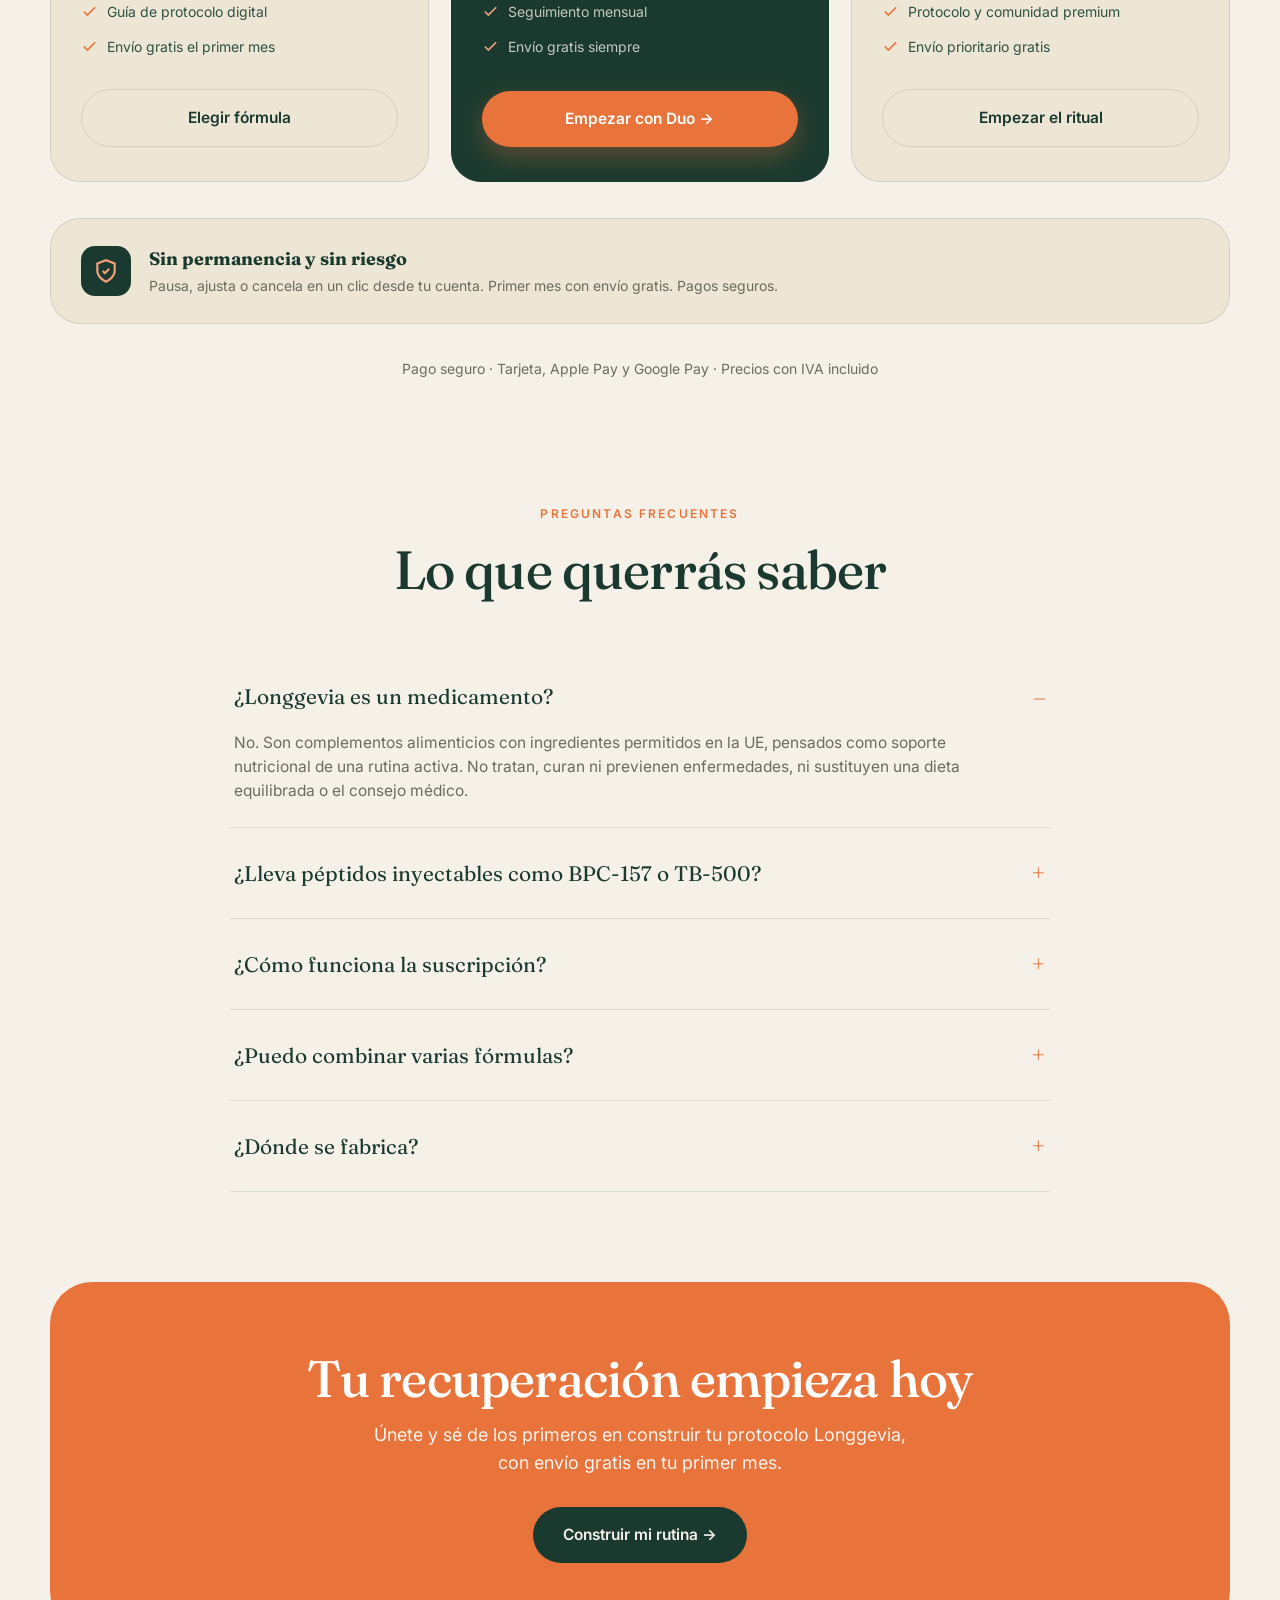
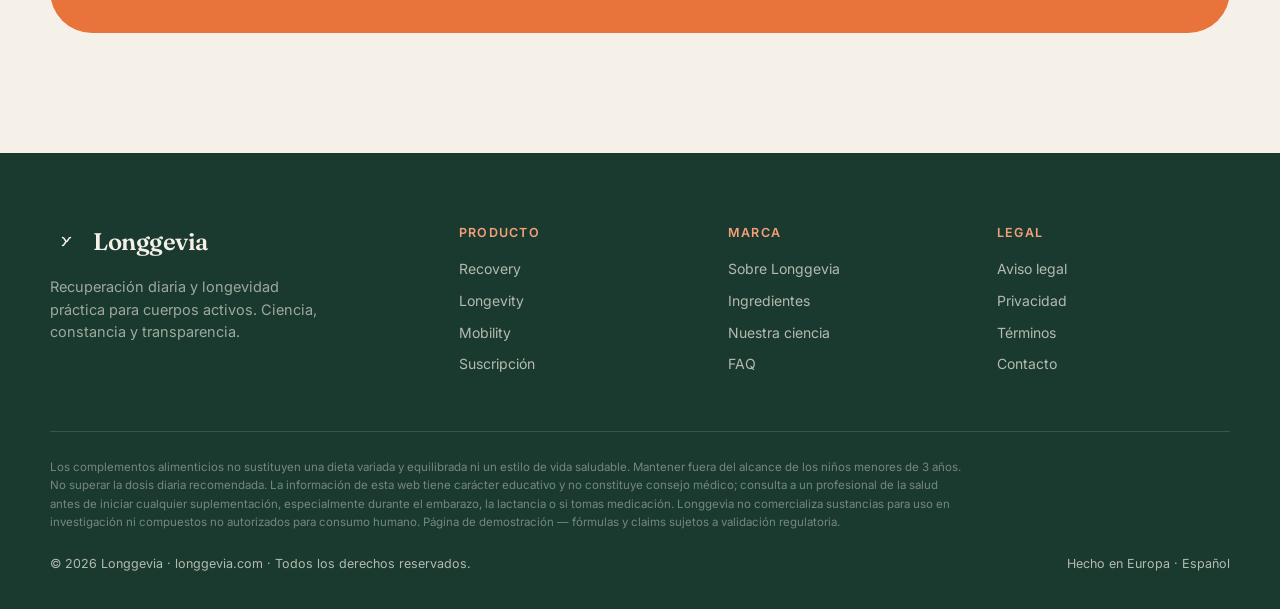
==== commit 9017916c: "Label the lifestyle bottle (no more blank labels on site) Co-Authored-By: Claude Opus 4.8 (1M contex" ====
--- a/index.html
+++ b/index.html
@@ -89,7 +89,7 @@
     </div>
     <div class="bento">
       <div class="tile t-img reveal">
-        <img src="assets/life_1.png" alt="Rutina diaria Longgevia en casa">
+        <img src="assets/life_labeled.png" alt="Rutina diaria Longgevia en casa">
         <div class="cap"><b>Parte de tu mañana</b><span>Como el café, pero para los próximos 30 años</span></div>
       </div>
       <div class="tile t-green reveal">
@@ -179,7 +179,7 @@
 <!-- SCIENCE / TRANSPARENCIA -->
 <section id="ciencia" style="padding-top:30px">
   <div class="wrap split">
-    <div class="pic reveal"><img src="assets/life_1.png" alt="Transparencia de ingredientes"></div>
+    <div class="pic reveal"><img src="assets/life_labeled.png" alt="Transparencia de ingredientes"></div>
     <div class="reveal">
       <span class="eyebrow">Transparencia total</span>
       <h2 style="font-size:clamp(30px,3.6vw,46px);margin:16px 0">Sabes exactamente qué tomas</h2>
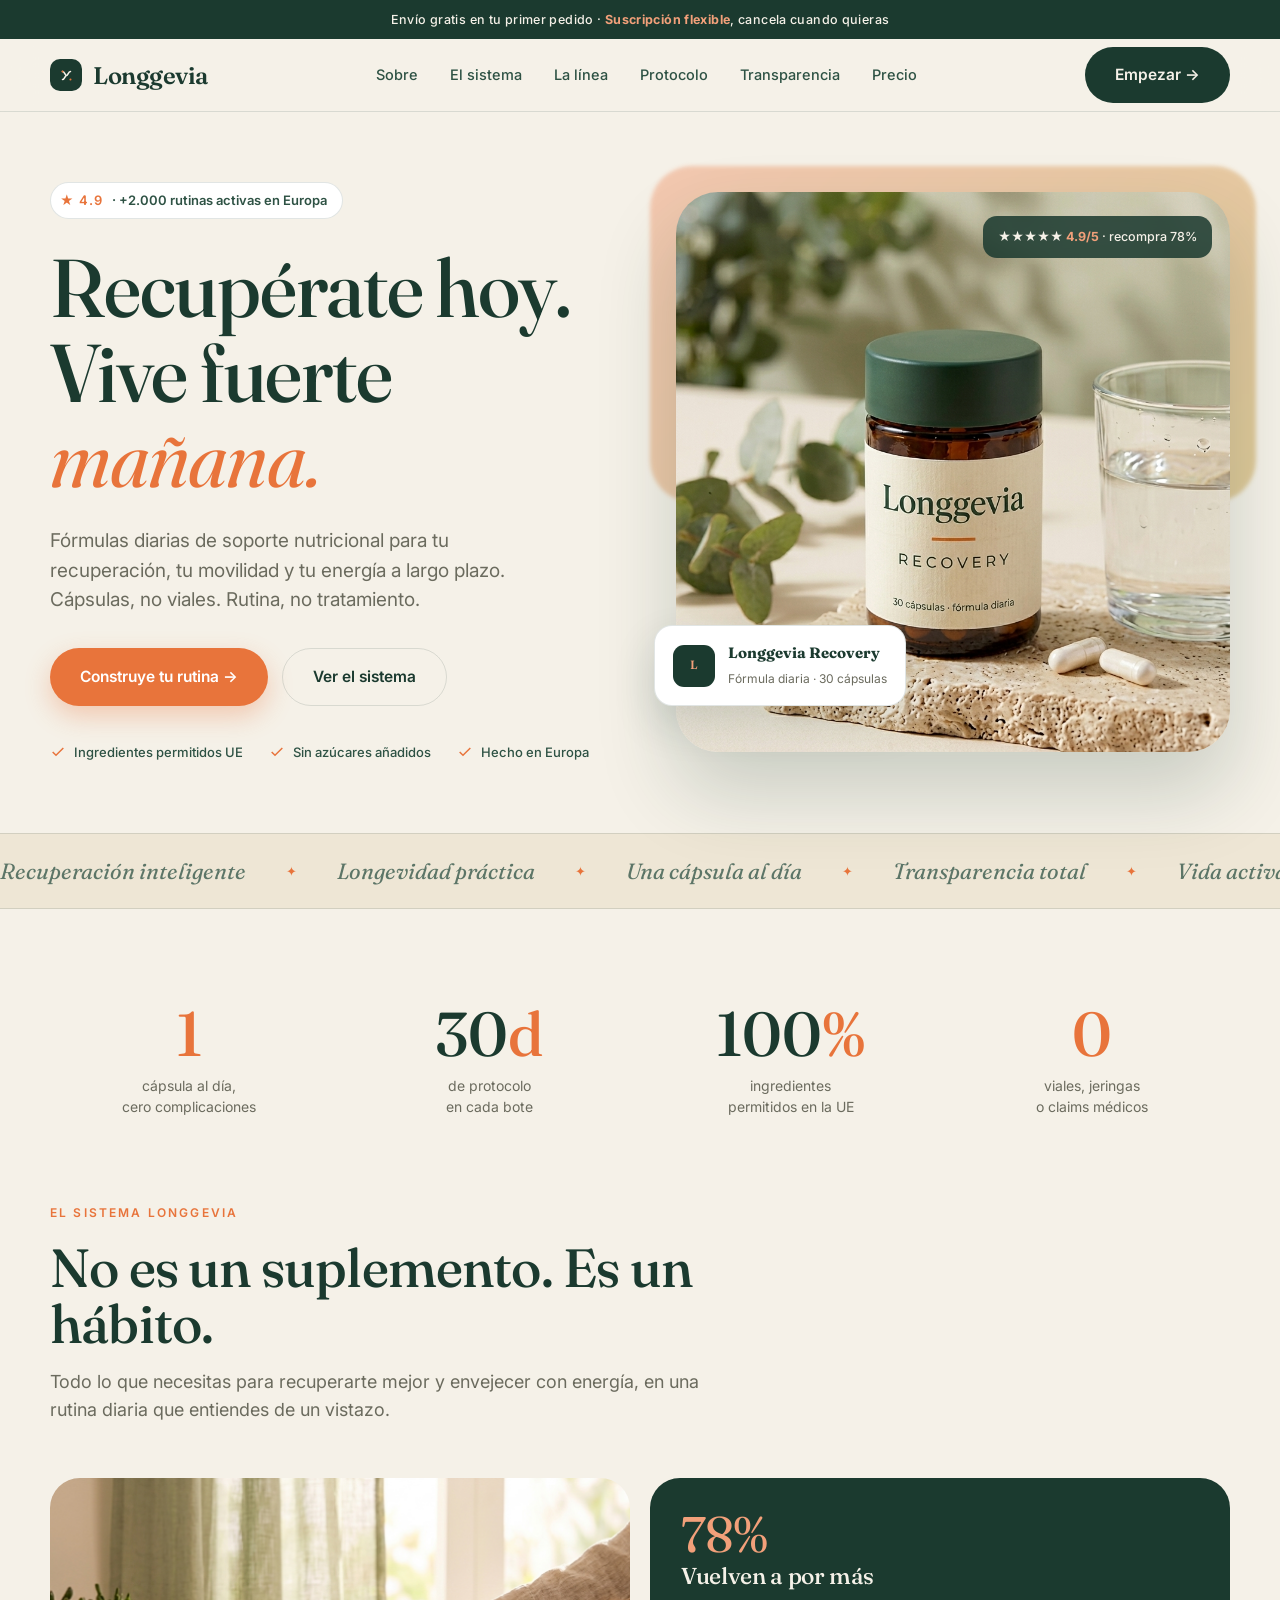
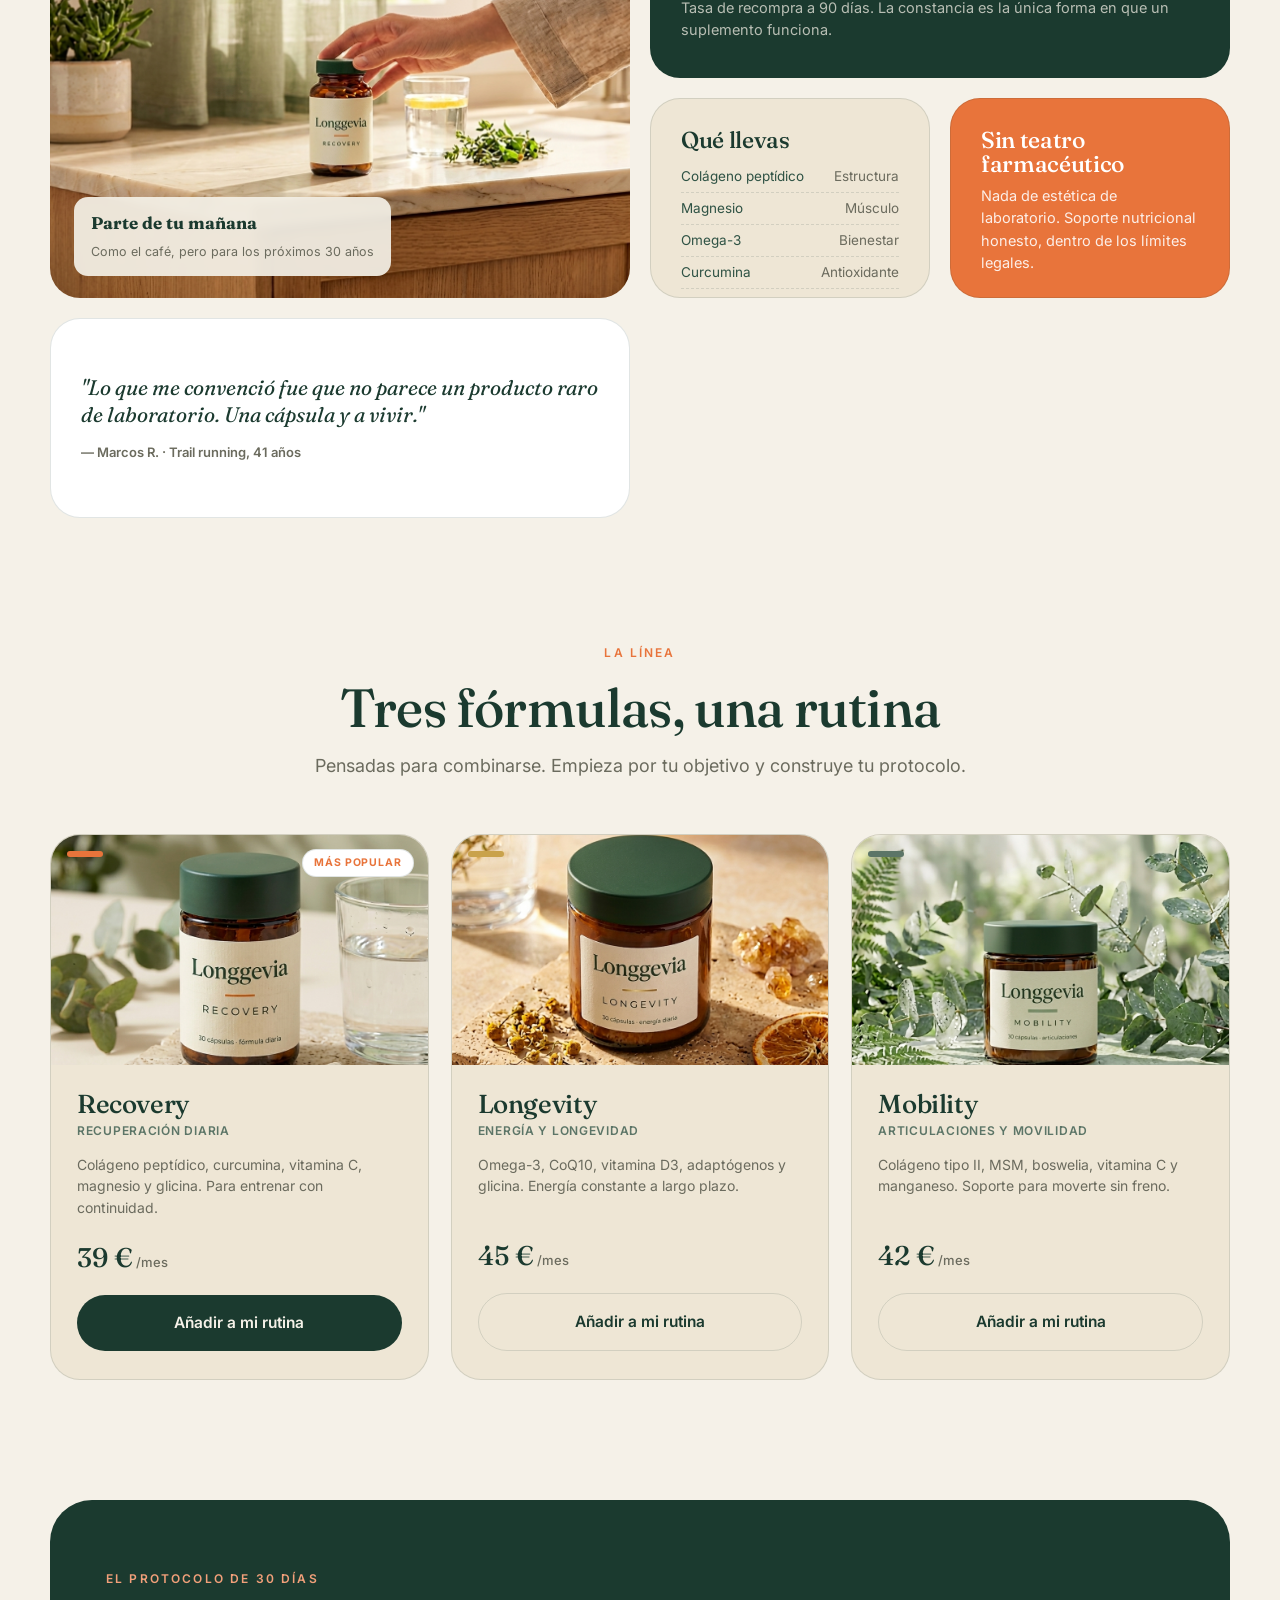
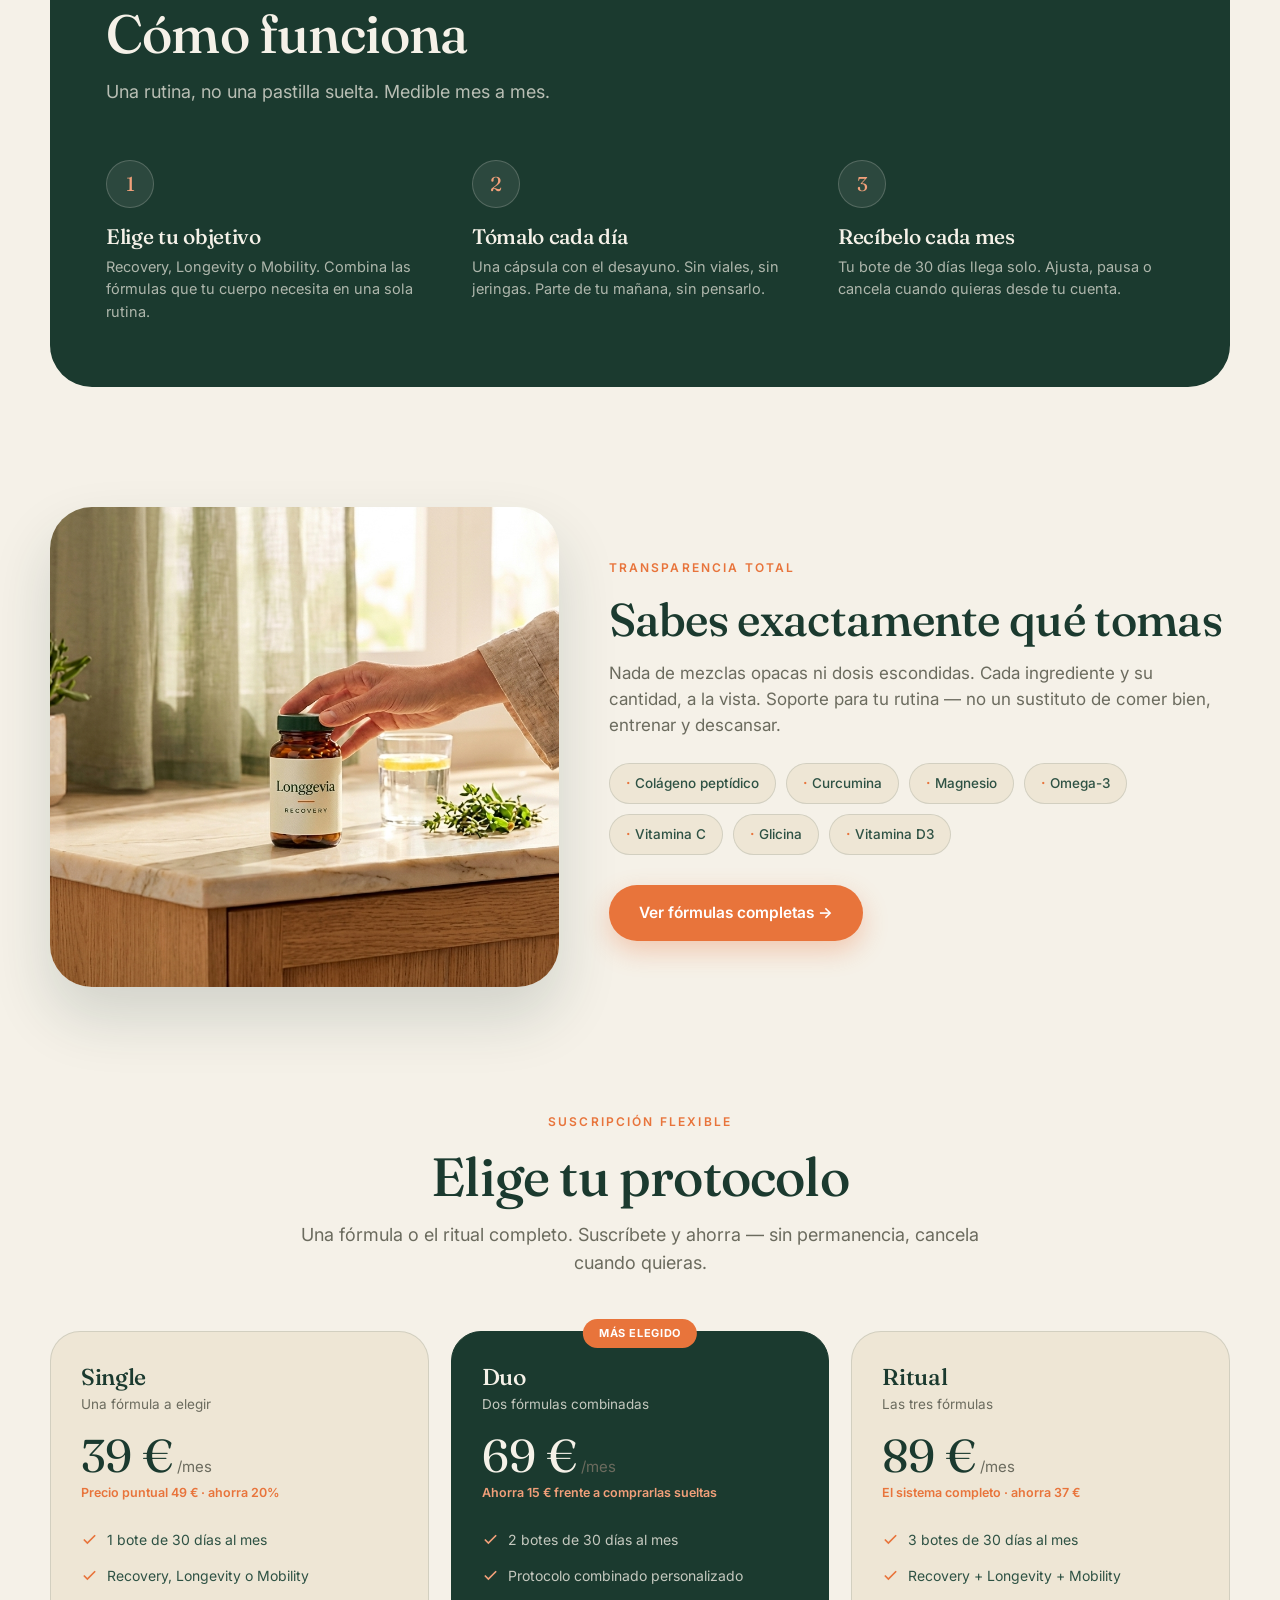
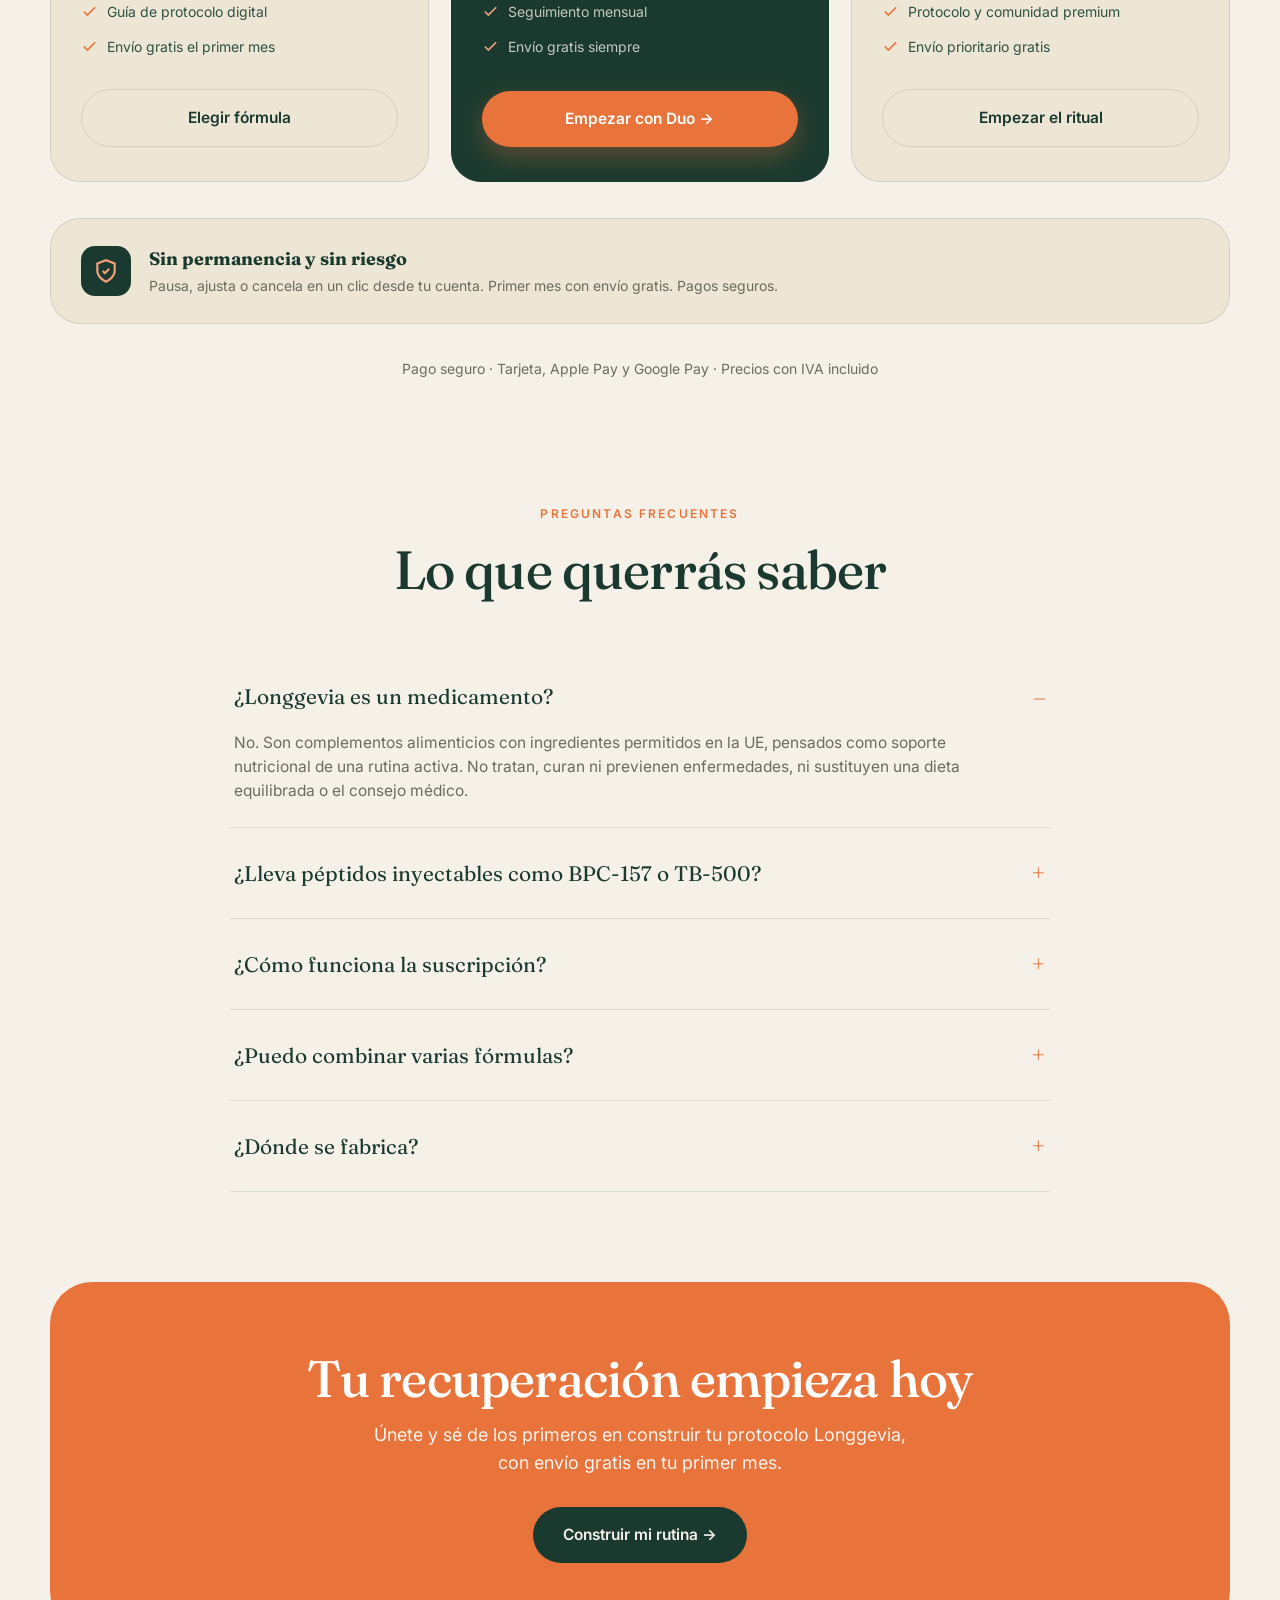
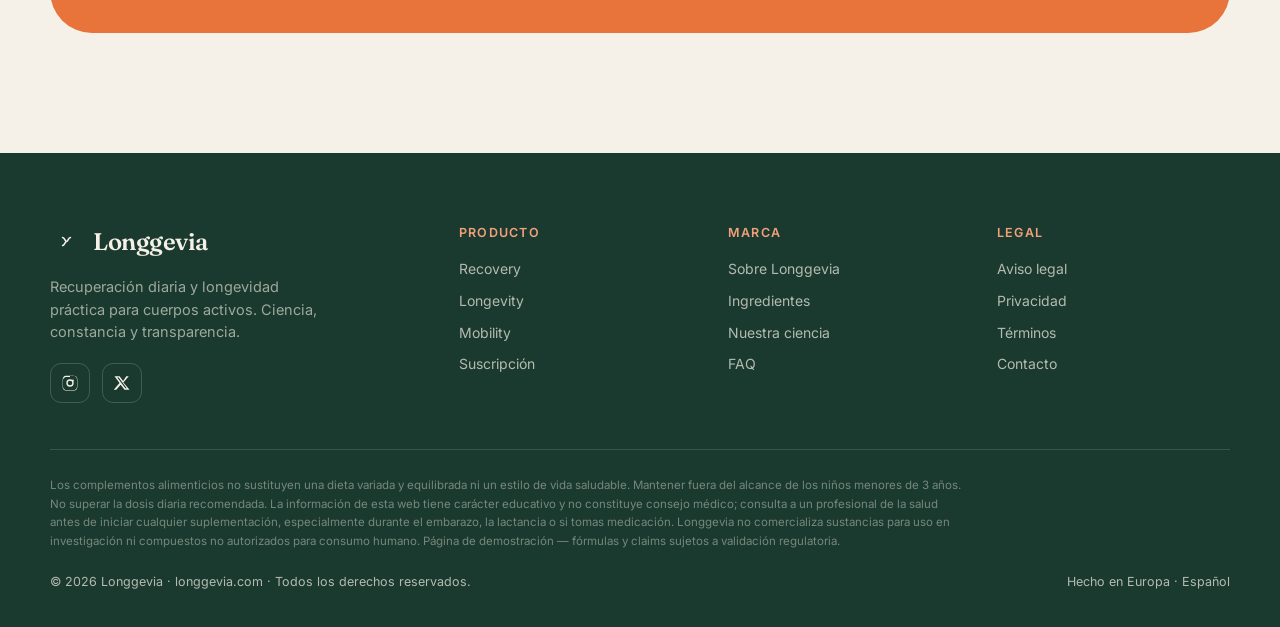
==== commit d3eb7e1a: "Add Instagram and X social links to footer Co-Authored-By: Claude Opus 4.8 (1M context) <noreply@ant" ====
--- a/index.html
+++ b/index.html
@@ -133,7 +133,7 @@
           <h3>Recovery</h3><div class="role">Recuperación diaria</div>
           <p class="ings">Colágeno peptídico, curcumina, vitamina C, magnesio y glicina. Para entrenar con continuidad.</p>
           <div class="pr"><b>39 €<small> /mes</small></b></div>
-          <a href="#precio" class="btn btn-primary" style="justify-content:center">Añadir a mi rutina</a>
+          <a href="https://buy.stripe.com/test_3cI28s07T2shdBacLF0co00" target="_blank" rel="noopener" class="btn btn-primary" style="justify-content:center">Añadir a mi rutina</a>
         </div>
       </div>
       <div class="pcard reveal">
@@ -142,7 +142,7 @@
           <h3>Longevity</h3><div class="role">Energía y longevidad</div>
           <p class="ings">Omega-3, CoQ10, vitamina D3, adaptógenos y glicina. Energía constante a largo plazo.</p>
           <div class="pr"><b>45 €<small> /mes</small></b></div>
-          <a href="#precio" class="btn btn-ghost" style="justify-content:center">Añadir a mi rutina</a>
+          <a href="https://buy.stripe.com/test_14A5kE2g14Ap2Ww5jd0co01" target="_blank" rel="noopener" class="btn btn-ghost" style="justify-content:center">Añadir a mi rutina</a>
         </div>
       </div>
       <div class="pcard reveal">
@@ -151,7 +151,7 @@
           <h3>Mobility</h3><div class="role">Articulaciones y movilidad</div>
           <p class="ings">Colágeno tipo II, MSM, boswelia, vitamina C y manganeso. Soporte para moverte sin freno.</p>
           <div class="pr"><b>42 €<small> /mes</small></b></div>
-          <a href="#precio" class="btn btn-ghost" style="justify-content:center">Añadir a mi rutina</a>
+          <a href="https://buy.stripe.com/test_14A7sMdYJ9UJ2WwbHB0co02" target="_blank" rel="noopener" class="btn btn-ghost" style="justify-content:center">Añadir a mi rutina</a>
         </div>
       </div>
     </div>
@@ -218,7 +218,7 @@
           <li><svg viewBox="0 0 24 24" fill="none" stroke="currentColor" stroke-width="2.4"><path d="M20 6 9 17l-5-5"/></svg> Guía de protocolo digital</li>
           <li><svg viewBox="0 0 24 24" fill="none" stroke="currentColor" stroke-width="2.4"><path d="M20 6 9 17l-5-5"/></svg> Envío gratis el primer mes</li>
         </ul>
-        <a href="producto.html" class="btn btn-ghost">Elegir fórmula</a>
+        <a href="https://buy.stripe.com/test_3cI28s07T2shdBacLF0co00" target="_blank" rel="noopener" class="btn btn-ghost">Elegir fórmula</a>
       </div>
       <div class="tier feat">
         <span class="flag">Más elegido</span>
@@ -232,7 +232,7 @@
           <li><svg viewBox="0 0 24 24" fill="none" stroke="currentColor" stroke-width="2.4"><path d="M20 6 9 17l-5-5"/></svg> Seguimiento mensual</li>
           <li><svg viewBox="0 0 24 24" fill="none" stroke="currentColor" stroke-width="2.4"><path d="M20 6 9 17l-5-5"/></svg> Envío gratis siempre</li>
         </ul>
-        <a href="#" class="btn btn-accent">Empezar con Duo →</a>
+        <a href="https://buy.stripe.com/test_dRm4gA9It3wl8gQ9zt0co03" target="_blank" rel="noopener" class="btn btn-accent">Empezar con Duo →</a>
       </div>
       <div class="tier">
         <h3>Ritual</h3>
@@ -245,7 +245,7 @@
           <li><svg viewBox="0 0 24 24" fill="none" stroke="currentColor" stroke-width="2.4"><path d="M20 6 9 17l-5-5"/></svg> Protocolo y comunidad premium</li>
           <li><svg viewBox="0 0 24 24" fill="none" stroke="currentColor" stroke-width="2.4"><path d="M20 6 9 17l-5-5"/></svg> Envío prioritario gratis</li>
         </ul>
-        <a href="#" class="btn btn-ghost">Empezar el ritual</a>
+        <a href="https://buy.stripe.com/test_6oUaEY07T2sh8gQ12X0co04" target="_blank" rel="noopener" class="btn btn-ghost">Empezar el ritual</a>
       </div>
     </div>
     <div class="guarantee reveal">
@@ -294,6 +294,10 @@
       <div>
         <div class="logo"><span class="mark"><svg viewBox="0 0 24 24" fill="none" stroke="#F5F1E8" stroke-width="2" stroke-linecap="round"><path d="M7 7c3 0 3 5 5 5s2-5 5-5"/><path d="M7 17c3 0 3-5 5-5"/></svg></span> Longgevia</div>
         <p class="tag">Recuperación diaria y longevidad práctica para cuerpos activos. Ciencia, constancia y transparencia.</p>
+        <div class="social">
+          <a href="https://www.instagram.com/longgevia" target="_blank" rel="noopener" aria-label="Instagram"><svg viewBox="0 0 24 24"><path d="M12 2.2c3.2 0 3.6 0 4.9.1 1.2.1 1.8.3 2.2.4.6.2 1 .5 1.4.9.4.4.7.8.9 1.4.2.4.4 1 .4 2.2.1 1.3.1 1.7.1 4.9s0 3.6-.1 4.9c-.1 1.2-.3 1.8-.4 2.2-.2.6-.5 1-.9 1.4-.4.4-.8.7-1.4.9-.4.2-1 .4-2.2.4-1.3.1-1.7.1-4.9.1s-3.6 0-4.9-.1c-1.2-.1-1.8-.3-2.2-.4-.6-.2-1-.5-1.4-.9-.4-.4-.7-.8-.9-1.4-.2-.4-.4-1-.4-2.2C2.2 15.6 2.2 15.2 2.2 12s0-3.6.1-4.9c.1-1.2.3-1.8.4-2.2.2-.6.5-1 .9-1.4.4-.4.8-.7 1.4-.9.4-.2 1-.4 2.2-.4C8.4 2.2 8.8 2.2 12 2.2zm0 1.8c-3.1 0-3.5 0-4.7.1-1.1.1-1.7.2-2.1.4-.5.2-.9.4-1.3.8-.4.4-.6.8-.8 1.3-.2.4-.3 1-.4 2.1C2.6 8.5 2.6 8.9 2.6 12s0 3.5.1 4.7c.1 1.1.2 1.7.4 2.1.2.5.4.9.8 1.3.4.4.8.6 1.3.8.4.2 1 .3 2.1.4 1.2.1 1.6.1 4.7.1s3.5 0 4.7-.1c1.1-.1 1.7-.2 2.1-.4.5-.2.9-.4 1.3-.8.4-.4.6-.8.8-1.3.2-.4.3-1 .4-2.1.1-1.2.1-1.6.1-4.7s0-3.5-.1-4.7c-.1-1.1-.2-1.7-.4-2.1-.2-.5-.4-.9-.8-1.3-.4-.4-.8-.6-1.3-.8-.4-.2-1-.3-2.1-.4-1.2-.1-1.6-.1-4.7-.1zm0 3.1a4.9 4.9 0 1 1 0 9.8 4.9 4.9 0 0 1 0-9.8zm0 1.8a3.1 3.1 0 1 0 0 6.2 3.1 3.1 0 0 0 0-6.2zm5.1-.3a1.15 1.15 0 1 1-2.3 0 1.15 1.15 0 0 1 2.3 0z"/></svg></a>
+          <a href="https://x.com/longgevia" target="_blank" rel="noopener" aria-label="X"><svg viewBox="0 0 24 24"><path d="M17.7 3h3.3l-7.2 8.3L22 21h-6.6l-5.2-6.8L4.3 21H1l7.7-8.9L2 3h6.8l4.7 6.2L17.7 3zm-1.2 16h1.8L7.6 4.8H5.7L16.5 19z"/></svg></a>
+        </div>
       </div>
       <div><h4>Producto</h4><ul><li><a href="producto.html">Recovery</a></li><li><a href="producto.html">Longevity</a></li><li><a href="producto.html">Mobility</a></li><li><a href="#precio">Suscripción</a></li></ul></div>
       <div><h4>Marca</h4><ul><li><a href="sobre.html">Sobre Longgevia</a></li><li><a href="#ciencia">Ingredientes</a></li><li><a href="sobre.html#ciencia">Nuestra ciencia</a></li><li><a href="#faq">FAQ</a></li></ul></div>
--- a/styles.css
+++ b/styles.css
@@ -265,3 +265,9 @@
   .ctc-side .ci b{font-family:var(--serif);font-size:17px;color:var(--green);display:block}
   .ctc-side .ci span{font-size:14px;color:var(--muted)}
   @media(max-width:880px){.contact{grid-template-columns:1fr}}
+
+  /* ===== social ===== */
+  .social{display:flex;gap:12px;margin-top:20px}
+  .social a{width:40px;height:40px;border-radius:11px;border:1px solid rgba(245,241,232,.18);display:grid;place-items:center;transition:.2s}
+  .social a:hover{background:rgba(245,241,232,.1);border-color:rgba(245,241,232,.45);transform:translateY(-2px)}
+  .social svg{width:18px;height:18px;fill:var(--cream)}
